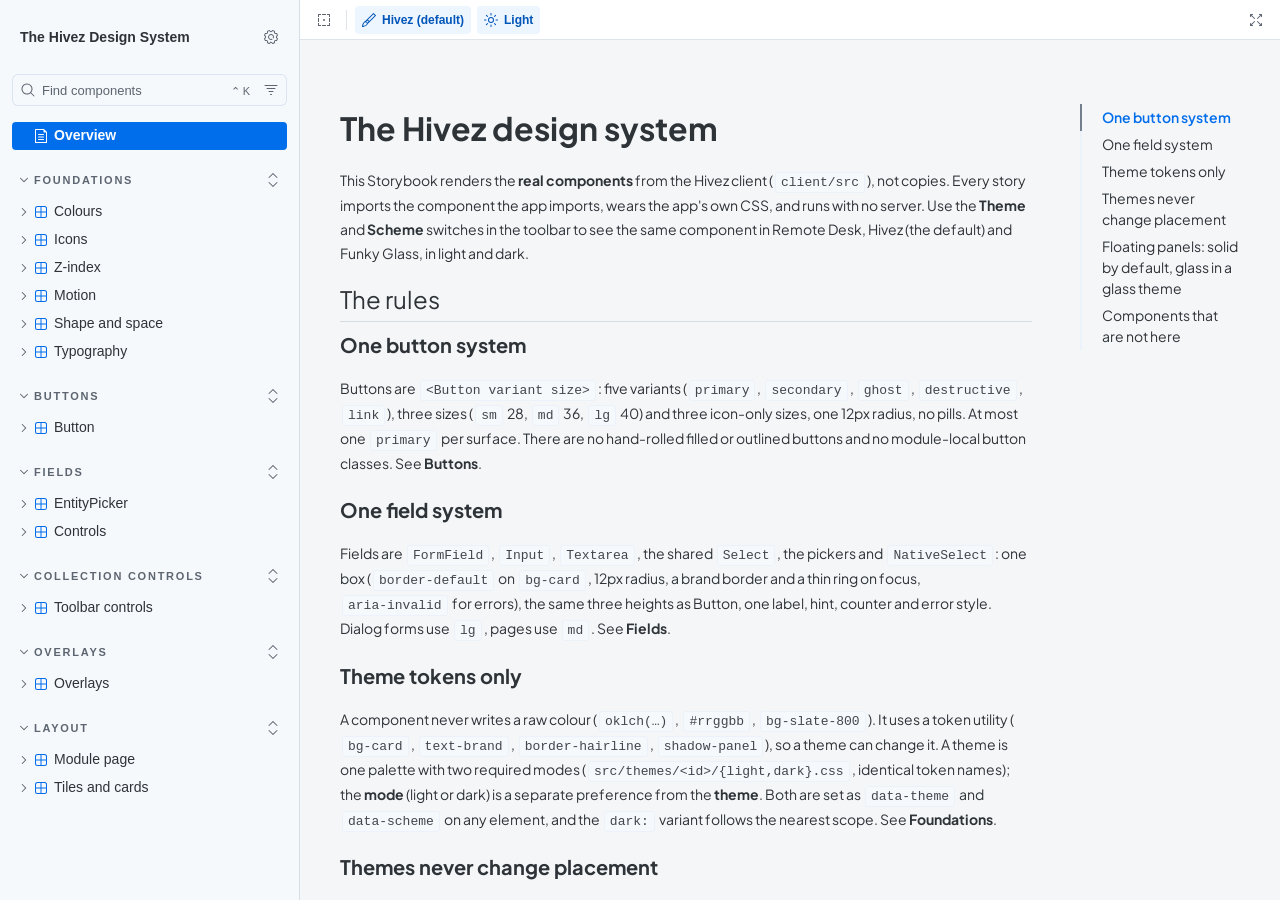
==== index.html @ bbdda679 "Publish design system Storybook" ====
<!DOCTYPE html>
<html lang="en">
  <head>
    <meta charset="utf-8" />

    <title>storybook - Storybook</title>
    <meta name="viewport" content="width=device-width, initial-scale=1" />

    
    <link rel="icon" type="image/svg+xml" href="./favicon.svg" />
    
    <style>
      @font-face {
        font-family: 'Nunito Sans';
        font-style: normal;
        font-weight: 400;
        font-display: swap;
        src: url('./sb-common-assets/nunito-sans-regular.woff2') format('woff2');
      }

      @font-face {
        font-family: 'Nunito Sans';
        font-style: italic;
        font-weight: 400;
        font-display: swap;
        src: url('./sb-common-assets/nunito-sans-italic.woff2') format('woff2');
      }

      @font-face {
        font-family: 'Nunito Sans';
        font-style: normal;
        font-weight: 700;
        font-display: swap;
        src: url('./sb-common-assets/nunito-sans-bold.woff2') format('woff2');
      }

      @font-face {
        font-family: 'Nunito Sans';
        font-style: italic;
        font-weight: 700;
        font-display: swap;
        src: url('./sb-common-assets/nunito-sans-bold-italic.woff2') format('woff2');
      }
    </style>

    <link href="./sb-manager/runtime.js" rel="modulepreload" />

    
    <link href="./sb-addons/storybook-core-server-presets-0/common-manager-bundle.js" rel="modulepreload" />
    
    <link href="./sb-addons/docs-1/manager-bundle.js" rel="modulepreload" />
    
    <link href="./sb-addons/pseudo-states-2/manager-bundle.js" rel="modulepreload" />
    
    <link href="./sb-addons/storybook-3/manager-bundle.js" rel="modulepreload" />
       

    <style>
      #storybook-root[hidden] {
        display: none !important;
      }
    </style>

    
  </head>
  <body>
    <div id="root"></div>

    
    <script>
      
        
          window['FEATURES'] = {
  "actions": true,
  "argTypeTargetsV7": true,
  "babelRemoveBugfixes": false,
  "backgrounds": true,
  "changeDetection": true,
  "componentsManifest": false,
  "controls": true,
  "disallowImplicitActionsInRenderV8": true,
  "highlight": true,
  "interactions": true,
  "legacyDecoratorFileOrder": false,
  "measure": true,
  "outline": true,
  "menuOnboardingChecklist": true,
  "sidebarOnboardingChecklist": true,
  "viewport": true
};
        
      
        
          window['REFS'] = {};
        
      
        
          window['LOGLEVEL'] = "info";
        
      
        
          window['DOCS_OPTIONS'] = {
  "defaultName": "Docs"
};
        
      
        
          window['CONFIG_TYPE'] = "PRODUCTION";
        
      
        
          window['DOCGEN_STORY_PREPARED'] = false;
        
      
        
      
        
      
        
          window['TAGS_OPTIONS'] = {};
        
      
        
          window['STORYBOOK_BUILDER'] = "vite";
        
      
        
          window['STORYBOOK_FRAMEWORK'] = "react-vite";
        
      
        
          window['STORYBOOK_RENDERER'] = "react";
        
      
        
      
    </script>
    

    <script type="module">
      import './sb-manager/globals-runtime.js';

      
        import './sb-addons/storybook-core-server-presets-0/common-manager-bundle.js';
      
        import './sb-addons/docs-1/manager-bundle.js';
      
        import './sb-addons/pseudo-states-2/manager-bundle.js';
      
        import './sb-addons/storybook-3/manager-bundle.js';
      

      import './sb-manager/runtime.js';
    </script>
  </body>
</html>
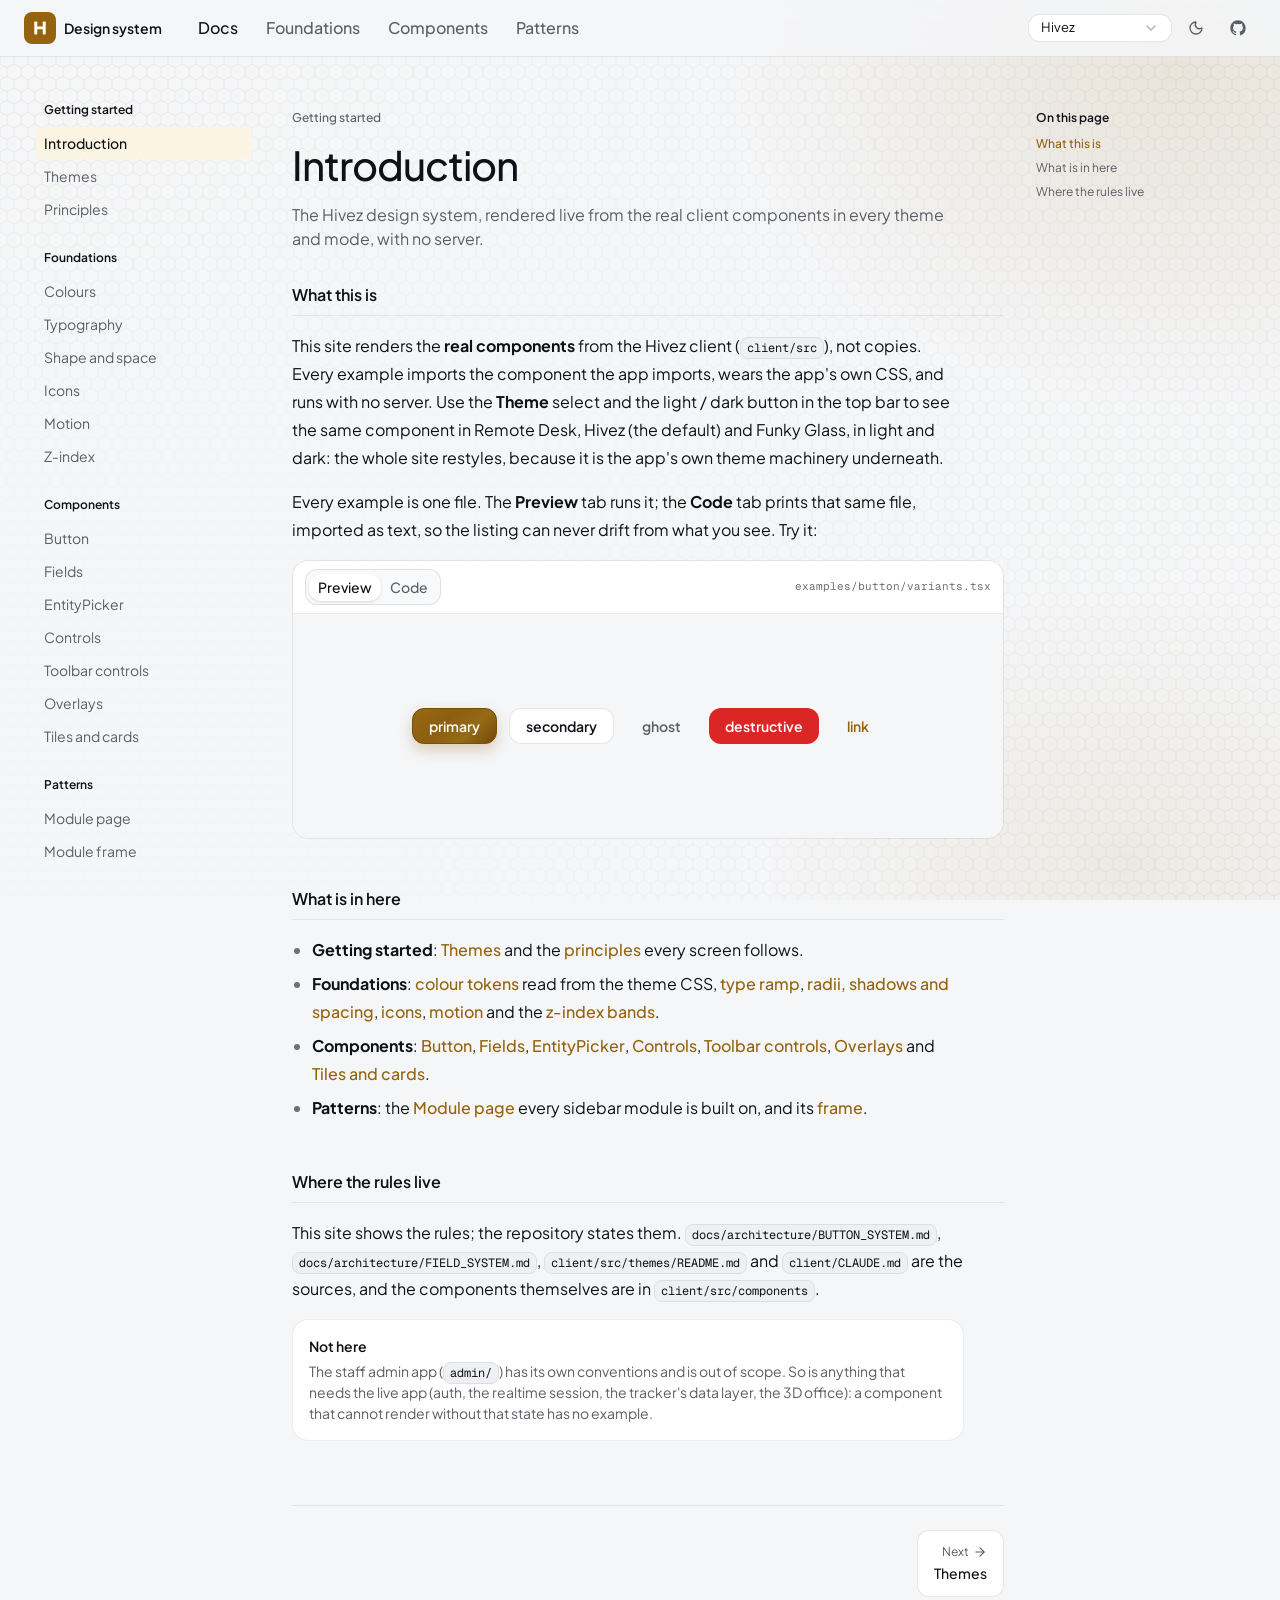
==== commit edb86e90: "Publish design-system docs site (replaces Storybook)" ====
--- a/index.html
+++ b/index.html
@@ -1,156 +1,30 @@
-<!DOCTYPE html>
+<!doctype html>
 <html lang="en">
   <head>
-    <meta charset="utf-8" />
-
-    <title>storybook - Storybook</title>
-    <meta name="viewport" content="width=device-width, initial-scale=1" />
-
-    
-    <link rel="icon" type="image/svg+xml" href="./favicon.svg" />
-    
-    <style>
-      @font-face {
-        font-family: 'Nunito Sans';
-        font-style: normal;
-        font-weight: 400;
-        font-display: swap;
-        src: url('./sb-common-assets/nunito-sans-regular.woff2') format('woff2');
-      }
-
-      @font-face {
-        font-family: 'Nunito Sans';
-        font-style: italic;
-        font-weight: 400;
-        font-display: swap;
-        src: url('./sb-common-assets/nunito-sans-italic.woff2') format('woff2');
-      }
-
-      @font-face {
-        font-family: 'Nunito Sans';
-        font-style: normal;
-        font-weight: 700;
-        font-display: swap;
-        src: url('./sb-common-assets/nunito-sans-bold.woff2') format('woff2');
-      }
-
-      @font-face {
-        font-family: 'Nunito Sans';
-        font-style: italic;
-        font-weight: 700;
-        font-display: swap;
-        src: url('./sb-common-assets/nunito-sans-bold-italic.woff2') format('woff2');
-      }
-    </style>
-
-    <link href="./sb-manager/runtime.js" rel="modulepreload" />
-
-    
-    <link href="./sb-addons/storybook-core-server-presets-0/common-manager-bundle.js" rel="modulepreload" />
-    
-    <link href="./sb-addons/docs-1/manager-bundle.js" rel="modulepreload" />
-    
-    <link href="./sb-addons/pseudo-states-2/manager-bundle.js" rel="modulepreload" />
-    
-    <link href="./sb-addons/storybook-3/manager-bundle.js" rel="modulepreload" />
-       
-
-    <style>
-      #storybook-root[hidden] {
-        display: none !important;
-      }
-    </style>
-
-    
+    <meta charset="UTF-8" />
+    <meta name="viewport" content="width=device-width, initial-scale=1.0" />
+    <title>The Hivez Design System</title>
+    <meta name="description" content="The Hivez design system: foundations, components and patterns, rendered live from the client's real components in every theme and mode." />
+    <!-- The interim Hivez "H" tile (client/public/favicon.svg), inlined so the site has no asset outside this folder. -->
+    <link
+      rel="icon"
+      type="image/svg+xml"
+      href="data:image/svg+xml,%3Csvg xmlns='http://www.w3.org/2000/svg' width='44' height='44' viewBox='0 0 44 44'%3E%3Crect width='44' height='44' rx='9.68' fill='%23F6B900'/%3E%3Cg fill='%231F1A0E'%3E%3Crect x='11.5' y='10' width='5.5' height='24' rx='1.25'/%3E%3Crect x='27' y='10' width='5.5' height='24' rx='1.25'/%3E%3Crect x='16' y='19.25' width='12' height='5'/%3E%3C/g%3E%3C/svg%3E"
+    />
+    <script type="module" crossorigin src="./assets/index-BnXkxsGC.js"></script>
+    <link rel="modulepreload" crossorigin href="./assets/chunk-QTnfLwEv.js">
+    <link rel="modulepreload" crossorigin href="./assets/react-sKtkuLrH.js">
+    <link rel="modulepreload" crossorigin href="./assets/dist-BgF7tE4B.js">
+    <link rel="modulepreload" crossorigin href="./assets/react-dom-DZWV4RQK.js">
+    <link rel="modulepreload" crossorigin href="./assets/jsx-runtime-DsKLSDJq.js">
+    <link rel="modulepreload" crossorigin href="./assets/dist-D03TnIeH.js">
+    <link rel="modulepreload" crossorigin href="./assets/dist-BNXVx934.js">
+    <link rel="modulepreload" crossorigin href="./assets/layers-C6cgBL1W.js">
+    <link rel="modulepreload" crossorigin href="./assets/utils-DnmOggk1.js">
+    <link rel="modulepreload" crossorigin href="./assets/createLucideIcon-CvHj5PR-.js">
+    <link rel="stylesheet" crossorigin href="./assets/index-BU4DMhTj.css">
   </head>
   <body>
     <div id="root"></div>
-
-    
-    <script>
-      
-        
-          window['FEATURES'] = {
-  "actions": true,
-  "argTypeTargetsV7": true,
-  "babelRemoveBugfixes": false,
-  "backgrounds": true,
-  "changeDetection": true,
-  "componentsManifest": false,
-  "controls": true,
-  "disallowImplicitActionsInRenderV8": true,
-  "highlight": true,
-  "interactions": true,
-  "legacyDecoratorFileOrder": false,
-  "measure": true,
-  "outline": true,
-  "menuOnboardingChecklist": true,
-  "sidebarOnboardingChecklist": true,
-  "viewport": true
-};
-        
-      
-        
-          window['REFS'] = {};
-        
-      
-        
-          window['LOGLEVEL'] = "info";
-        
-      
-        
-          window['DOCS_OPTIONS'] = {
-  "defaultName": "Docs"
-};
-        
-      
-        
-          window['CONFIG_TYPE'] = "PRODUCTION";
-        
-      
-        
-          window['DOCGEN_STORY_PREPARED'] = false;
-        
-      
-        
-      
-        
-      
-        
-          window['TAGS_OPTIONS'] = {};
-        
-      
-        
-          window['STORYBOOK_BUILDER'] = "vite";
-        
-      
-        
-          window['STORYBOOK_FRAMEWORK'] = "react-vite";
-        
-      
-        
-          window['STORYBOOK_RENDERER'] = "react";
-        
-      
-        
-      
-    </script>
-    
-
-    <script type="module">
-      import './sb-manager/globals-runtime.js';
-
-      
-        import './sb-addons/storybook-core-server-presets-0/common-manager-bundle.js';
-      
-        import './sb-addons/docs-1/manager-bundle.js';
-      
-        import './sb-addons/pseudo-states-2/manager-bundle.js';
-      
-        import './sb-addons/storybook-3/manager-bundle.js';
-      
-
-      import './sb-manager/runtime.js';
-    </script>
   </body>
 </html>
--- a/assets/index-BU4DMhTj.css
+++ b/assets/index-BU4DMhTj.css
@@ -0,0 +1 @@
+@font-face{font-family:Inter Variable;font-style:normal;font-display:swap;font-weight:100 900;src:url(./inter-cyrillic-ext-wght-normal-BOeWTOD4.woff2)format("woff2-variations");unicode-range:U+460-52F,U+1C80-1C8A,U+20B4,U+2DE0-2DFF,U+A640-A69F,U+FE2E-FE2F}@font-face{font-family:Inter Variable;font-style:normal;font-display:swap;font-weight:100 900;src:url(./inter-cyrillic-wght-normal-DqGufNeO.woff2)format("woff2-variations");unicode-range:U+301,U+400-45F,U+490-491,U+4B0-4B1,U+2116}@font-face{font-family:Inter Variable;font-style:normal;font-display:swap;font-weight:100 900;src:url(./inter-greek-ext-wght-normal-DlzME5K_.woff2)format("woff2-variations");unicode-range:U+1F??}@font-face{font-family:Inter Variable;font-style:normal;font-display:swap;font-weight:100 900;src:url(./inter-greek-wght-normal-CkhJZR-_.woff2)format("woff2-variations");unicode-range:U+370-377,U+37A-37F,U+384-38A,U+38C,U+38E-3A1,U+3A3-3FF}@font-face{font-family:Inter Variable;font-style:normal;font-display:swap;font-weight:100 900;src:url(./inter-vietnamese-wght-normal-CBcvBZtf.woff2)format("woff2-variations");unicode-range:U+102-103,U+110-111,U+128-129,U+168-169,U+1A0-1A1,U+1AF-1B0,U+300-301,U+303-304,U+308-309,U+323,U+329,U+1EA0-1EF9,U+20AB}@font-face{font-family:Inter Variable;font-style:normal;font-display:swap;font-weight:100 900;src:url(./inter-latin-ext-wght-normal-DO1Apj_S.woff2)format("woff2-variations");unicode-range:U+100-2BA,U+2BD-2C5,U+2C7-2CC,U+2CE-2D7,U+2DD-2FF,U+304,U+308,U+329,U+1D00-1DBF,U+1E00-1E9F,U+1EF2-1EFF,U+2020,U+20A0-20AB,U+20AD-20C0,U+2113,U+2C60-2C7F,U+A720-A7FF}@font-face{font-family:Inter Variable;font-style:normal;font-display:swap;font-weight:100 900;src:url(./inter-latin-wght-normal-Dx4kXJAl.woff2)format("woff2-variations");unicode-range:U+??,U+131,U+152-153,U+2BB-2BC,U+2C6,U+2DA,U+2DC,U+304,U+308,U+329,U+2000-206F,U+20AC,U+2122,U+2191,U+2193,U+2212,U+2215,U+FEFF,U+FFFD}@font-face{font-family:Plus Jakarta Sans Variable;font-style:normal;font-display:swap;font-weight:200 800;src:url([data-uri])format("woff2-variations");unicode-range:U+460-52F,U+1C80-1C8A,U+20B4,U+2DE0-2DFF,U+A640-A69F,U+FE2E-FE2F}@font-face{font-family:Plus Jakarta Sans Variable;font-style:normal;font-display:swap;font-weight:200 800;src:url(./plus-jakarta-sans-vietnamese-wght-normal-qRpaaN48.woff2)format("woff2-variations");unicode-range:U+102-103,U+110-111,U+128-129,U+168-169,U+1A0-1A1,U+1AF-1B0,U+300-301,U+303-304,U+308-309,U+323,U+329,U+1EA0-1EF9,U+20AB}@font-face{font-family:Plus Jakarta Sans Variable;font-style:normal;font-display:swap;font-weight:200 800;src:url(./plus-jakarta-sans-latin-ext-wght-normal-DmpS2jIq.woff2)format("woff2-variations");unicode-range:U+100-2BA,U+2BD-2C5,U+2C7-2CC,U+2CE-2D7,U+2DD-2FF,U+304,U+308,U+329,U+1D00-1DBF,U+1E00-1E9F,U+1EF2-1EFF,U+2020,U+20A0-20AB,U+20AD-20C0,U+2113,U+2C60-2C7F,U+A720-A7FF}@font-face{font-family:Plus Jakarta Sans Variable;font-style:normal;font-display:swap;font-weight:200 800;src:url(./plus-jakarta-sans-latin-wght-normal-eXO_dkmS.woff2)format("woff2-variations");unicode-range:U+??,U+131,U+152-153,U+2BB-2BC,U+2C6,U+2DA,U+2DC,U+304,U+308,U+329,U+2000-206F,U+20AC,U+2122,U+2191,U+2193,U+2212,U+2215,U+FEFF,U+FFFD}@font-face{font-family:Geist Mono Variable;font-style:normal;font-display:swap;font-weight:100 900;src:url(./geist-mono-cyrillic-ext-wght-normal-I4S5GZfc.woff2)format("woff2-variations");unicode-range:U+460-52F,U+1C80-1C8A,U+20B4,U+2DE0-2DFF,U+A640-A69F,U+FE2E-FE2F}@font-face{font-family:Geist Mono Variable;font-style:normal;font-display:swap;font-weight:100 900;src:url(./geist-mono-cyrillic-wght-normal-BmXc_FBt.woff2)format("woff2-variations");unicode-range:U+301,U+400-45F,U+490-491,U+4B0-4B1,U+2116}@font-face{font-family:Geist Mono Variable;font-style:normal;font-display:swap;font-weight:100 900;src:url(./geist-mono-symbols2-wght-normal-GZpp1pK2.woff2)format("woff2-variations");unicode-range:U+2000-2001,U+2004-2008,U+200A,U+23B8-23BD,U+2500-259F}@font-face{font-family:Geist Mono Variable;font-style:normal;font-display:swap;font-weight:100 900;src:url(./geist-mono-vietnamese-wght-normal-D8KDMBhC.woff2)format("woff2-variations");unicode-range:U+102-103,U+110-111,U+128-129,U+168-169,U+1A0-1A1,U+1AF-1B0,U+300-301,U+303-304,U+308-309,U+323,U+329,U+1EA0-1EF9,U+20AB}@font-face{font-family:Geist Mono Variable;font-style:normal;font-display:swap;font-weight:100 900;src:url(./geist-mono-latin-ext-wght-normal-DrnZ1wKl.woff2)format("woff2-variations");unicode-range:U+100-2BA,U+2BD-2C5,U+2C7-2CC,U+2CE-2D7,U+2DD-2FF,U+304,U+308,U+329,U+1D00-1DBF,U+1E00-1E9F,U+1EF2-1EFF,U+2020,U+20A0-20AB,U+20AD-20C0,U+2113,U+2C60-2C7F,U+A720-A7FF}@font-face{font-family:Geist Mono Variable;font-style:normal;font-display:swap;font-weight:100 900;src:url(./geist-mono-latin-wght-normal-B_7UjwxQ.woff2)format("woff2-variations");unicode-range:U+??,U+131,U+152-153,U+2BB-2BC,U+2C6,U+2DA,U+2DC,U+304,U+308,U+329,U+2000-206F,U+20AC,U+2122,U+2191,U+2193,U+2212,U+2215,U+FEFF,U+FFFD}@layer properties{@supports (((-webkit-hyphens:none)) and (not (margin-trim:inline))) or ((-moz-orient:inline) and (not (color:rgb(from red r g b)))){*,:before,:after,::backdrop{--tw-border-spacing-x:0;--tw-border-spacing-y:0;--tw-translate-x:0;--tw-translate-y:0;--tw-translate-z:0;--tw-scale-x:1;--tw-scale-y:1;--tw-scale-z:1;--tw-rotate-x:initial;--tw-rotate-y:initial;--tw-rotate-z:initial;--tw-skew-x:initial;--tw-skew-y:initial;--tw-pan-x:initial;--tw-pan-y:initial;--tw-pinch-zoom:initial;--tw-scroll-snap-strictness:proximity;--tw-space-y-reverse:0;--tw-space-x-reverse:0;--tw-divide-x-reverse:0;--tw-border-style:solid;--tw-divide-y-reverse:0;--tw-gradient-position:initial;--tw-gradient-from:#0000;--tw-gradient-via:#0000;--tw-gradient-to:#0000;--tw-gradient-stops:initial;--tw-gradient-via-stops:initial;--tw-gradient-from-position:0%;--tw-gradient-via-position:50%;--tw-gradient-to-position:100%;--tw-leading:initial;--tw-font-weight:initial;--tw-tracking:initial;--tw-ordinal:initial;--tw-slashed-zero:initial;--tw-numeric-figure:initial;--tw-numeric-spacing:initial;--tw-numeric-fraction:initial;--tw-blur:initial;--tw-brightness:initial;--tw-contrast:initial;--tw-grayscale:initial;--tw-hue-rotate:initial;--tw-invert:initial;--tw-opacity:initial;--tw-saturate:initial;--tw-sepia:initial;--tw-drop-shadow:initial;--tw-drop-shadow-color:initial;--tw-drop-shadow-alpha:100%;--tw-drop-shadow-size:initial;--tw-shadow:0 0 #0000;--tw-shadow-color:initial;--tw-shadow-alpha:100%;--tw-inset-shadow:0 0 #0000;--tw-inset-shadow-color:initial;--tw-inset-shadow-alpha:100%;--tw-ring-color:initial;--tw-ring-shadow:0 0 #0000;--tw-inset-ring-color:initial;--tw-inset-ring-shadow:0 0 #0000;--tw-ring-inset:initial;--tw-ring-offset-width:0px;--tw-ring-offset-color:#fff;--tw-ring-offset-shadow:0 0 #0000;--tw-outline-style:solid;--tw-backdrop-blur:initial;--tw-backdrop-brightness:initial;--tw-backdrop-contrast:initial;--tw-backdrop-grayscale:initial;--tw-backdrop-hue-rotate:initial;--tw-backdrop-invert:initial;--tw-backdrop-opacity:initial;--tw-backdrop-saturate:initial;--tw-backdrop-sepia:initial;--tw-duration:initial;--tw-ease:initial;--tw-content:"";--tw-animation-delay:0s;--tw-animation-direction:normal;--tw-animation-duration:initial;--tw-animation-fill-mode:none;--tw-animation-iteration-count:1;--tw-enter-blur:0;--tw-enter-opacity:1;--tw-enter-rotate:0;--tw-enter-scale:1;--tw-enter-translate-x:0;--tw-enter-translate-y:0;--tw-exit-blur:0;--tw-exit-opacity:1;--tw-exit-rotate:0;--tw-exit-scale:1;--tw-exit-translate-x:0;--tw-exit-translate-y:0;--meeting-sweep-angle:0deg}}}@layer theme{:root,:host{--font-sans:var(--font-theme);--font-mono:"Geist Mono Variable", ui-monospace, "SF Mono", "Cascadia Code", monospace;--color-red-200:oklch(88.5% .062 18.334);--color-red-300:oklch(80.8% .114 19.571);--color-red-400:oklch(70.4% .191 22.216);--color-red-500:oklch(63.7% .237 25.331);--color-red-600:oklch(57.7% .245 27.325);--color-orange-500:oklch(70.5% .213 47.604);--color-orange-600:oklch(64.6% .222 41.116);--color-amber-100:oklch(96.2% .059 95.617);--color-amber-200:oklch(92.4% .12 95.746);--color-amber-300:oklch(87.9% .169 91.605);--color-amber-400:oklch(82.8% .189 84.429);--color-amber-500:oklch(76.9% .188 70.08);--color-amber-600:oklch(66.6% .179 58.318);--color-amber-800:oklch(47.3% .137 46.201);--color-emerald-100:oklch(95% .052 163.051);--color-emerald-200:oklch(90.5% .093 164.15);--color-emerald-300:oklch(84.5% .143 164.978);--color-emerald-400:oklch(76.5% .177 163.223);--color-emerald-500:oklch(69.6% .17 162.48);--color-emerald-600:oklch(59.6% .145 163.225);--color-emerald-700:oklch(50.8% .118 165.612);--color-teal-500:oklch(70.4% .14 182.503);--color-cyan-300:oklch(86.5% .127 207.078);--color-cyan-400:oklch(78.9% .154 211.53);--color-sky-300:oklch(82.8% .111 230.318);--color-sky-400:oklch(74.6% .16 232.661);--color-sky-500:oklch(68.5% .169 237.323);--color-sky-600:oklch(58.8% .158 241.966);--color-blue-50:oklch(97% .014 254.604);--color-blue-100:oklch(93.2% .032 255.585);--color-blue-400:oklch(70.7% .165 254.624);--color-blue-700:oklch(48.8% .243 264.376);--color-indigo-50:oklch(96.2% .018 272.314);--color-indigo-100:oklch(93% .034 272.788);--color-indigo-400:oklch(67.3% .182 276.935);--color-indigo-500:oklch(58.5% .233 277.117);--color-indigo-600:oklch(51.1% .262 276.966);--color-indigo-700:oklch(45.7% .24 277.023);--color-violet-400:oklch(70.2% .183 293.541);--color-violet-500:oklch(60.6% .25 292.717);--color-violet-600:oklch(54.1% .281 293.009);--color-fuchsia-500:oklch(66.7% .295 322.15);--color-pink-400:oklch(71.8% .202 349.761);--color-pink-500:oklch(65.6% .241 354.308);--color-rose-50:oklch(96.9% .015 12.422);--color-rose-300:oklch(81% .117 11.638);--color-rose-400:oklch(71.2% .194 13.428);--color-rose-500:oklch(64.5% .246 16.439);--color-rose-600:oklch(58.6% .253 17.585);--color-rose-700:oklch(51.4% .222 16.935);--color-slate-50:oklch(98.4% .003 247.858);--color-slate-100:oklch(96.8% .007 247.896);--color-slate-200:oklch(92.9% .013 255.508);--color-slate-300:oklch(86.9% .022 252.894);--color-slate-400:oklch(70.4% .04 256.788);--color-slate-500:oklch(55.4% .046 257.417);--color-slate-600:oklch(44.6% .043 257.281);--color-slate-700:oklch(37.2% .044 257.287);--color-slate-800:oklch(27.9% .041 260.031);--color-slate-900:oklch(20.8% .042 265.755);--color-slate-950:oklch(12.9% .042 264.695);--color-zinc-400:oklch(70.5% .015 286.067);--color-zinc-500:oklch(55.2% .016 285.938);--color-neutral-100:oklch(97% 0 0);--color-neutral-300:oklch(87% 0 0);--color-neutral-400:oklch(70.8% 0 0);--color-neutral-500:oklch(55.6% 0 0);--color-neutral-900:oklch(20.5% 0 0);--color-stone-200:oklch(92.3% .003 48.717);--color-black:#000;--color-white:#fff;--spacing:.25rem;--container-xs:20rem;--container-sm:24rem;--container-md:28rem;--container-lg:32rem;--container-xl:36rem;--container-2xl:42rem;--container-3xl:48rem;--container-4xl:56rem;--container-5xl:64rem;--container-6xl:72rem;--container-7xl:80rem;--text-xs:.75rem;--text-xs--line-height:calc(1 / .75);--text-sm:.875rem;--text-sm--line-height:calc(1.25 / .875);--text-base:1rem;--text-base--line-height:calc(1.5 / 1);--text-lg:1.125rem;--text-lg--line-height:calc(1.75 / 1.125);--text-xl:1.25rem;--text-xl--line-height:calc(1.75 / 1.25);--text-2xl:1.5rem;--text-2xl--line-height:calc(2 / 1.5);--text-3xl:1.875rem;--text-3xl--line-height:calc(2.25 / 1.875);--text-4xl:2.25rem;--text-4xl--line-height:calc(2.5 / 2.25);--text-5xl:3rem;--text-5xl--line-height:1;--text-7xl:4.5rem;--text-7xl--line-height:1;--text-8xl:6rem;--text-8xl--line-height:1;--font-weight-normal:400;--font-weight-medium:500;--font-weight-semibold:600;--font-weight-bold:700;--font-weight-extrabold:800;--tracking-tight:-.025em;--tracking-normal:0em;--tracking-wide:.025em;--tracking-wider:.05em;--tracking-widest:.1em;--leading-tight:1.25;--leading-snug:1.375;--leading-normal:1.5;--leading-relaxed:1.625;--radius-xs:.125rem;--radius-2xl:1rem;--radius-3xl:1.5rem;--drop-shadow-xs:0 1px 1px #0000000d;--drop-shadow-sm:0 1px 2px #00000026;--drop-shadow-md:0 3px 3px #0000001f;--drop-shadow-lg:0 4px 4px #00000026;--drop-shadow-2xl:0 25px 25px #00000026;--ease-in:cubic-bezier(.4, 0, 1, 1);--ease-out:cubic-bezier(0, 0, .2, 1);--ease-in-out:cubic-bezier(.4, 0, .2, 1);--animate-spin:spin 1s linear infinite;--animate-ping:ping 1s cubic-bezier(0, 0, .2, 1) infinite;--animate-pulse:pulse 2s cubic-bezier(.4, 0, .6, 1) infinite;--animate-bounce:bounce 1s infinite;--blur-xs:4px;--blur-sm:8px;--blur-lg:16px;--blur-3xl:64px;--aspect-video:16 / 9;--default-transition-duration:.15s;--default-transition-timing-function:cubic-bezier(.4, 0, .2, 1);--default-font-family:var(--font-theme);--default-mono-font-family:"Geist Mono Variable", ui-monospace, "SF Mono", "Cascadia Code", monospace;--radius-nested:6px;--radius-chip:8px;--radius-control:12px;--radius-card:16px;--radius-panel:24px;--radius-panel-lg:32px;--color-card:var(--card);--color-brand:var(--brand);--color-brand-ghost:var(--brand-ghost);--color-strong:var(--border-strong);--color-warning:var(--warning);--color-warning-deep:var(--warning-deep);--ease-standard:var(--motion-ease-standard);--text-eyebrow:10px;--text-eyebrow--line-height:1.3;--text-eyebrow--letter-spacing:.06em;--text-eyebrow--font-weight:600;--text-meta:11px;--text-meta--line-height:1.4;--text-caption:12px;--text-caption--line-height:1.5;--text-body:14px;--text-body--line-height:1.5;--text-body-lg:16px;--text-body-lg--line-height:1.5;--text-h2:20px;--text-h2--line-height:1.5;--text-h2--letter-spacing:-.2px;--text-h2--font-weight:600;--text-h1:24px;--text-h1--line-height:28px;--text-h1--letter-spacing:-1px;--text-h1--font-weight:600;--text-display-2:40px;--text-display-2--line-height:1.3;--text-display-2--letter-spacing:-1px;--text-display-2--font-weight:500;--z-index-base:0;--z-index-canvas-overlay:10;--z-index-canvas-cursors:1000000;--z-index-panel:20;--z-index-game-hud:20;--z-index-dock:30;--z-index-game-overlay:30;--z-index-rail:40;--z-index-scrim:40;--z-index-map:45;--z-index-people-list:46;--z-index-side-dock:48;--z-index-overlay:50;--z-index-floating-panel-scrim:51;--z-index-floating-panel:52;--z-index-editor-popup:70;--z-index-call-window:80;--z-index-chrome:80;--z-index-file-preview-scrim:84;--z-index-file-preview:85;--z-index-call-banner:90;--z-index-announcement:97;--z-index-meeting-pill:100;--z-index-reaction-picker:100;--z-index-reaction-dialog-scrim:101;--z-index-reaction-dialog:102;--z-index-theater:110;--z-index-voice-reply:111;--z-index-drawer-scrim:114;--z-index-drawer:115;--z-index-drawer-popover:118;--z-index-bee-scrim:188;--z-index-bee:189;--z-index-ambient:195;--z-index-toast:200;--z-index-request:210;--z-index-interrupt-scrim:220;--z-index-interrupt:221;--z-index-tooltip:230;--z-index-drag:999}}@layer base{*,:after,:before,::backdrop{box-sizing:border-box;border:0 solid;margin:0;padding:0}::file-selector-button{box-sizing:border-box;border:0 solid;margin:0;padding:0}html,:host{-webkit-text-size-adjust:100%;tab-size:4;line-height:1.5;font-family:var(--default-font-family,ui-sans-serif, system-ui, sans-serif, "Apple Color Emoji", "Segoe UI Emoji", "Segoe UI Symbol", "Noto Color Emoji");font-feature-settings:var(--default-font-feature-settings,normal);font-variation-settings:var(--default-font-variation-settings,normal);-webkit-tap-highlight-color:transparent}hr{height:0;color:inherit;border-top-width:1px}abbr:where([title]){-webkit-text-decoration:underline dotted;text-decoration:underline dotted}h1,h2,h3,h4,h5,h6{font-size:inherit;font-weight:inherit}a{color:inherit;-webkit-text-decoration:inherit;-webkit-text-decoration:inherit;-webkit-text-decoration:inherit;-webkit-text-decoration:inherit;text-decoration:inherit}b,strong{font-weight:bolder}code,kbd,samp,pre{font-family:var(--default-mono-font-family,ui-monospace, SFMono-Regular, Menlo, Monaco, Consolas, "Liberation Mono", "Courier New", monospace);font-feature-settings:var(--default-mono-font-feature-settings,normal);font-variation-settings:var(--default-mono-font-variation-settings,normal);font-size:1em}small{font-size:80%}sub,sup{vertical-align:baseline;font-size:75%;line-height:0;position:relative}sub{bottom:-.25em}sup{top:-.5em}table{text-indent:0;border-color:inherit;border-collapse:collapse}:-moz-focusring{outline:auto}progress{vertical-align:baseline}summary{display:list-item}ol,ul,menu{list-style:none}img,svg,video,canvas,audio,iframe,embed,object{vertical-align:middle;display:block}img,video{max-width:100%;height:auto}button,input,select,optgroup,textarea{font:inherit;font-feature-settings:inherit;font-variation-settings:inherit;letter-spacing:inherit;color:inherit;opacity:1;background-color:#0000;border-radius:0}::file-selector-button{font:inherit;font-feature-settings:inherit;font-variation-settings:inherit;letter-spacing:inherit;color:inherit;opacity:1;background-color:#0000;border-radius:0}:where(select:is([multiple],[size])) optgroup{font-weight:bolder}:where(select:is([multiple],[size])) optgroup option{padding-inline-start:20px}::file-selector-button{margin-inline-end:4px}::placeholder{opacity:1}@supports (not ((-webkit-appearance:-apple-pay-button))) or (contain-intrinsic-size:1px){::placeholder{color:currentColor}@supports (color:color-mix(in lab, red, red)){::placeholder{color:color-mix(in oklab, currentcolor 50%, transparent)}}}textarea{resize:vertical}::-webkit-search-decoration{-webkit-appearance:none}::-webkit-date-and-time-value{min-height:1lh;text-align:inherit}::-webkit-datetime-edit{display:inline-flex}::-webkit-datetime-edit-fields-wrapper{padding:0}::-webkit-datetime-edit{padding-block:0}::-webkit-datetime-edit-year-field{padding-block:0}::-webkit-datetime-edit-month-field{padding-block:0}::-webkit-datetime-edit-day-field{padding-block:0}::-webkit-datetime-edit-hour-field{padding-block:0}::-webkit-datetime-edit-minute-field{padding-block:0}::-webkit-datetime-edit-second-field{padding-block:0}::-webkit-datetime-edit-millisecond-field{padding-block:0}::-webkit-datetime-edit-meridiem-field{padding-block:0}::-webkit-calendar-picker-indicator{line-height:1}:-moz-ui-invalid{box-shadow:none}button,input:where([type=button],[type=reset],[type=submit]){appearance:button}::file-selector-button{appearance:button}::-webkit-inner-spin-button{height:auto}::-webkit-outer-spin-button{height:auto}[hidden]:where(:not([hidden=until-found])){display:none!important}button:not(:disabled),[role=button]:not(:disabled){cursor:pointer}*{border-color:var(--border);outline-color:var(--ring)}@supports (color:color-mix(in lab, red, red)){*{outline-color:color-mix(in oklab, var(--ring) 50%, transparent)}}body{background-color:var(--background);color:var(--foreground);font-family:var(--font-sans);-webkit-font-smoothing:antialiased;-moz-osx-font-smoothing:grayscale;font-synthesis-weight:none;text-rendering:optimizelegibility}[data-theme]{font-family:var(--font-sans)}html,#root{overflow-x:clip}code,kbd,pre,.font-mono{font-feature-settings:"ss01", "zero"}}@layer components{.theme-backdrop{pointer-events:none;position:fixed;inset:0}.theme-backdrop>*{position:absolute;inset:0}.theme-backdrop__base{background-image:var(--theme-bg-image);background-position:50%;background-repeat:no-repeat;background-size:cover}.theme-backdrop__pattern{background-image:var(--theme-bg-pattern);-webkit-mask-image:var(--theme-bg-pattern-mask);-webkit-mask-image:var(--theme-bg-pattern-mask);-webkit-mask-image:var(--theme-bg-pattern-mask);mask-image:var(--theme-bg-pattern-mask);-webkit-mask-size:100% 100%;mask-size:100% 100%;-webkit-mask-repeat:no-repeat;mask-repeat:no-repeat;-webkit-mask-image:var(--theme-bg-pattern-mask);background-position:0 0;background-repeat:repeat;background-size:auto;-webkit-mask-size:100% 100%;-webkit-mask-repeat:no-repeat}.theme-backdrop__glow{background-image:var(--theme-bg-glow-2), var(--theme-bg-glow-1);background-repeat:no-repeat}.theme-backdrop__scrim{background:var(--theme-bg-scrim)}.theme-backdrop__hex,.theme-backdrop__sweep,.theme-backdrop__vignette{display:none}.theme-backdrop__hex{background-color:var(--theme-bg-hex-line);-webkit-mask-image:var(--hex-line-tile);-webkit-mask-image:var(--hex-line-tile);-webkit-mask-image:var(--hex-line-tile);mask-image:var(--hex-line-tile);-webkit-mask-size:var(--hex-tile-w) var(--hex-tile-h);-webkit-mask-size:var(--hex-tile-w) var(--hex-tile-h);-webkit-mask-size:var(--hex-tile-w) var(--hex-tile-h);mask-size:var(--hex-tile-w) var(--hex-tile-h);-webkit-mask-position:0 0;mask-position:0 0;-webkit-mask-repeat:repeat;mask-repeat:repeat;-webkit-mask-image:var(--hex-line-tile);-webkit-mask-size:var(--hex-tile-w) var(--hex-tile-h);-webkit-mask-position:0 0;-webkit-mask-repeat:repeat}.theme-backdrop__sweep{-webkit-mask-image:var(--hex-glow-tile);-webkit-mask-image:var(--hex-glow-tile);-webkit-mask-image:var(--hex-glow-tile);mask-image:var(--hex-glow-tile);-webkit-mask-size:var(--hex-tile-w) var(--hex-tile-h);-webkit-mask-size:var(--hex-tile-w) var(--hex-tile-h);-webkit-mask-size:var(--hex-tile-w) var(--hex-tile-h);mask-size:var(--hex-tile-w) var(--hex-tile-h);-webkit-mask-position:0 0;mask-position:0 0;-webkit-mask-repeat:repeat;mask-repeat:repeat;-webkit-mask-image:var(--hex-glow-tile);-webkit-mask-size:var(--hex-tile-w) var(--hex-tile-h);overflow:hidden;-webkit-mask-position:0 0;-webkit-mask-repeat:repeat}.theme-backdrop__band{width:var(--band-length,0px);height:var(--band-thickness,0px);background:linear-gradient(to bottom, transparent 0%, var(--theme-bg-hex-glow) 25%, var(--theme-bg-hex-glow) 50%, var(--theme-bg-hex-glow) 75%, transparent 100%);margin:auto;position:absolute;inset:0;transform:translateY(-200vmax)}@supports (color:color-mix(in lab, red, red)){.theme-backdrop__band{background:linear-gradient(to bottom, transparent 0%, color-mix(in oklch, var(--theme-bg-hex-glow) 35%, transparent) 25%, var(--theme-bg-hex-glow) 50%, color-mix(in oklch, var(--theme-bg-hex-glow) 35%, transparent) 75%, transparent 100%)}}.theme-backdrop__vignette{background:var(--theme-bg-vignette)}@container not style(--theme-bg-hex-glow:transparent){.theme-backdrop__hex,.theme-backdrop__sweep,.theme-backdrop__vignette{display:block}}:is(.theme-backdrop__hex,.theme-backdrop__sweep,.theme-backdrop__vignette):is(:root[data-no-style-queries][data-theme=funkyglass] *,:root[data-no-style-queries] [data-theme=funkyglass] *):not(:root [data-theme]:not([data-theme=funkyglass]) *){display:block}@media (forced-colors:active){.theme-backdrop__hex,.theme-backdrop__sweep,.theme-backdrop__vignette{visibility:hidden}}.sweep-edge,.sweep-face{pointer-events:none;opacity:0;display:none;position:absolute}.sweep-edge{border-radius:inherit;box-shadow:inset 0 0 0 1.5px var(--theme-bg-hex-glow), inset 0 0 12px var(--theme-bg-hex-glow), 0 0 14px 1px var(--theme-bg-hex-glow);inset:-1px}@supports (color:color-mix(in lab, red, red)){.sweep-edge{box-shadow:inset 0 0 0 1.5px var(--theme-bg-hex-glow), inset 0 0 12px color-mix(in oklch, var(--theme-bg-hex-glow) 45%, transparent), 0 0 14px 1px color-mix(in oklch, var(--theme-bg-hex-glow) 50%, transparent)}}.sweep-face{background:var(--theme-bg-hex-glow);-webkit-mask-image:var(--avatar-glow-mask), var(--avatar-frame-mask);-webkit-mask-image:var(--avatar-glow-mask), var(--avatar-frame-mask);-webkit-mask-image:var(--avatar-glow-mask), var(--avatar-frame-mask);mask-image:var(--avatar-glow-mask), var(--avatar-frame-mask);inset:-25%;-webkit-mask-position:50%;mask-position:50%;-webkit-mask-size:100% 100%,calc(66.6667% + 12px) calc(66.6667% + 12px);mask-size:100% 100%,calc(66.6667% + 12px) calc(66.6667% + 12px);-webkit-mask-repeat:no-repeat;mask-repeat:no-repeat}@media (prefers-reduced-motion:no-preference) and (forced-colors:none){@container not style(--theme-bg-hex-glow:transparent){.sweep-edge:where([data-theme-backdrop]~*,[data-theme-backdrop]~* *):where(:root:not([data-reduced-motion=true]) *){display:block}@container not style(--avatar-shape:none){.sweep-face:where([data-theme-backdrop]~*,[data-theme-backdrop]~* *):where(:root:not([data-reduced-motion=true]) *){display:block}}}:is(.sweep-edge,.sweep-face):is(:root[data-no-style-queries][data-theme=funkyglass] *,:root[data-no-style-queries] [data-theme=funkyglass] *):not(:root [data-theme]:not([data-theme=funkyglass]) *):where([data-theme-backdrop]~*,[data-theme-backdrop]~* *):where(:root:not([data-reduced-motion=true]) *){display:block}}.avatar-shape{border-radius:var(--avatar-radius)}.avatar-shape-control{border-radius:var(--radius-control)}.avatar-fill{border-radius:inherit;-webkit-mask-image:var(--avatar-mask);-webkit-mask-image:var(--avatar-mask);-webkit-mask-image:var(--avatar-mask);mask-image:var(--avatar-mask);-webkit-mask-size:100% 100%;mask-size:100% 100%;-webkit-mask-repeat:no-repeat;mask-repeat:no-repeat}.avatar-frame{border-radius:var(--avatar-radius);--avatar-frame-ring-resolved:var(--avatar-frame-ring,var(--tw-ring-color,transparent))}.avatar-mask{border-radius:var(--avatar-radius)}.avatar-stack-gap{box-shadow:0 0 0 max(0px, calc(2px - var(--avatar-ring-width))) var(--card)}@container not style(--avatar-shape:none){.avatar-frame{position:relative}}}@layer utilities{.\@container\/board{container:board/inline-size}.\@container\/boards{container:boards/inline-size}.\@container\/body{container:body/inline-size}.\@container\/card{container:card/inline-size}.\@container\/card-header{container:card-header/inline-size}.\@container\/details{container:details/inline-size}.\@container\/home{container:home/inline-size}.\@container\/list{container:list/inline-size}.\@container\/ov{container:ov/inline-size}.\@container\/pdocs{container:pdocs/inline-size}.\@container\/project{container:project/inline-size}.\@container\/projects{container:projects/inline-size}.\@container\/rpt{container:rpt/inline-size}.\@container\/spaces{container:spaces/inline-size}.\@container\/tile{container:tile/inline-size}.\@container,.\[container-type\:inline-size\]{container-type:inline-size}.meeting-sweep{position:relative}.meeting-sweep:before{content:"";background:conic-gradient(from var(--meeting-sweep-angle), transparent 0deg, transparent 270deg, var(--brand) 300deg, var(--brand) 320deg, var(--meeting-sweep-core) 340deg, var(--brand) 355deg, transparent 360deg);border-radius:calc(1.5rem + 1.5px);padding:2.5px;position:absolute;inset:-2.5px}@supports (color:color-mix(in lab, red, red)){.meeting-sweep:before{background:conic-gradient(from var(--meeting-sweep-angle), transparent 0deg, transparent 270deg, color-mix(in oklch, var(--brand) 35%, transparent) 300deg, var(--brand) 320deg, var(--meeting-sweep-core) 340deg, var(--brand) 355deg, transparent 360deg)}}.meeting-sweep:before{-webkit-mask-composite:xor;pointer-events:none;-webkit-mask-composite:xor;-webkit-mask-source-type:auto,auto;-webkit-mask-composite:xor;-webkit-mask-source-type:auto,auto;animation:3.5s linear infinite meeting-sweep;-webkit-mask-image:linear-gradient(#fff 0 0),linear-gradient(#fff 0 0);mask-image:linear-gradient(#fff 0 0),linear-gradient(#fff 0 0);-webkit-mask-position:0 0,0 0;mask-position:0 0,0 0;-webkit-mask-size:auto,auto;mask-size:auto,auto;-webkit-mask-repeat:repeat,repeat;mask-repeat:repeat,repeat;-webkit-mask-clip:content-box,border-box;mask-clip:content-box,border-box;-webkit-mask-origin:content-box,border-box;mask-origin:content-box,border-box;-webkit-mask-composite:xor;mask-composite:exclude;-webkit-mask-source-type:auto,auto;mask-mode:match-source,match-source}.epic-border{position:relative}.epic-border:after{content:"";border-radius:inherit;background:linear-gradient(135deg, var(--epic-1), var(--epic-2) 45%, var(--epic-3) 80%, var(--epic-4));-webkit-mask-composite:xor;pointer-events:none;-webkit-mask-composite:xor;-webkit-mask-source-type:auto,auto;-webkit-mask-composite:xor;-webkit-mask-source-type:auto,auto;padding:2px;position:absolute;inset:0;-webkit-mask-image:linear-gradient(#fff 0 0),linear-gradient(#fff 0 0);mask-image:linear-gradient(#fff 0 0),linear-gradient(#fff 0 0);-webkit-mask-position:0 0,0 0;mask-position:0 0,0 0;-webkit-mask-size:auto,auto;mask-size:auto,auto;-webkit-mask-repeat:repeat,repeat;mask-repeat:repeat,repeat;-webkit-mask-clip:content-box,border-box;mask-clip:content-box,border-box;-webkit-mask-origin:content-box,border-box;mask-origin:content-box,border-box;-webkit-mask-composite:xor;mask-composite:exclude;-webkit-mask-source-type:auto,auto;mask-mode:match-source,match-source}.pointer-events-auto{pointer-events:auto}.pointer-events-none{pointer-events:none}.collapse{visibility:collapse}.invisible{visibility:hidden}.visible{visibility:visible}.sr-only{clip-path:inset(50%);white-space:nowrap;border-width:0;width:1px;height:1px;margin:-1px;padding:0;position:absolute;overflow:hidden}.\!sticky{position:sticky!important}.absolute{position:absolute}.fixed{position:fixed}.relative{position:relative}.static{position:static}.sticky{position:sticky}.-inset-2{inset:calc(var(--spacing) * -2)}.-inset-3{inset:calc(var(--spacing) * -3)}.inset-0{inset:calc(var(--spacing) * 0)}.inset-0\.5{inset:calc(var(--spacing) * .5)}.inset-1{inset:calc(var(--spacing) * 1)}.inset-1\.5{inset:calc(var(--spacing) * 1.5)}.inset-2{inset:calc(var(--spacing) * 2)}.inset-\[2\.5px\]{inset:2.5px}.inset-\[7px\]{inset:7px}.inset-px{inset:1px}.inset-x-0{inset-inline:calc(var(--spacing) * 0)}.inset-x-1\.5{inset-inline:calc(var(--spacing) * 1.5)}.inset-x-2{inset-inline:calc(var(--spacing) * 2)}.inset-x-3{inset-inline:calc(var(--spacing) * 3)}.-inset-y-1{inset-block:calc(var(--spacing) * -1)}.inset-y-0{inset-block:calc(var(--spacing) * 0)}.inset-y-0\.5{inset-block:calc(var(--spacing) * .5)}.inset-y-0\.75{inset-block:calc(var(--spacing) * .75)}.inset-y-1{inset-block:calc(var(--spacing) * 1)}.inset-y-1\.5{inset-block:calc(var(--spacing) * 1.5)}.inset-y-3{inset-block:calc(var(--spacing) * 3)}.inset-s-1\/2{inset-inline-start:50%}.page-plate-underlay{top:calc(var(--app-bar-h) + var(--app-impersonation-h,0px) + var(--app-announcement-h,0px) + var(--page-inset));right:var(--page-inset);bottom:var(--page-inset);left:var(--page-inset);border:1px solid var(--page-plate-edge);border-radius:var(--page-plate-radius)}@media not all and (width>=48rem){.page-plate-underlay{top:calc(var(--app-bar-h) + var(--app-impersonation-h,0px) + var(--app-announcement-h,0px));border-width:0;border-radius:0;bottom:0;left:0;right:0}}@container not style(--page-plate:transparent){.page-plate-underlay[class]:where([data-theme-backdrop]~*,[data-theme-backdrop]~* *){background-color:var(--page-plate);background-image:var(--glass-sheen);-webkit-backdrop-filter:var(--glass-filter-thick);backdrop-filter:var(--glass-filter-thick);box-shadow:inset 0 1px 0 var(--glass-highlight), inset 0 0 0 1px var(--glass-rim), var(--elevation-panel)}@media not all and (width>=48rem){.page-plate-underlay[class]:where([data-theme-backdrop]~*,[data-theme-backdrop]~* *){box-shadow:inset 0 1px 0 var(--glass-highlight)}}@media (prefers-reduced-transparency:reduce),(prefers-contrast:more),(forced-colors:active){.page-plate-underlay[class]:where([data-theme-backdrop]~*,[data-theme-backdrop]~* *){-webkit-backdrop-filter:none;backdrop-filter:none;background-image:none;background-color:var(--page-plate-solid)}@media (forced-colors:active){.page-plate-underlay[class]:where([data-theme-backdrop]~*,[data-theme-backdrop]~* *){background-color:canvas;border-color:canvastext}}}}.page-plate-underlay[class]:where(:is(:root[data-no-style-queries][data-theme=funkyglass] *,:root[data-no-style-queries] [data-theme=funkyglass] *):not(:root [data-theme]:not([data-theme=funkyglass]) *)):where([data-theme-backdrop]~*,[data-theme-backdrop]~* *){background-color:var(--page-plate);background-image:var(--glass-sheen);-webkit-backdrop-filter:var(--glass-filter-thick);backdrop-filter:var(--glass-filter-thick);box-shadow:inset 0 1px 0 var(--glass-highlight), inset 0 0 0 1px var(--glass-rim), var(--elevation-panel)}@media not all and (width>=48rem){.page-plate-underlay[class]:where(:is(:root[data-no-style-queries][data-theme=funkyglass] *,:root[data-no-style-queries] [data-theme=funkyglass] *):not(:root [data-theme]:not([data-theme=funkyglass]) *)):where([data-theme-backdrop]~*,[data-theme-backdrop]~* *){box-shadow:inset 0 1px 0 var(--glass-highlight)}}@media (prefers-reduced-transparency:reduce),(prefers-contrast:more),(forced-colors:active){.page-plate-underlay[class]:where(:is(:root[data-no-style-queries][data-theme=funkyglass] *,:root[data-no-style-queries] [data-theme=funkyglass] *):not(:root [data-theme]:not([data-theme=funkyglass]) *)):where([data-theme-backdrop]~*,[data-theme-backdrop]~* *){-webkit-backdrop-filter:none;backdrop-filter:none;background-image:none;background-color:var(--page-plate-solid)}@media (forced-colors:active){.page-plate-underlay[class]:where(:is(:root[data-no-style-queries][data-theme=funkyglass] *,:root[data-no-style-queries] [data-theme=funkyglass] *):not(:root [data-theme]:not([data-theme=funkyglass]) *)):where([data-theme-backdrop]~*,[data-theme-backdrop]~* *){background-color:canvas;border-color:canvastext}}}.-top-0\.5{top:calc(var(--spacing) * -.5)}.-top-1{top:calc(var(--spacing) * -1)}.-top-1\.5{top:calc(var(--spacing) * -1.5)}.-top-2{top:calc(var(--spacing) * -2)}.-top-5{top:calc(var(--spacing) * -5)}.-top-6{top:calc(var(--spacing) * -6)}.-top-7{top:calc(var(--spacing) * -7)}.-top-8{top:calc(var(--spacing) * -8)}.-top-40{top:calc(var(--spacing) * -40)}.-top-\[22px\]{top:-22px}.-top-px{top:-1px}.top-\(--app-bar-h\){top:var(--app-bar-h)}.top-\(--app-top-inset\){top:var(--app-top-inset)}.top-\(--app-top-inset\,0px\){top:var(--app-top-inset,0px)}.top-0{top:calc(var(--spacing) * 0)}.top-0\.5{top:calc(var(--spacing) * .5)}.top-1{top:calc(var(--spacing) * 1)}.top-1\.5{top:calc(var(--spacing) * 1.5)}.top-1\.25{top:calc(var(--spacing) * 1.25)}.top-1\/2{top:50%}.top-1\/3{top:33.3333%}.top-1\/4{top:25%}.top-2{top:calc(var(--spacing) * 2)}.top-2\.5{top:calc(var(--spacing) * 2.5)}.top-2\.75{top:calc(var(--spacing) * 2.75)}.top-3{top:calc(var(--spacing) * 3)}.top-3\.5{top:calc(var(--spacing) * 3.5)}.top-4{top:calc(var(--spacing) * 4)}.top-5{top:calc(var(--spacing) * 5)}.top-6{top:calc(var(--spacing) * 6)}.top-7{top:calc(var(--spacing) * 7)}.top-8{top:calc(var(--spacing) * 8)}.top-9{top:calc(var(--spacing) * 9)}.top-10{top:calc(var(--spacing) * 10)}.top-11{top:calc(var(--spacing) * 11)}.top-11\.5{top:calc(var(--spacing) * 11.5)}.top-12{top:calc(var(--spacing) * 12)}.top-12\.5{top:calc(var(--spacing) * 12.5)}.top-13{top:calc(var(--spacing) * 13)}.top-14{top:calc(var(--spacing) * 14)}.top-15{top:calc(var(--spacing) * 15)}.top-16{top:calc(var(--spacing) * 16)}.top-16\.5{top:calc(var(--spacing) * 16.5)}.top-17\.5{top:calc(var(--spacing) * 17.5)}.top-18{top:calc(var(--spacing) * 18)}.top-19{top:calc(var(--spacing) * 19)}.top-20{top:calc(var(--spacing) * 20)}.top-21{top:calc(var(--spacing) * 21)}.top-21\.5{top:calc(var(--spacing) * 21.5)}.top-22{top:calc(var(--spacing) * 22)}.top-22\.5{top:calc(var(--spacing) * 22.5)}.top-23{top:calc(var(--spacing) * 23)}.top-23\.5{top:calc(var(--spacing) * 23.5)}.top-24{top:calc(var(--spacing) * 24)}.top-25{top:calc(var(--spacing) * 25)}.top-25\.5{top:calc(var(--spacing) * 25.5)}.top-26{top:calc(var(--spacing) * 26)}.top-27{top:calc(var(--spacing) * 27)}.top-30{top:calc(var(--spacing) * 30)}.top-32{top:calc(var(--spacing) * 32)}.top-\[14vh\]{top:14vh}.top-\[calc\(\(var\(--app-bar-h\)-2\.75rem\)\/2\)\]{top:calc((var(--app-bar-h) - 2.75rem) / 2)}.top-\[calc\(var\(--app-bar-h\)\/2\)\]{top:calc(var(--app-bar-h) / 2)}.top-\[calc\(var\(--app-chrome-top\,var\(--app-top-inset\,0px\)\)\+\(100dvh-var\(--app-chrome-top\,var\(--app-top-inset\,0px\)\)-var\(--app-bottom-inset\,0px\)\)\/2\)\]{top:calc(var(--app-chrome-top,var(--app-top-inset,0px)) + (100dvh - var(--app-chrome-top,var(--app-top-inset,0px)) - var(--app-bottom-inset,0px)) / 2)}.top-\[calc\(var\(--app-top-inset\)\+0\.75rem\)\]{top:calc(var(--app-top-inset) + .75rem)}.top-\[calc\(var\(--app-top-inset\)\+3\.75rem\)\]{top:calc(var(--app-top-inset) + 3.75rem)}.top-\[calc\(var\(--app-top-inset\)\+4\.25rem\)\]{top:calc(var(--app-top-inset) + 4.25rem)}.top-\[calc\(var\(--app-top-inset\)\+7\.75rem\)\]{top:calc(var(--app-top-inset) + 7.75rem)}.top-\[calc\(var\(--app-top-inset\)\+8px\)\]{top:calc(var(--app-top-inset) + 8px)}.top-\[calc\(var\(--app-top-inset\)\+8px\+3\.25rem\)\]{top:calc(var(--app-top-inset) + 8px + 3.25rem)}.top-\[calc\(var\(--app-top-inset\,0px\)\+0\.5rem\)\]{top:calc(var(--app-top-inset,0px) + .5rem)}.top-\[calc\(var\(--app-top-inset\,0px\)\+0\.75rem\)\]{top:calc(var(--app-top-inset,0px) + .75rem)}.top-\[calc\(var\(--app-top-inset\,0px\)\+3\.25rem\)\]{top:calc(var(--app-top-inset,0px) + 3.25rem)}.top-\[calc\(…\)\]{top:calc(…)}.top-\[max\(0px\,calc\(var\(--app-top-inset\,0px\)-var\(--app-announcement-h\,0px\)\)\)\]{top:max(0px, calc(var(--app-top-inset,0px) - var(--app-announcement-h,0px)))}.top-\[var\(--app-top-inset\,0px\)\]{top:var(--app-top-inset,0px)}.top-auto{top:auto}.top-full{top:100%}.-right-0\.5{right:calc(var(--spacing) * -.5)}.-right-1{right:calc(var(--spacing) * -1)}.-right-1\.5{right:calc(var(--spacing) * -1.5)}.-right-2{right:calc(var(--spacing) * -2)}.-right-3{right:calc(var(--spacing) * -3)}.-right-10{right:calc(var(--spacing) * -10)}.-right-40{right:calc(var(--spacing) * -40)}.-right-px{right:-1px}.right-\(--right-dock-inset\,0px\){right:var(--right-dock-inset,0px)}.right-\(--right-dock-scrim-inset\,0px\){right:var(--right-dock-scrim-inset,0px)}.right-0{right:calc(var(--spacing) * 0)}.right-0\.5{right:calc(var(--spacing) * .5)}.right-0\.75{right:calc(var(--spacing) * .75)}.right-1{right:calc(var(--spacing) * 1)}.right-1\.5{right:calc(var(--spacing) * 1.5)}.right-2{right:calc(var(--spacing) * 2)}.right-2\.5{right:calc(var(--spacing) * 2.5)}.right-3{right:calc(var(--spacing) * 3)}.right-3\.5{right:calc(var(--spacing) * 3.5)}.right-4{right:calc(var(--spacing) * 4)}.right-4\.5{right:calc(var(--spacing) * 4.5)}.right-6{right:calc(var(--spacing) * 6)}.right-8{right:calc(var(--spacing) * 8)}.right-9{right:calc(var(--spacing) * 9)}.right-10{right:calc(var(--spacing) * 10)}.right-56{right:calc(var(--spacing) * 56)}.right-78{right:calc(var(--spacing) * 78)}.right-\[4\.25rem\]{right:4.25rem}.right-\[calc\(var\(--right-dock-inset\,0px\)\+0\.5rem\)\]{right:calc(var(--right-dock-inset,0px) + .5rem)}.right-\[calc\(var\(--right-dock-inset\,0px\)\+0\.375rem\)\]{right:calc(var(--right-dock-inset,0px) + .375rem)}.right-\[calc\(var\(--right-dock-inset\,0px\)\+1rem\)\]{right:calc(var(--right-dock-inset,0px) + 1rem)}.right-auto{right:auto}.-bottom-0\.5{bottom:calc(var(--spacing) * -.5)}.-bottom-1{bottom:calc(var(--spacing) * -1)}.-bottom-1\.5{bottom:calc(var(--spacing) * -1.5)}.-bottom-1\.25{bottom:calc(var(--spacing) * -1.25)}.-bottom-2{bottom:calc(var(--spacing) * -2)}.-bottom-3{bottom:calc(var(--spacing) * -3)}.-bottom-6{bottom:calc(var(--spacing) * -6)}.-bottom-px{bottom:-1px}.bottom-\(--app-bottom-inset\){bottom:var(--app-bottom-inset)}.bottom-0{bottom:calc(var(--spacing) * 0)}.bottom-0\.5{bottom:calc(var(--spacing) * .5)}.bottom-1{bottom:calc(var(--spacing) * 1)}.bottom-1\.5{bottom:calc(var(--spacing) * 1.5)}.bottom-2{bottom:calc(var(--spacing) * 2)}.bottom-2\.5{bottom:calc(var(--spacing) * 2.5)}.bottom-2\.75{bottom:calc(var(--spacing) * 2.75)}.bottom-3{bottom:calc(var(--spacing) * 3)}.bottom-3\.5{bottom:calc(var(--spacing) * 3.5)}.bottom-4{bottom:calc(var(--spacing) * 4)}.bottom-5{bottom:calc(var(--spacing) * 5)}.bottom-5\.5{bottom:calc(var(--spacing) * 5.5)}.bottom-6{bottom:calc(var(--spacing) * 6)}.bottom-6\.5{bottom:calc(var(--spacing) * 6.5)}.bottom-7{bottom:calc(var(--spacing) * 7)}.bottom-8{bottom:calc(var(--spacing) * 8)}.bottom-9{bottom:calc(var(--spacing) * 9)}.bottom-10{bottom:calc(var(--spacing) * 10)}.bottom-11{bottom:calc(var(--spacing) * 11)}.bottom-13{bottom:calc(var(--spacing) * 13)}.bottom-14{bottom:calc(var(--spacing) * 14)}.bottom-16{bottom:calc(var(--spacing) * 16)}.bottom-24{bottom:calc(var(--spacing) * 24)}.bottom-26{bottom:calc(var(--spacing) * 26)}.bottom-36{bottom:calc(var(--spacing) * 36)}.bottom-\[calc\(var\(--app-bottom-inset\)\+0\.5rem\)\]{bottom:calc(var(--app-bottom-inset) + .5rem)}.bottom-\[calc\(var\(--app-bottom-inset\)\+0\.375rem\)\]{bottom:calc(var(--app-bottom-inset) + .375rem)}.bottom-\[calc\(var\(--app-bottom-inset\)\+1rem\)\]{bottom:calc(var(--app-bottom-inset) + 1rem)}.bottom-\[calc\(var\(--app-bottom-inset\,0px\)\+1rem\)\]{bottom:calc(var(--app-bottom-inset,0px) + 1rem)}.bottom-\[var\(--app-bottom-inset\,0px\)\]{bottom:var(--app-bottom-inset,0px)}.bottom-auto{bottom:auto}.bottom-full{bottom:100%}.-left-0\.5{left:calc(var(--spacing) * -.5)}.-left-1{left:calc(var(--spacing) * -1)}.-left-1\.5{left:calc(var(--spacing) * -1.5)}.-left-2{left:calc(var(--spacing) * -2)}.-left-5{left:calc(var(--spacing) * -5)}.-left-6{left:calc(var(--spacing) * -6)}.-left-8{left:calc(var(--spacing) * -8)}.-left-16{left:calc(var(--spacing) * -16)}.-left-\[22px\]{left:-22px}.-left-\[10000px\]{left:-10000px}.left-\(--app-left-inset\,0px\){left:var(--app-left-inset,0px)}.left-\(--content-center\,50vw\){left:var(--content-center,50vw)}.left-\(--content-left\,0px\){left:var(--content-left,0px)}.left-0{left:calc(var(--spacing) * 0)}.left-0\.5{left:calc(var(--spacing) * .5)}.left-0\.75{left:calc(var(--spacing) * .75)}.left-1{left:calc(var(--spacing) * 1)}.left-1\.5{left:calc(var(--spacing) * 1.5)}.left-1\/2{left:50%}.left-1\/4{left:25%}.left-2{left:calc(var(--spacing) * 2)}.left-2\.5{left:calc(var(--spacing) * 2.5)}.left-3{left:calc(var(--spacing) * 3)}.left-3\.5{left:calc(var(--spacing) * 3.5)}.left-4{left:calc(var(--spacing) * 4)}.left-5{left:calc(var(--spacing) * 5)}.left-6{left:calc(var(--spacing) * 6)}.left-7{left:calc(var(--spacing) * 7)}.left-8{left:calc(var(--spacing) * 8)}.left-9\.5{left:calc(var(--spacing) * 9.5)}.left-10\.5{left:calc(var(--spacing) * 10.5)}.left-12{left:calc(var(--spacing) * 12)}.left-12\.5{left:calc(var(--spacing) * 12.5)}.left-13\.5{left:calc(var(--spacing) * 13.5)}.left-14{left:calc(var(--spacing) * 14)}.left-16{left:calc(var(--spacing) * 16)}.left-42{left:calc(var(--spacing) * 42)}.left-48{left:calc(var(--spacing) * 48)}.left-auto{left:auto}.isolate{isolation:isolate}.-z-10{z-index:calc(10 * -1)}.z-0{z-index:0}.z-10{z-index:10}.z-20{z-index:20}.z-50{z-index:50}.z-9999,.z-\[9999\]{z-index:9999}.z-\[…\]{z-index:…}.z-ambient{z-index:var(--z-index-ambient)}.z-announcement{z-index:var(--z-index-announcement)}.z-auto{z-index:auto}.z-base{z-index:var(--z-index-base)}.z-bee{z-index:var(--z-index-bee)}.z-bee-scrim{z-index:var(--z-index-bee-scrim)}.z-call-banner{z-index:var(--z-index-call-banner)}.z-call-window{z-index:var(--z-index-call-window)}.z-canvas-cursors{z-index:var(--z-index-canvas-cursors)}.z-canvas-overlay{z-index:var(--z-index-canvas-overlay)}.z-chrome{z-index:var(--z-index-chrome)}.z-dock{z-index:var(--z-index-dock)}.z-drag{z-index:var(--z-index-drag)}.z-drawer{z-index:var(--z-index-drawer)}.z-drawer-popover{z-index:var(--z-index-drawer-popover)}.z-drawer-scrim{z-index:var(--z-index-drawer-scrim)}.z-editor-popup{z-index:var(--z-index-editor-popup)}.z-file-preview{z-index:var(--z-index-file-preview)}.z-file-preview-scrim{z-index:var(--z-index-file-preview-scrim)}.z-floating-panel{z-index:var(--z-index-floating-panel)}.z-floating-panel-scrim{z-index:var(--z-index-floating-panel-scrim)}.z-game-hud{z-index:var(--z-index-game-hud)}.z-game-overlay{z-index:var(--z-index-game-overlay)}.z-interrupt{z-index:var(--z-index-interrupt)}.z-interrupt-scrim{z-index:var(--z-index-interrupt-scrim)}.z-map{z-index:var(--z-index-map)}.z-meeting-pill{z-index:var(--z-index-meeting-pill)}.z-overlay{z-index:var(--z-index-overlay)}.z-panel{z-index:var(--z-index-panel)}.z-people-list{z-index:var(--z-index-people-list)}.z-rail{z-index:var(--z-index-rail)}.z-reaction-dialog{z-index:var(--z-index-reaction-dialog)}.z-reaction-dialog-scrim{z-index:var(--z-index-reaction-dialog-scrim)}.z-reaction-picker{z-index:var(--z-index-reaction-picker)}.z-request{z-index:var(--z-index-request)}.z-scrim{z-index:var(--z-index-scrim)}.z-side-dock{z-index:var(--z-index-side-dock)}.z-theater{z-index:var(--z-index-theater)}.z-toast{z-index:var(--z-index-toast)}.z-tooltip{z-index:var(--z-index-tooltip)}.z-voice-reply{z-index:var(--z-index-voice-reply)}.order-0{order:0}.order-1{order:1}.order-2{order:2}.order-3{order:3}.order-4{order:4}.order-5{order:5}.order-6{order:6}.order-7{order:7}.order-\[var\(--o\)\]{order:var(--o)}.order-first{order:-9999}.col-span-2{grid-column:span 2/span 2}.col-span-8{grid-column:span 8/span 8}.col-span-10{grid-column:span 10/span 10}.col-span-full{grid-column:1/-1}.col-start-1{grid-column-start:1}.col-start-2{grid-column-start:2}.col-start-3{grid-column-start:3}.col-end-3{grid-column-end:3}.row-1{grid-row:1}.row-span-2{grid-row:span 2/span 2}.row-span-3{grid-row:span 3/span 3}.row-start-1{grid-row-start:1}.row-start-2{grid-row-start:2}.float-left{float:left}.float-right{float:right}.clear-both{clear:both}.container{width:100%}@media (width>=40rem){.container{max-width:40rem}}@media (width>=48rem){.container{max-width:48rem}}@media (width>=64rem){.container{max-width:64rem}}@media (width>=80rem){.container{max-width:80rem}}@media (width>=96rem){.container{max-width:96rem}}.page-inset{margin:var(--page-inset)}@media not all and (width>=48rem){.page-inset{margin:0}}.-m-0\.5{margin:calc(var(--spacing) * -.5)}.-m-1{margin:calc(var(--spacing) * -1)}.m-0{margin:calc(var(--spacing) * 0)}.m-0\.5{margin:calc(var(--spacing) * .5)}.m-1{margin:calc(var(--spacing) * 1)}.m-3{margin:calc(var(--spacing) * 3)}.m-4{margin:calc(var(--spacing) * 4)}.m-5{margin:calc(var(--spacing) * 5)}.m-auto{margin:auto}.-mx-1{margin-inline:calc(var(--spacing) * -1)}.-mx-1\.5{margin-inline:calc(var(--spacing) * -1.5)}.-mx-2{margin-inline:calc(var(--spacing) * -2)}.-mx-3{margin-inline:calc(var(--spacing) * -3)}.-mx-4{margin-inline:calc(var(--spacing) * -4)}.-mx-6{margin-inline:calc(var(--spacing) * -6)}.mx-0{margin-inline:calc(var(--spacing) * 0)}.mx-0\.5{margin-inline:calc(var(--spacing) * .5)}.mx-1{margin-inline:calc(var(--spacing) * 1)}.mx-1\.5{margin-inline:calc(var(--spacing) * 1.5)}.mx-2{margin-inline:calc(var(--spacing) * 2)}.mx-2\.5{margin-inline:calc(var(--spacing) * 2.5)}.mx-3{margin-inline:calc(var(--spacing) * 3)}.mx-4{margin-inline:calc(var(--spacing) * 4)}.mx-5{margin-inline:calc(var(--spacing) * 5)}.mx-auto{margin-inline:auto}.mx-px{margin-inline:1px}.-my-0\.5{margin-block:calc(var(--spacing) * -.5)}.-my-1{margin-block:calc(var(--spacing) * -1)}.-my-1\.5{margin-block:calc(var(--spacing) * -1.5)}.-my-3{margin-block:calc(var(--spacing) * -3)}.my-0\.5{margin-block:calc(var(--spacing) * .5)}.my-1{margin-block:calc(var(--spacing) * 1)}.my-1\.5{margin-block:calc(var(--spacing) * 1.5)}.my-2{margin-block:calc(var(--spacing) * 2)}.my-3{margin-block:calc(var(--spacing) * 3)}.my-6{margin-block:calc(var(--spacing) * 6)}.my-auto{margin-block:auto}.-mt-0\.5{margin-top:calc(var(--spacing) * -.5)}.-mt-1{margin-top:calc(var(--spacing) * -1)}.-mt-1\.5{margin-top:calc(var(--spacing) * -1.5)}.-mt-1\.75{margin-top:calc(var(--spacing) * -1.75)}.-mt-2{margin-top:calc(var(--spacing) * -2)}.-mt-2\.5{margin-top:calc(var(--spacing) * -2.5)}.-mt-3{margin-top:calc(var(--spacing) * -3)}.-mt-4{margin-top:calc(var(--spacing) * -4)}.-mt-6{margin-top:calc(var(--spacing) * -6)}.mt-0\.5{margin-top:calc(var(--spacing) * .5)}.mt-0\.75{margin-top:calc(var(--spacing) * .75)}.mt-1{margin-top:calc(var(--spacing) * 1)}.mt-1\.5{margin-top:calc(var(--spacing) * 1.5)}.mt-1\.25{margin-top:calc(var(--spacing) * 1.25)}.mt-2{margin-top:calc(var(--spacing) * 2)}.mt-2\.5{margin-top:calc(var(--spacing) * 2.5)}.mt-3{margin-top:calc(var(--spacing) * 3)}.mt-4{margin-top:calc(var(--spacing) * 4)}.mt-5{margin-top:calc(var(--spacing) * 5)}.mt-6{margin-top:calc(var(--spacing) * 6)}.mt-8{margin-top:calc(var(--spacing) * 8)}.mt-9{margin-top:calc(var(--spacing) * 9)}.mt-16{margin-top:calc(var(--spacing) * 16)}.mt-auto{margin-top:auto}.mt-px{margin-top:1px}.-mr-0\.5{margin-right:calc(var(--spacing) * -.5)}.-mr-1{margin-right:calc(var(--spacing) * -1)}.-mr-1\.5{margin-right:calc(var(--spacing) * -1.5)}.mr-0\.5{margin-right:calc(var(--spacing) * .5)}.mr-1{margin-right:calc(var(--spacing) * 1)}.mr-1\.5{margin-right:calc(var(--spacing) * 1.5)}.mr-2{margin-right:calc(var(--spacing) * 2)}.mr-4{margin-right:calc(var(--spacing) * 4)}.mr-6{margin-right:calc(var(--spacing) * 6)}.mr-8{margin-right:calc(var(--spacing) * 8)}.mr-auto{margin-right:auto}.-mb-2{margin-bottom:calc(var(--spacing) * -2)}.-mb-4{margin-bottom:calc(var(--spacing) * -4)}.-mb-px{margin-bottom:-1px}.mb-0{margin-bottom:calc(var(--spacing) * 0)}.mb-0\.5{margin-bottom:calc(var(--spacing) * .5)}.mb-1{margin-bottom:calc(var(--spacing) * 1)}.mb-1\.5{margin-bottom:calc(var(--spacing) * 1.5)}.mb-2{margin-bottom:calc(var(--spacing) * 2)}.mb-2\.5{margin-bottom:calc(var(--spacing) * 2.5)}.mb-3{margin-bottom:calc(var(--spacing) * 3)}.mb-4{margin-bottom:calc(var(--spacing) * 4)}.mb-4\.5{margin-bottom:calc(var(--spacing) * 4.5)}.mb-5{margin-bottom:calc(var(--spacing) * 5)}.mb-6{margin-bottom:calc(var(--spacing) * 6)}.mb-8{margin-bottom:calc(var(--spacing) * 8)}.mb-10{margin-bottom:calc(var(--spacing) * 10)}.mb-auto{margin-bottom:auto}.-ml-0\.5{margin-left:calc(var(--spacing) * -.5)}.-ml-1{margin-left:calc(var(--spacing) * -1)}.-ml-1\.5{margin-left:calc(var(--spacing) * -1.5)}.-ml-2{margin-left:calc(var(--spacing) * -2)}.-ml-3{margin-left:calc(var(--spacing) * -3)}.-ml-\[13px\]{margin-left:-13px}.-ml-px{margin-left:-1px}.ml-0{margin-left:calc(var(--spacing) * 0)}.ml-0\.5{margin-left:calc(var(--spacing) * .5)}.ml-1{margin-left:calc(var(--spacing) * 1)}.ml-1\.5{margin-left:calc(var(--spacing) * 1.5)}.ml-2{margin-left:calc(var(--spacing) * 2)}.ml-3{margin-left:calc(var(--spacing) * 3)}.ml-3\.5{margin-left:calc(var(--spacing) * 3.5)}.ml-4{margin-left:calc(var(--spacing) * 4)}.ml-5{margin-left:calc(var(--spacing) * 5)}.ml-6{margin-left:calc(var(--spacing) * 6)}.ml-8{margin-left:calc(var(--spacing) * 8)}.ml-14{margin-left:calc(var(--spacing) * 14)}.ml-17{margin-left:calc(var(--spacing) * 17)}.ml-18{margin-left:calc(var(--spacing) * 18)}.ml-42{margin-left:calc(var(--spacing) * 42)}.ml-\[0\.9rem\]{margin-left:.9rem}.ml-auto{margin-left:auto}.box-border{box-sizing:border-box}.line-clamp-1{-webkit-line-clamp:1;-webkit-box-orient:vertical;display:-webkit-box;overflow:hidden}.line-clamp-2{-webkit-line-clamp:2;-webkit-box-orient:vertical;display:-webkit-box;overflow:hidden}.line-clamp-3{-webkit-line-clamp:3;-webkit-box-orient:vertical;display:-webkit-box;overflow:hidden}.line-clamp-4{-webkit-line-clamp:4;-webkit-box-orient:vertical;display:-webkit-box;overflow:hidden}.line-clamp-6{-webkit-line-clamp:6;-webkit-box-orient:vertical;display:-webkit-box;overflow:hidden}.line-clamp-8{-webkit-line-clamp:8;-webkit-box-orient:vertical;display:-webkit-box;overflow:hidden}.\!hidden{display:none!important}.block{display:block}.contents{display:contents}.flex{display:flex}.grid{display:grid}.hidden{display:none}.inline{display:inline}.inline-block{display:inline-block}.inline-flex{display:inline-flex}.list-item{display:list-item}.table{display:table}.table-cell{display:table-cell}.table-column{display:table-column}.\[field-sizing\:content\],.field-sizing-content{field-sizing:content}.field-sizing-fixed{field-sizing:fixed}.aspect-3\/4{aspect-ratio:3/4}.aspect-4\/3{aspect-ratio:4/3}.aspect-9\/16{aspect-ratio:9/16}.aspect-16\/10{aspect-ratio:16/10}.aspect-\[3\/4\]{aspect-ratio:3/4}.aspect-\[4\/3\]{aspect-ratio:4/3}.aspect-\[5\/4\]{aspect-ratio:5/4}.aspect-\[16\/7\]{aspect-ratio:16/7}.aspect-\[16\/9\]{aspect-ratio:16/9}.aspect-auto\!{aspect-ratio:auto!important}.aspect-square{aspect-ratio:1}.aspect-video{aspect-ratio:var(--aspect-video)}.scroll-on-hover{scrollbar-width:thin;scrollbar-color:transparent transparent}.scroll-on-hover:hover{scrollbar-color:oklch(65% .02 265/.5) transparent}.scroll-on-hover::-webkit-scrollbar{width:10px;height:10px}.scroll-on-hover::-webkit-scrollbar-track{background:0 0}.scroll-on-hover::-webkit-scrollbar-thumb{background-color:#0000;background-clip:padding-box;border:2px solid #0000;border-radius:9999px}.scroll-on-hover:hover::-webkit-scrollbar-thumb{background-color:oklch(65% .02 265/.45)}.scroll-visible{scrollbar-width:thin;scrollbar-color:var(--muted-foreground) transparent}@supports (color:color-mix(in lab, red, red)){.scroll-visible{scrollbar-color:color-mix(in oklab, var(--muted-foreground) 45%, transparent) transparent}}.scroll-visible::-webkit-scrollbar{width:10px;height:10px}.scroll-visible::-webkit-scrollbar-track{background:0 0}.scroll-visible::-webkit-scrollbar-thumb{background-color:var(--muted-foreground)}@supports (color:color-mix(in lab, red, red)){.scroll-visible::-webkit-scrollbar-thumb{background-color:color-mix(in oklab, var(--muted-foreground) 45%, transparent)}}.scroll-visible::-webkit-scrollbar-thumb{background-clip:padding-box;border:2px solid #0000;border-radius:9999px}.size-0{width:calc(var(--spacing) * 0);height:calc(var(--spacing) * 0)}.size-0\.5{width:calc(var(--spacing) * .5);height:calc(var(--spacing) * .5)}.size-1{width:calc(var(--spacing) * 1);height:calc(var(--spacing) * 1)}.size-1\.5{width:calc(var(--spacing) * 1.5);height:calc(var(--spacing) * 1.5)}.size-1\.25{width:calc(var(--spacing) * 1.25);height:calc(var(--spacing) * 1.25)}.size-1\.75{width:calc(var(--spacing) * 1.75);height:calc(var(--spacing) * 1.75)}.size-2{width:calc(var(--spacing) * 2);height:calc(var(--spacing) * 2)}.size-2\.5{width:calc(var(--spacing) * 2.5);height:calc(var(--spacing) * 2.5)}.size-2\.75{width:calc(var(--spacing) * 2.75);height:calc(var(--spacing) * 2.75)}.size-3{width:calc(var(--spacing) * 3);height:calc(var(--spacing) * 3)}.size-3\.5{width:calc(var(--spacing) * 3.5);height:calc(var(--spacing) * 3.5)}.size-3\.25{width:calc(var(--spacing) * 3.25);height:calc(var(--spacing) * 3.25)}.size-3\.75{width:calc(var(--spacing) * 3.75);height:calc(var(--spacing) * 3.75)}.size-4{width:calc(var(--spacing) * 4);height:calc(var(--spacing) * 4)}.size-4\.5{width:calc(var(--spacing) * 4.5);height:calc(var(--spacing) * 4.5)}.size-4\.25{width:calc(var(--spacing) * 4.25);height:calc(var(--spacing) * 4.25)}.size-4\.75{width:calc(var(--spacing) * 4.75);height:calc(var(--spacing) * 4.75)}.size-5{width:calc(var(--spacing) * 5);height:calc(var(--spacing) * 5)}.size-5\.5{width:calc(var(--spacing) * 5.5);height:calc(var(--spacing) * 5.5)}.size-6{width:calc(var(--spacing) * 6);height:calc(var(--spacing) * 6)}.size-6\.5{width:calc(var(--spacing) * 6.5);height:calc(var(--spacing) * 6.5)}.size-6\.75{width:calc(var(--spacing) * 6.75);height:calc(var(--spacing) * 6.75)}.size-7{width:calc(var(--spacing) * 7);height:calc(var(--spacing) * 7)}.size-7\.5{width:calc(var(--spacing) * 7.5);height:calc(var(--spacing) * 7.5)}.size-8{width:calc(var(--spacing) * 8);height:calc(var(--spacing) * 8)}.size-8\.5{width:calc(var(--spacing) * 8.5);height:calc(var(--spacing) * 8.5)}.size-9{width:calc(var(--spacing) * 9);height:calc(var(--spacing) * 9)}.size-9\.5{width:calc(var(--spacing) * 9.5);height:calc(var(--spacing) * 9.5)}.size-10{width:calc(var(--spacing) * 10);height:calc(var(--spacing) * 10)}.size-11{width:calc(var(--spacing) * 11);height:calc(var(--spacing) * 11)}.size-12{width:calc(var(--spacing) * 12);height:calc(var(--spacing) * 12)}.size-13{width:calc(var(--spacing) * 13);height:calc(var(--spacing) * 13)}.size-14{width:calc(var(--spacing) * 14);height:calc(var(--spacing) * 14)}.size-16{width:calc(var(--spacing) * 16);height:calc(var(--spacing) * 16)}.size-20{width:calc(var(--spacing) * 20);height:calc(var(--spacing) * 20)}.size-23{width:calc(var(--spacing) * 23);height:calc(var(--spacing) * 23)}.size-24{width:calc(var(--spacing) * 24);height:calc(var(--spacing) * 24)}.size-28{width:calc(var(--spacing) * 28);height:calc(var(--spacing) * 28)}.size-32{width:calc(var(--spacing) * 32);height:calc(var(--spacing) * 32)}.size-36{width:calc(var(--spacing) * 36);height:calc(var(--spacing) * 36)}.size-64{width:calc(var(--spacing) * 64);height:calc(var(--spacing) * 64)}.size-72{width:calc(var(--spacing) * 72);height:calc(var(--spacing) * 72)}.size-80{width:calc(var(--spacing) * 80);height:calc(var(--spacing) * 80)}.size-136{width:calc(var(--spacing) * 136);height:calc(var(--spacing) * 136)}.size-\[1em\]{width:1em;height:1em}.size-\[3\.2px\]{width:3.2px;height:3.2px}.size-\[18px\]{width:18px;height:18px}.size-\[22px\]{width:22px;height:22px}.size-\[26px\]{width:26px;height:26px}.size-full{width:100%;height:100%}.size-px{width:1px;height:1px}.h-\(--app-bar-h\){height:var(--app-bar-h)}.h-\(--radix-select-trigger-height\){height:var(--radix-select-trigger-height)}.h-0{height:calc(var(--spacing) * 0)}.h-0\.5{height:calc(var(--spacing) * .5)}.h-0\.75{height:calc(var(--spacing) * .75)}.h-1{height:calc(var(--spacing) * 1)}.h-1\.5{height:calc(var(--spacing) * 1.5)}.h-1\.25{height:calc(var(--spacing) * 1.25)}.h-1\/2{height:50%}.h-2{height:calc(var(--spacing) * 2)}.h-2\.5{height:calc(var(--spacing) * 2.5)}.h-3{height:calc(var(--spacing) * 3)}.h-3\.5{height:calc(var(--spacing) * 3.5)}.h-3\.25{height:calc(var(--spacing) * 3.25)}.h-3\.75{height:calc(var(--spacing) * 3.75)}.h-3\/4{height:75%}.h-3\/5{height:60%}.h-4{height:calc(var(--spacing) * 4)}.h-4\.5{height:calc(var(--spacing) * 4.5)}.h-4\.75{height:calc(var(--spacing) * 4.75)}.h-5{height:calc(var(--spacing) * 5)}.h-5\.5{height:calc(var(--spacing) * 5.5)}.h-5\.25{height:calc(var(--spacing) * 5.25)}.h-6{height:calc(var(--spacing) * 6)}.h-6\.5{height:calc(var(--spacing) * 6.5)}.h-6\.75{height:calc(var(--spacing) * 6.75)}.h-7{height:calc(var(--spacing) * 7)}.h-7\!{height:calc(var(--spacing) * 7)!important}.h-7\.5{height:calc(var(--spacing) * 7.5)}.h-8{height:calc(var(--spacing) * 8)}.h-8\!{height:calc(var(--spacing) * 8)!important}.h-8\.5{height:calc(var(--spacing) * 8.5)}.h-8\.25{height:calc(var(--spacing) * 8.25)}.h-9{height:calc(var(--spacing) * 9)}.h-9\.5{height:calc(var(--spacing) * 9.5)}.h-9\.25{height:calc(var(--spacing) * 9.25)}.h-9\.75{height:calc(var(--spacing) * 9.75)}.h-10{height:calc(var(--spacing) * 10)}.h-10\.5{height:calc(var(--spacing) * 10.5)}.h-10\.25{height:calc(var(--spacing) * 10.25)}.h-11{height:calc(var(--spacing) * 11)}.h-11\.5{height:calc(var(--spacing) * 11.5)}.h-12{height:calc(var(--spacing) * 12)}.h-12\.5{height:calc(var(--spacing) * 12.5)}.h-12\.75{height:calc(var(--spacing) * 12.75)}.h-13{height:calc(var(--spacing) * 13)}.h-13\.5{height:calc(var(--spacing) * 13.5)}.h-14{height:calc(var(--spacing) * 14)}.h-15{height:calc(var(--spacing) * 15)}.h-15\.5{height:calc(var(--spacing) * 15.5)}.h-15\.25{height:calc(var(--spacing) * 15.25)}.h-16{height:calc(var(--spacing) * 16)}.h-17{height:calc(var(--spacing) * 17)}.h-18{height:calc(var(--spacing) * 18)}.h-19{height:calc(var(--spacing) * 19)}.h-19\.5{height:calc(var(--spacing) * 19.5)}.h-20{height:calc(var(--spacing) * 20)}.h-21{height:calc(var(--spacing) * 21)}.h-22{height:calc(var(--spacing) * 22)}.h-22\.25{height:calc(var(--spacing) * 22.25)}.h-24{height:calc(var(--spacing) * 24)}.h-24\.75{height:calc(var(--spacing) * 24.75)}.h-25{height:calc(var(--spacing) * 25)}.h-27{height:calc(var(--spacing) * 27)}.h-27\.5{height:calc(var(--spacing) * 27.5)}.h-28{height:calc(var(--spacing) * 28)}.h-30{height:calc(var(--spacing) * 30)}.h-31{height:calc(var(--spacing) * 31)}.h-32{height:calc(var(--spacing) * 32)}.h-33{height:calc(var(--spacing) * 33)}.h-35{height:calc(var(--spacing) * 35)}.h-36{height:calc(var(--spacing) * 36)}.h-39{height:calc(var(--spacing) * 39)}.h-40{height:calc(var(--spacing) * 40)}.h-42{height:calc(var(--spacing) * 42)}.h-44{height:calc(var(--spacing) * 44)}.h-45{height:calc(var(--spacing) * 45)}.h-48{height:calc(var(--spacing) * 48)}.h-49{height:calc(var(--spacing) * 49)}.h-50{height:calc(var(--spacing) * 50)}.h-52{height:calc(var(--spacing) * 52)}.h-56{height:calc(var(--spacing) * 56)}.h-60{height:calc(var(--spacing) * 60)}.h-64{height:calc(var(--spacing) * 64)}.h-68\.5{height:calc(var(--spacing) * 68.5)}.h-69\.25{height:calc(var(--spacing) * 69.25)}.h-72{height:calc(var(--spacing) * 72)}.h-77\.5{height:calc(var(--spacing) * 77.5)}.h-96{height:calc(var(--spacing) * 96)}.h-120{height:calc(var(--spacing) * 120)}.h-200{height:calc(var(--spacing) * 200)}.h-\[\.\.\.\]{height:...}.h-\[1\.15rem\]{height:1.15rem}.h-\[2px\]{height:2px}.h-\[3px\]{height:3px}.h-\[7px\]{height:7px}.h-\[26px\]{height:26px}.h-\[40vh\]{height:40vh}.h-\[92dvh\]{height:92dvh}.h-\[112px\]{height:112px}.h-\[132px\]{height:132px}.h-\[140px\]{height:140px}.h-\[170px\]{height:170px}.h-\[300px\]{height:300px}.h-\[320px\]{height:320px}.h-\[420px\]{height:420px}.h-\[640px\]{height:640px}.h-\[calc\(88vh-3\.5rem\)\]{height:calc(88vh - 3.5rem)}.h-\[calc\(100\%-1px\)\]{height:calc(100% - 1px)}.h-\[calc\(100dvh-3\.5rem\)\]{height:calc(100dvh - 3.5rem)}.h-\[calc\(100dvh-3rem\)\]{height:calc(100dvh - 3rem)}.h-\[calc\(100dvh-var\(--app-top-inset\,0px\)-var\(--app-bottom-inset\,0px\)\)\]{height:calc(100dvh - var(--app-top-inset,0px) - var(--app-bottom-inset,0px))}.h-\[calc\(100dvh_-_var\(--app-top-inset\,0px\)\)\]{height:calc(100dvh - var(--app-top-inset,0px))}.h-\[calc\(var\(--app-bar-h\)_\+_var\(--app-announcement-h\,0px\)\)\]{height:calc(var(--app-bar-h) + var(--app-announcement-h,0px))}.h-\[calc\(var\(--app-bar-h\)_\+_var\(--app-impersonation-h\,0px\)_\+_var\(--app-announcement-h\,0px\)\)\]{height:calc(var(--app-bar-h) + var(--app-impersonation-h,0px) + var(--app-announcement-h,0px))}.h-\[max\(320px\,calc\(\(100dvh-var\(--app-bar-h\)-16px\)\*0\.75\)\)\]{height:max(320px, calc((100dvh - var(--app-bar-h) - 16px) * .75))}.h-\[min\(42rem\,85vh\)\]{height:min(42rem,85vh)}.h-\[min\(44rem\,88vh\)\]{height:min(44rem,88vh)}.h-\[min\(45vh\,420px\)\]{height:min(45vh,420px)}.h-\[min\(62vh\,580px\)\]{height:min(62vh,580px)}.h-\[min\(70dvh\,28rem\,var\(--radix-popover-content-available-height\)\)\]{height:min(70dvh, 28rem, var(--radix-popover-content-available-height))}.h-\[min\(70dvh\,560px\)\]{height:min(70dvh,560px)}.h-\[min\(82dvh\,820px\)\]{height:min(82dvh,820px)}.h-\[min\(84dvh\,760px\)\]{height:min(84dvh,760px)}.h-\[min\(86dvh\,682px\)\]{height:min(86dvh,682px)}.h-\[min\(86dvh\,760px\)\]{height:min(86dvh,760px)}.h-\[min\(90dvh\,760px\)\]{height:min(90dvh,760px)}.h-\[min\(92dvh\,720px\)\]{height:min(92dvh,720px)}.h-\[min\(92dvh\,860px\)\]{height:min(92dvh,860px)}.h-\[min\(92dvh\,880px\)\]{height:min(92dvh,880px)}.h-\[min\(92dvh\,940px\)\]{height:min(92dvh,940px)}.h-\[min\(92vh\,46rem\)\]{height:min(92vh,46rem)}.h-\[min\(520px\,65dvh\)\]{height:min(520px,65dvh)}.h-\[min\(…dvh\,…\)\]{height:min(…dvh, …)}.h-\[…\]{height:…}.h-auto{height:auto}.h-dvh{height:100dvh}.h-fit{height:fit-content}.h-full{height:100%}.h-max{height:max-content}.h-px{height:1px}.h-screen{height:100vh}.max-h-\(--radix-context-menu-content-available-height\){max-height:var(--radix-context-menu-content-available-height)}.max-h-\(--radix-dropdown-menu-content-available-height\){max-height:var(--radix-dropdown-menu-content-available-height)}.max-h-\(--radix-menubar-content-available-height\){max-height:var(--radix-menubar-content-available-height)}.max-h-\(--radix-popover-content-available-height\){max-height:var(--radix-popover-content-available-height)}.max-h-16{max-height:calc(var(--spacing) * 16)}.max-h-24{max-height:calc(var(--spacing) * 24)}.max-h-28{max-height:calc(var(--spacing) * 28)}.max-h-30{max-height:calc(var(--spacing) * 30)}.max-h-36{max-height:calc(var(--spacing) * 36)}.max-h-40{max-height:calc(var(--spacing) * 40)}.max-h-42\.25{max-height:calc(var(--spacing) * 42.25)}.max-h-44{max-height:calc(var(--spacing) * 44)}.max-h-48{max-height:calc(var(--spacing) * 48)}.max-h-52{max-height:calc(var(--spacing) * 52)}.max-h-56{max-height:calc(var(--spacing) * 56)}.max-h-59{max-height:calc(var(--spacing) * 59)}.max-h-60{max-height:calc(var(--spacing) * 60)}.max-h-64{max-height:calc(var(--spacing) * 64)}.max-h-72{max-height:calc(var(--spacing) * 72)}.max-h-80{max-height:calc(var(--spacing) * 80)}.max-h-86{max-height:calc(var(--spacing) * 86)}.max-h-90{max-height:calc(var(--spacing) * 90)}.max-h-96{max-height:calc(var(--spacing) * 96)}.max-h-120{max-height:calc(var(--spacing) * 120)}.max-h-140{max-height:calc(var(--spacing) * 140)}.max-h-\[\.\.\.35rem\.\.\.\]{max-height:...35rem...}.max-h-\[24rem\]{max-height:24rem}.max-h-\[32rem\]{max-height:32rem}.max-h-\[42dvh\]{max-height:42dvh}.max-h-\[46rem\]{max-height:46rem}.max-h-\[50vh\]{max-height:50vh}.max-h-\[58vh\]{max-height:58vh}.max-h-\[60dvh\]{max-height:60dvh}.max-h-\[60vh\]{max-height:60vh}.max-h-\[70dvh\]{max-height:70dvh}.max-h-\[70vh\]{max-height:70vh}.max-h-\[78vh\]{max-height:78vh}.max-h-\[80dvh\]{max-height:80dvh}.max-h-\[80vh\]{max-height:80vh}.max-h-\[85dvh\]{max-height:85dvh}.max-h-\[85vh\]{max-height:85vh}.max-h-\[88vh\]{max-height:88vh}.max-h-\[90dvh\]{max-height:90dvh}.max-h-\[90vh\]{max-height:90vh}.max-h-\[92dvh\]{max-height:92dvh}.max-h-\[92vh\]{max-height:92vh}.max-h-\[360px\]{max-height:360px}.max-h-\[calc\(100\%-1\.5rem\)\]{max-height:calc(100% - 1.5rem)}.max-h-\[calc\(100\%-11rem\)\]{max-height:calc(100% - 11rem)}.max-h-\[calc\(100dvh-1\.5rem\)\]{max-height:calc(100dvh - 1.5rem)}.max-h-\[calc\(100dvh-2rem\)\]{max-height:calc(100dvh - 2rem)}.max-h-\[calc\(100dvh-2rem-var\(--app-bottom-inset\)\)\]{max-height:calc(100dvh - 2rem - var(--app-bottom-inset))}.max-h-\[calc\(100dvh-4\.5rem\)\]{max-height:calc(100dvh - 4.5rem)}.max-h-\[calc\(100dvh-12rem\)\]{max-height:calc(100dvh - 12rem)}.max-h-\[calc\(100dvh-var\(--app-bar-h\)-16px\)\]{max-height:calc(100dvh - var(--app-bar-h) - 16px)}.max-h-\[calc\(100dvh-var\(--app-top-inset\)-9\.25rem\)\]{max-height:calc(100dvh - var(--app-top-inset) - 9.25rem)}.max-h-\[calc\(100dvh-var\(--app-top-inset\)-12\.75rem\)\]{max-height:calc(100dvh - var(--app-top-inset) - 12.75rem)}.max-h-\[min\(24rem\,50dvh\)\]{max-height:min(24rem,50dvh)}.max-h-\[min\(24rem\,var\(--radix-select-content-available-height\)\)\]{max-height:min(24rem, var(--radix-select-content-available-height))}.max-h-\[min\(40rem\,calc\(100dvh-6rem\)\)\]{max-height:min(40rem,100dvh - 6rem)}.max-h-\[min\(52vh\,26rem\)\]{max-height:min(52vh,26rem)}.max-h-\[min\(60vh\,24rem\)\]{max-height:min(60vh,24rem)}.max-h-\[min\(70dvh\,720px\)\]{max-height:min(70dvh,720px)}.max-h-\[min\(75vh\,640px\)\]{max-height:min(75vh,640px)}.max-h-\[min\(86dvh\,760px\)\]{max-height:min(86dvh,760px)}.max-h-\[min\(90dvh\,52rem\)\]{max-height:min(90dvh,52rem)}.max-h-\[min\(420px\,var\(--radix-popover-content-available-height\)\)\]{max-height:min(420px, var(--radix-popover-content-available-height))}.max-h-\[min\(720px\,…\)\]{max-height:min(720px, …)}.max-h-full{max-height:100%}.max-h-none{max-height:none}.min-h-0{min-height:calc(var(--spacing) * 0)}.min-h-4{min-height:calc(var(--spacing) * 4)}.min-h-5{min-height:calc(var(--spacing) * 5)}.min-h-6{min-height:calc(var(--spacing) * 6)}.min-h-7{min-height:calc(var(--spacing) * 7)}.min-h-7\.5{min-height:calc(var(--spacing) * 7.5)}.min-h-8{min-height:calc(var(--spacing) * 8)}.min-h-9{min-height:calc(var(--spacing) * 9)}.min-h-10{min-height:calc(var(--spacing) * 10)}.min-h-11{min-height:calc(var(--spacing) * 11)}.min-h-11\.5{min-height:calc(var(--spacing) * 11.5)}.min-h-12{min-height:calc(var(--spacing) * 12)}.min-h-13{min-height:calc(var(--spacing) * 13)}.min-h-13\.5{min-height:calc(var(--spacing) * 13.5)}.min-h-14{min-height:calc(var(--spacing) * 14)}.min-h-15{min-height:calc(var(--spacing) * 15)}.min-h-16{min-height:calc(var(--spacing) * 16)}.min-h-17{min-height:calc(var(--spacing) * 17)}.min-h-18{min-height:calc(var(--spacing) * 18)}.min-h-20{min-height:calc(var(--spacing) * 20)}.min-h-21{min-height:calc(var(--spacing) * 21)}.min-h-24{min-height:calc(var(--spacing) * 24)}.min-h-28{min-height:calc(var(--spacing) * 28)}.min-h-32{min-height:calc(var(--spacing) * 32)}.min-h-35{min-height:calc(var(--spacing) * 35)}.min-h-40{min-height:calc(var(--spacing) * 40)}.min-h-42{min-height:calc(var(--spacing) * 42)}.min-h-48{min-height:calc(var(--spacing) * 48)}.min-h-56{min-height:calc(var(--spacing) * 56)}.min-h-64{min-height:calc(var(--spacing) * 64)}.min-h-65{min-height:calc(var(--spacing) * 65)}.min-h-264{min-height:calc(var(--spacing) * 264)}.min-h-\[34rem\]{min-height:34rem}.min-h-\[42px\]{min-height:42px}.min-h-\[45vh\]{min-height:45vh}.min-h-\[50dvh\]{min-height:50dvh}.min-h-\[50px\]{min-height:50px}.min-h-\[57px\]{min-height:57px}.min-h-\[60vh\]{min-height:60vh}.min-h-\[76px\]{min-height:76px}.min-h-dvh{min-height:100dvh}.min-h-full{min-height:100%}.w-\(--content-width\,100vw\){width:var(--content-width,100vw)}.w-\(--radix-popover-trigger-width\){width:var(--radix-popover-trigger-width)}.w-0{width:calc(var(--spacing) * 0)}.w-0\.5{width:calc(var(--spacing) * .5)}.w-0\.75{width:calc(var(--spacing) * .75)}.w-1{width:calc(var(--spacing) * 1)}.w-1\.5{width:calc(var(--spacing) * 1.5)}.w-1\.25{width:calc(var(--spacing) * 1.25)}.w-1\/2{width:50%}.w-1\/3{width:33.3333%}.w-1\/4{width:25%}.w-1\/5{width:20%}.w-1\/6{width:16.6667%}.w-2{width:calc(var(--spacing) * 2)}.w-2\.5{width:calc(var(--spacing) * 2.5)}.w-2\/3{width:66.6667%}.w-2\/5{width:40%}.w-3{width:calc(var(--spacing) * 3)}.w-3\.5{width:calc(var(--spacing) * 3.5)}.w-3\/4{width:75%}.w-3\/5{width:60%}.w-4{width:calc(var(--spacing) * 4)}.w-4\.5{width:calc(var(--spacing) * 4.5)}.w-4\/5{width:80%}.w-5{width:calc(var(--spacing) * 5)}.w-5\.5{width:calc(var(--spacing) * 5.5)}.w-5\/6{width:83.3333%}.w-6{width:calc(var(--spacing) * 6)}.w-6\.5{width:calc(var(--spacing) * 6.5)}.w-7{width:calc(var(--spacing) * 7)}.w-7\.5{width:calc(var(--spacing) * 7.5)}.w-8{width:calc(var(--spacing) * 8)}.w-9{width:calc(var(--spacing) * 9)}.w-10{width:calc(var(--spacing) * 10)}.w-11{width:calc(var(--spacing) * 11)}.w-11\/12{width:91.6667%}.w-12{width:calc(var(--spacing) * 12)}.w-13{width:calc(var(--spacing) * 13)}.w-14{width:calc(var(--spacing) * 14)}.w-15{width:calc(var(--spacing) * 15)}.w-15\.5{width:calc(var(--spacing) * 15.5)}.w-16{width:calc(var(--spacing) * 16)}.w-16\.5{width:calc(var(--spacing) * 16.5)}.w-16\.75{width:calc(var(--spacing) * 16.75)}.w-17\.5{width:calc(var(--spacing) * 17.5)}.w-18{width:calc(var(--spacing) * 18)}.w-19{width:calc(var(--spacing) * 19)}.w-20{width:calc(var(--spacing) * 20)}.w-21\.5{width:calc(var(--spacing) * 21.5)}.w-22{width:calc(var(--spacing) * 22)}.w-22\.5{width:calc(var(--spacing) * 22.5)}.w-23{width:calc(var(--spacing) * 23)}.w-24{width:calc(var(--spacing) * 24)}.w-26{width:calc(var(--spacing) * 26)}.w-28{width:calc(var(--spacing) * 28)}.w-29{width:calc(var(--spacing) * 29)}.w-30{width:calc(var(--spacing) * 30)}.w-32{width:calc(var(--spacing) * 32)}.w-32\.5{width:calc(var(--spacing) * 32.5)}.w-33{width:calc(var(--spacing) * 33)}.w-35{width:calc(var(--spacing) * 35)}.w-36{width:calc(var(--spacing) * 36)}.w-37\.5{width:calc(var(--spacing) * 37.5)}.w-38{width:calc(var(--spacing) * 38)}.w-39{width:calc(var(--spacing) * 39)}.w-40{width:calc(var(--spacing) * 40)}.w-42\.5{width:calc(var(--spacing) * 42.5)}.w-44{width:calc(var(--spacing) * 44)}.w-48{width:calc(var(--spacing) * 48)}.w-49{width:calc(var(--spacing) * 49)}.w-49\.5{width:calc(var(--spacing) * 49.5)}.w-50{width:calc(var(--spacing) * 50)}.w-52{width:calc(var(--spacing) * 52)}.w-52\.5{width:calc(var(--spacing) * 52.5)}.w-53{width:calc(var(--spacing) * 53)}.w-55{width:calc(var(--spacing) * 55)}.w-56{width:calc(var(--spacing) * 56)}.w-57\.5{width:calc(var(--spacing) * 57.5)}.w-60{width:calc(var(--spacing) * 60)}.w-62{width:calc(var(--spacing) * 62)}.w-64{width:calc(var(--spacing) * 64)}.w-65{width:calc(var(--spacing) * 65)}.w-65\.5{width:calc(var(--spacing) * 65.5)}.w-66{width:calc(var(--spacing) * 66)}.w-68{width:calc(var(--spacing) * 68)}.w-70{width:calc(var(--spacing) * 70)}.w-72{width:calc(var(--spacing) * 72)}.w-75{width:calc(var(--spacing) * 75)}.w-76{width:calc(var(--spacing) * 76)}.w-76\.75{width:calc(var(--spacing) * 76.75)}.w-77{width:calc(var(--spacing) * 77)}.w-80{width:calc(var(--spacing) * 80)}.w-85{width:calc(var(--spacing) * 85)}.w-88{width:calc(var(--spacing) * 88)}.w-90{width:calc(var(--spacing) * 90)}.w-96{width:calc(var(--spacing) * 96)}.w-100{width:calc(var(--spacing) * 100)}.w-104{width:calc(var(--spacing) * 104)}.w-105{width:calc(var(--spacing) * 105)}.w-110{width:calc(var(--spacing) * 110)}.w-140{width:calc(var(--spacing) * 140)}.w-180{width:calc(var(--spacing) * 180)}.w-\[3\.25rem\]{width:3.25rem}.w-\[4\.5rem\]{width:4.5rem}.w-\[8\.5rem\]{width:8.5rem}.w-\[16rem\]{width:16rem}.w-\[22rem\]{width:22rem}.w-\[26rem\]{width:26rem}.w-\[28\%\]{width:28%}.w-\[29\%\]{width:29%}.w-\[30\%\]{width:30%}.w-\[36rem\]{width:36rem}.w-\[42\%\]{width:42%}.w-\[55\%\]{width:55%}.w-\[56px\]{width:56px}.w-\[70\%\]{width:70%}.w-\[72px\]{width:72px}.w-\[80px\]{width:80px}.w-\[85vw\]{width:85vw}.w-\[86px\]{width:86px}.w-\[92\%\]{width:92%}.w-\[96vw\]{width:96vw}.w-\[108px\]{width:108px}.w-\[110px\]{width:110px}.w-\[120px\]{width:120px}.w-\[130px\]{width:130px}.w-\[200px\]{width:200px}.w-\[220px\]{width:220px}.w-\[235px\]{width:235px}.w-\[340px\]{width:340px}.w-\[380px\]{width:380px}.w-\[512px\]{width:512px}.w-\[calc\(100vw-2rem\)\]{width:calc(100vw - 2rem)}.w-\[calc\(100vw-3rem\)\]{width:calc(100vw - 3rem)}.w-\[min\(20rem\,calc\(100vw-1rem\)\)\]{width:min(20rem,100vw - 1rem)}.w-\[min\(26rem\,92vw\)\]{width:min(26rem,92vw)}.w-\[min\(26rem\,calc\(100\%-2rem\)\)\]{width:min(26rem,100% - 2rem)}.w-\[min\(26rem\,calc\(100vw-1rem\)\)\]{width:min(26rem,100vw - 1rem)}.w-\[min\(28rem\,calc\(100vw-2rem\)\)\]{width:min(28rem,100vw - 2rem)}.w-\[min\(34rem\,calc\(100vw-2rem\)\)\]{width:min(34rem,100vw - 2rem)}.w-\[min\(36rem\,calc\(100vw-2rem\)\)\]{width:min(36rem,100vw - 2rem)}.w-\[min\(60rem\,94vw\)\]{width:min(60rem,94vw)}.w-\[min\(60vw\,40vh\)\]{width:min(60vw,40vh)}.w-\[min\(92vw\,22rem\)\]{width:min(92vw,22rem)}.w-\[min\(92vw\,28rem\)\]{width:min(92vw,28rem)}.w-\[min\(92vw\,62vh\,520px\)\]{width:min(92vw,62vh,520px)}.w-\[min\(92vw\,400px\)\]{width:min(92vw,400px)}.w-\[min\(92vw\,600px\)\]{width:min(92vw,600px)}.w-\[min\(96vw\,26rem\)\]{width:min(96vw,26rem)}.w-\[min\(96vw\,28rem\)\]{width:min(96vw,28rem)}.w-\[min\(96vw\,40rem\)\]{width:min(96vw,40rem)}.w-\[min\(96vw\,60rem\)\]{width:min(96vw,60rem)}.w-\[min\(96vw\,72rem\)\]{width:min(96vw,72rem)}.w-\[min\(96vw\,73\.75rem\)\]{width:min(96vw,73.75rem)}.w-\[min\(96vw\,640px\)\]{width:min(96vw,640px)}.w-\[min\(96vw\,800px\)\]{width:min(96vw,800px)}.w-\[min\(96vw\,820px\)\]{width:min(96vw,820px)}.w-\[min\(96vw\,880px\)\]{width:min(96vw,880px)}.w-\[min\(96vw\,960px\)\]{width:min(96vw,960px)}.w-\[min\(96vw\,980px\)\]{width:min(96vw,980px)}.w-\[min\(96vw\,993px\)\]{width:min(96vw,993px)}.w-\[min\(96vw\,1120px\)\]{width:min(96vw,1120px)}.w-\[min\(96vw\,1160px\)\]{width:min(96vw,1160px)}.w-\[min\(96vw\,1240px\)\]{width:min(96vw,1240px)}.w-\[min\(96vw\,1353px\)\]{width:min(96vw,1353px)}.w-\[min\(96vw\,1400px\)\]{width:min(96vw,1400px)}.w-\[min\(96vw\,1440px\)\]{width:min(96vw,1440px)}.w-\[min\(96vw\,1440px\,calc\(100vw-2\*var\(--app-left-inset\,0px\)-1rem\)\)\]{width:min(96vw, 1440px, calc(100vw - 2 * var(--app-left-inset,0px) - 1rem))}.w-\[min\(96vw\,…\)\]{width:min(96vw, …)}.w-\[min\(520px\,calc\(100vw-2rem\)\)\]{width:min(520px,100vw - 2rem)}.w-\[min\(560px\,calc\(100vw-2rem\)\)\]{width:min(560px,100vw - 2rem)}.w-\[min\(615px\,calc\(100vw-2rem\)\)\]{width:min(615px,100vw - 2rem)}.w-\[min\(640px\,calc\(var\(--content-width\,100vw\)-2rem\)\)\]{width:min(640px, calc(var(--content-width,100vw) - 2rem))}.w-\[min\(var\(--wiz-w\)\,calc\(var\(--content-width\,100vw\)-2rem\)\)\]{width:min(var(--wiz-w), calc(var(--content-width,100vw) - 2rem))}.w-\[…\]{width:…}.w-auto{width:auto}.w-dvw{width:100dvw}.w-fit{width:fit-content}.w-full{width:100%}.w-lg{width:var(--container-lg)}.w-max{width:max-content}.w-md{width:var(--container-md)}.w-px{width:1px}.w-screen{width:100vw}.max-w-\(--radix-popover-content-available-width\){max-width:var(--radix-popover-content-available-width)}.max-w-0{max-width:calc(var(--spacing) * 0)}.max-w-2xl{max-width:var(--container-2xl)}.max-w-3xl{max-width:var(--container-3xl)}.max-w-4xl{max-width:var(--container-4xl)}.max-w-5xl{max-width:var(--container-5xl)}.max-w-6xl{max-width:var(--container-6xl)}.max-w-7xl{max-width:var(--container-7xl)}.max-w-24{max-width:calc(var(--spacing) * 24)}.max-w-28{max-width:calc(var(--spacing) * 28)}.max-w-32{max-width:calc(var(--spacing) * 32)}.max-w-36{max-width:calc(var(--spacing) * 36)}.max-w-40{max-width:calc(var(--spacing) * 40)}.max-w-44{max-width:calc(var(--spacing) * 44)}.max-w-48{max-width:calc(var(--spacing) * 48)}.max-w-49\.5{max-width:calc(var(--spacing) * 49.5)}.max-w-52{max-width:calc(var(--spacing) * 52)}.max-w-56{max-width:calc(var(--spacing) * 56)}.max-w-60{max-width:calc(var(--spacing) * 60)}.max-w-64{max-width:calc(var(--spacing) * 64)}.max-w-65\.5{max-width:calc(var(--spacing) * 65.5)}.max-w-72{max-width:calc(var(--spacing) * 72)}.max-w-80{max-width:calc(var(--spacing) * 80)}.max-w-92{max-width:calc(var(--spacing) * 92)}.max-w-96{max-width:calc(var(--spacing) * 96)}.max-w-100{max-width:calc(var(--spacing) * 100)}.max-w-104{max-width:calc(var(--spacing) * 104)}.max-w-116\.5{max-width:calc(var(--spacing) * 116.5)}.max-w-140{max-width:calc(var(--spacing) * 140)}.max-w-155{max-width:calc(var(--spacing) * 155)}.max-w-160{max-width:calc(var(--spacing) * 160)}.max-w-163{max-width:calc(var(--spacing) * 163)}.max-w-190{max-width:calc(var(--spacing) * 190)}.max-w-212\.5{max-width:calc(var(--spacing) * 212.5)}.max-w-225{max-width:calc(var(--spacing) * 225)}.max-w-295{max-width:calc(var(--spacing) * 295)}.max-w-400{max-width:calc(var(--spacing) * 400)}.max-w-450{max-width:calc(var(--spacing) * 450)}.max-w-\[\%\]{max-width:%}.max-w-\[16rem\]{max-width:16rem}.max-w-\[22rem\]{max-width:22rem}.max-w-\[40\%\]{max-width:40%}.max-w-\[40vw\]{max-width:40vw}.max-w-\[45vw\]{max-width:45vw}.max-w-\[60\%\]{max-width:60%}.max-w-\[60ch\]{max-width:60ch}.max-w-\[70\%\]{max-width:70%}.max-w-\[70ch\]{max-width:70ch}.max-w-\[72rem\]{max-width:72rem}.max-w-\[75\%\]{max-width:75%}.max-w-\[80\%\]{max-width:80%}.max-w-\[82\%\]{max-width:82%}.max-w-\[85\%\]{max-width:85%}.max-w-\[85vw\]{max-width:85vw}.max-w-\[88rem\]{max-width:88rem}.max-w-\[90\%\]{max-width:90%}.max-w-\[90vw\]{max-width:90vw}.max-w-\[92\%\]{max-width:92%}.max-w-\[92vw\]{max-width:92vw}.max-w-\[320px\]{max-width:320px}.max-w-\[420px\]{max-width:420px}.max-w-\[652px\]{max-width:652px}.max-w-\[700px\]{max-width:700px}.max-w-\[711px\]{max-width:711px}.max-w-\[760px\]{max-width:760px}.max-w-\[1080px\]{max-width:1080px}.max-w-\[1200px\]{max-width:1200px}.max-w-\[N\]{max-width:N}.max-w-\[calc\(50\%-187px\)\]{max-width:calc(50% - 187px)}.max-w-\[calc\(100\%-2rem\)\]{max-width:calc(100% - 2rem)}.max-w-\[calc\(100\%-4\.25rem\)\]{max-width:calc(100% - 4.25rem)}.max-w-\[calc\(100\%-5\.25rem\)\]{max-width:calc(100% - 5.25rem)}.max-w-\[calc\(100\%-8px\)\]{max-width:calc(100% - 8px)}.max-w-\[calc\(100vw-1\.5rem\)\]{max-width:calc(100vw - 1.5rem)}.max-w-\[calc\(100vw-1rem\)\]{max-width:calc(100vw - 1rem)}.max-w-\[calc\(100vw-2rem\)\]{max-width:calc(100vw - 2rem)}.max-w-\[calc\(100vw-16px\)\]{max-width:calc(100vw - 16px)}.max-w-\[calc\(100vw-32px\)\]{max-width:calc(100vw - 32px)}.max-w-\[calc\(var\(--content-width\,100vw\)-2rem\)\]{max-width:calc(var(--content-width,100vw) - 2rem)}.max-w-\[min\(16rem\,calc\(100vw-2rem\)\)\]{max-width:min(16rem,100vw - 2rem)}.max-w-\[min\(20rem\,calc\(100vw-2rem\)\)\]{max-width:min(20rem,100vw - 2rem)}.max-w-\[min\(24rem\,calc\(100vw-2rem\)\)\]{max-width:min(24rem,100vw - 2rem)}.max-w-\[min\(32rem\,calc\(var\(--content-width\,100vw\)-2rem\)\)\]{max-width:min(32rem, calc(var(--content-width,100vw) - 2rem))}.max-w-\[min\(36rem\,calc\(100vw-2rem\)\)\]{max-width:min(36rem,100vw - 2rem)}.max-w-\[min\(48rem\,calc\(var\(--content-width\,100vw\)-var\(--dialog-gutter\,2rem\)\)\)\]{max-width:min(48rem, calc(var(--content-width,100vw) - var(--dialog-gutter,2rem)))}.max-w-\[min\(72rem\,calc\(var\(--content-width\,100vw\)-var\(--dialog-gutter\,2rem\)\)\)\]{max-width:min(72rem, calc(var(--content-width,100vw) - var(--dialog-gutter,2rem)))}.max-w-\[min\(72vmin\,420px\)\]{max-width:min(72vmin,420px)}.max-w-\[…\]{max-width:…}.max-w-full{max-width:100%}.max-w-lg{max-width:var(--container-lg)}.max-w-md{max-width:var(--container-md)}.max-w-none{max-width:none}.max-w-prose{max-width:65ch}.max-w-sm{max-width:var(--container-sm)}.max-w-xl{max-width:var(--container-xl)}.max-w-xs{max-width:var(--container-xs)}.min-w-\(--radix-dropdown-menu-trigger-width\){min-width:var(--radix-dropdown-menu-trigger-width)}.min-w-\(--radix-select-trigger-width\){min-width:var(--radix-select-trigger-width)}.min-w-0{min-width:calc(var(--spacing) * 0)}.min-w-1{min-width:calc(var(--spacing) * 1)}.min-w-2{min-width:calc(var(--spacing) * 2)}.min-w-2xl{min-width:var(--container-2xl)}.min-w-4{min-width:calc(var(--spacing) * 4)}.min-w-4\.5{min-width:calc(var(--spacing) * 4.5)}.min-w-5{min-width:calc(var(--spacing) * 5)}.min-w-6{min-width:calc(var(--spacing) * 6)}.min-w-8{min-width:calc(var(--spacing) * 8)}.min-w-8\.5{min-width:calc(var(--spacing) * 8.5)}.min-w-9{min-width:calc(var(--spacing) * 9)}.min-w-10{min-width:calc(var(--spacing) * 10)}.min-w-11{min-width:calc(var(--spacing) * 11)}.min-w-12{min-width:calc(var(--spacing) * 12)}.min-w-14{min-width:calc(var(--spacing) * 14)}.min-w-16{min-width:calc(var(--spacing) * 16)}.min-w-20{min-width:calc(var(--spacing) * 20)}.min-w-21{min-width:calc(var(--spacing) * 21)}.min-w-24{min-width:calc(var(--spacing) * 24)}.min-w-26{min-width:calc(var(--spacing) * 26)}.min-w-28{min-width:calc(var(--spacing) * 28)}.min-w-32{min-width:calc(var(--spacing) * 32)}.min-w-36{min-width:calc(var(--spacing) * 36)}.min-w-40{min-width:calc(var(--spacing) * 40)}.min-w-44{min-width:calc(var(--spacing) * 44)}.min-w-48{min-width:calc(var(--spacing) * 48)}.min-w-52{min-width:calc(var(--spacing) * 52)}.min-w-56{min-width:calc(var(--spacing) * 56)}.min-w-60{min-width:calc(var(--spacing) * 60)}.min-w-64{min-width:calc(var(--spacing) * 64)}.min-w-80{min-width:calc(var(--spacing) * 80)}.min-w-120{min-width:calc(var(--spacing) * 120)}.min-w-136{min-width:calc(var(--spacing) * 136)}.min-w-160{min-width:calc(var(--spacing) * 160)}.min-w-216{min-width:calc(var(--spacing) * 216)}.min-w-225{min-width:calc(var(--spacing) * 225)}.min-w-230{min-width:calc(var(--spacing) * 230)}.min-w-272{min-width:calc(var(--spacing) * 272)}.min-w-\[4ch\]{min-width:4ch}.min-w-\[13\.75rem\]{min-width:13.75rem}.min-w-\[26px\]{min-width:26px}.min-w-\[26rem\]{min-width:26rem}.min-w-\[34rem\]{min-width:34rem}.min-w-\[260px\]{min-width:260px}.min-w-full{min-width:100%}.min-w-max{min-width:max-content}.min-w-px{min-width:1px}.flex-1{flex:1}.flex-2{flex:2}.flex-\[1_1_10rem\]{flex:10rem}.flex-auto{flex:auto}.flex-initial{flex:0 auto}.flex-none{flex:none}.flex-shrink,.shrink{flex-shrink:1}.shrink-0{flex-shrink:0}.shrink-3{flex-shrink:3}.grow{flex-grow:1}.grow-0{flex-grow:0}.basis-0{flex-basis:calc(var(--spacing) * 0)}.basis-32{flex-basis:calc(var(--spacing) * 32)}.basis-48{flex-basis:calc(var(--spacing) * 48)}.basis-56{flex-basis:calc(var(--spacing) * 56)}.basis-60{flex-basis:calc(var(--spacing) * 60)}.basis-full{flex-basis:100%}.table-fixed{table-layout:fixed}.border-collapse{border-collapse:collapse}.border-separate{border-collapse:separate}.border-spacing-0{--tw-border-spacing-x:calc(var(--spacing) * 0);--tw-border-spacing-y:calc(var(--spacing) * 0);border-spacing:var(--tw-border-spacing-x) var(--tw-border-spacing-y)}.border-spacing-0\.5{--tw-border-spacing-x:calc(var(--spacing) * .5);--tw-border-spacing-y:calc(var(--spacing) * .5);border-spacing:var(--tw-border-spacing-x) var(--tw-border-spacing-y)}.origin-\(--radix-context-menu-content-transform-origin\){transform-origin:var(--radix-context-menu-content-transform-origin)}.origin-\(--radix-dropdown-menu-content-transform-origin\){transform-origin:var(--radix-dropdown-menu-content-transform-origin)}.origin-\(--radix-hover-card-content-transform-origin\){transform-origin:var(--radix-hover-card-content-transform-origin)}.origin-\(--radix-menubar-content-transform-origin\){transform-origin:var(--radix-menubar-content-transform-origin)}.origin-\(--radix-popover-content-transform-origin\){transform-origin:var(--radix-popover-content-transform-origin)}.origin-\(--radix-select-content-transform-origin\){transform-origin:var(--radix-select-content-transform-origin)}.origin-\(--radix-tooltip-content-transform-origin\){transform-origin:var(--radix-tooltip-content-transform-origin)}.origin-bottom{transform-origin:bottom}.origin-left{transform-origin:0}.origin-top-left{transform-origin:0 0}.-translate-x-1{--tw-translate-x:calc(var(--spacing) * -1);translate:var(--tw-translate-x) var(--tw-translate-y)}.-translate-x-1\/2{--tw-translate-x:calc(calc(1 / 2 * 100%) * -1);translate:var(--tw-translate-x) var(--tw-translate-y)}.-translate-x-full{--tw-translate-x:-100%;translate:var(--tw-translate-x) var(--tw-translate-y)}.translate-x-0{--tw-translate-x:calc(var(--spacing) * 0);translate:var(--tw-translate-x) var(--tw-translate-y)}.translate-x-1{--tw-translate-x:calc(var(--spacing) * 1);translate:var(--tw-translate-x) var(--tw-translate-y)}.translate-x-2{--tw-translate-x:calc(var(--spacing) * 2);translate:var(--tw-translate-x) var(--tw-translate-y)}.translate-x-4{--tw-translate-x:calc(var(--spacing) * 4);translate:var(--tw-translate-x) var(--tw-translate-y)}.translate-x-6{--tw-translate-x:calc(var(--spacing) * 6);translate:var(--tw-translate-x) var(--tw-translate-y)}.translate-x-\[4\%\]{--tw-translate-x:4%;translate:var(--tw-translate-x) var(--tw-translate-y)}.translate-x-px{--tw-translate-x:1px;translate:var(--tw-translate-x) var(--tw-translate-y)}.-translate-y-0\.5{--tw-translate-y:calc(var(--spacing) * -.5);translate:var(--tw-translate-x) var(--tw-translate-y)}.-translate-y-1{--tw-translate-y:calc(var(--spacing) * -1);translate:var(--tw-translate-x) var(--tw-translate-y)}.-translate-y-1\/2{--tw-translate-y:calc(calc(1 / 2 * 100%) * -1);translate:var(--tw-translate-x) var(--tw-translate-y)}.-translate-y-3{--tw-translate-y:calc(var(--spacing) * -3);translate:var(--tw-translate-x) var(--tw-translate-y)}.-translate-y-3\/4{--tw-translate-y:calc(calc(3 / 4 * 100%) * -1);translate:var(--tw-translate-x) var(--tw-translate-y)}.-translate-y-full{--tw-translate-y:-100%;translate:var(--tw-translate-x) var(--tw-translate-y)}.translate-y-0{--tw-translate-y:calc(var(--spacing) * 0);translate:var(--tw-translate-x) var(--tw-translate-y)}.translate-y-1{--tw-translate-y:calc(var(--spacing) * 1);translate:var(--tw-translate-x) var(--tw-translate-y)}.translate-y-2{--tw-translate-y:calc(var(--spacing) * 2);translate:var(--tw-translate-x) var(--tw-translate-y)}.translate-y-3{--tw-translate-y:calc(var(--spacing) * 3);translate:var(--tw-translate-x) var(--tw-translate-y)}.translate-y-3\/4{--tw-translate-y:calc(3 / 4 * 100%);translate:var(--tw-translate-x) var(--tw-translate-y)}.translate-y-px{--tw-translate-y:1px;translate:var(--tw-translate-x) var(--tw-translate-y)}.translate-none{translate:none}.scale-0{--tw-scale-x:0%;--tw-scale-y:0%;--tw-scale-z:0%;scale:var(--tw-scale-x) var(--tw-scale-y)}.scale-50{--tw-scale-x:50%;--tw-scale-y:50%;--tw-scale-z:50%;scale:var(--tw-scale-x) var(--tw-scale-y)}.scale-90{--tw-scale-x:90%;--tw-scale-y:90%;--tw-scale-z:90%;scale:var(--tw-scale-x) var(--tw-scale-y)}.scale-100{--tw-scale-x:100%;--tw-scale-y:100%;--tw-scale-z:100%;scale:var(--tw-scale-x) var(--tw-scale-y)}.scale-110{--tw-scale-x:110%;--tw-scale-y:110%;--tw-scale-z:110%;scale:var(--tw-scale-x) var(--tw-scale-y)}.-scale-x-100{--tw-scale-x:calc(100% * -1);scale:var(--tw-scale-x) var(--tw-scale-y)}.scale-x-0{--tw-scale-x:0%;scale:var(--tw-scale-x) var(--tw-scale-y)}.scale-y-95{--tw-scale-y:95%;scale:var(--tw-scale-x) var(--tw-scale-y)}.scale-\[1\.01\]{scale:1.01}.scale-\[1\.02\]{scale:1.02}.scale-\[1\.03\]{scale:1.03}.-rotate-3{rotate:-3deg}.-rotate-90{rotate:-90deg}.rotate-0{rotate:0deg}.rotate-1{rotate:1deg}.rotate-2{rotate:2deg}.rotate-3{rotate:3deg}.rotate-45{rotate:45deg}.rotate-90{rotate:90deg}.rotate-180{rotate:180deg}.rotate-\[-0\.9deg\]{rotate:-.9deg}.rotate-\[-1\.8deg\]{rotate:-1.8deg}.rotate-\[0\.6deg\]{rotate:.6deg}.rotate-\[1\.4deg\]{rotate:1.4deg}.transform{transform:var(--tw-rotate-x,) var(--tw-rotate-y,) var(--tw-rotate-z,) var(--tw-skew-x,) var(--tw-skew-y,)}.transform-none{transform:none}.animate-bounce{animation:var(--animate-bounce)}.animate-in{animation:enter var(--tw-animation-duration,var(--tw-duration,.15s))var(--tw-ease,ease)var(--tw-animation-delay,0s)var(--tw-animation-iteration-count,1)var(--tw-animation-direction,normal)var(--tw-animation-fill-mode,none)}.animate-ping{animation:var(--animate-ping)}.animate-pulse{animation:var(--animate-pulse)}.animate-spin{animation:var(--animate-spin)}.cursor-\(--cursor-crosshair\){cursor:var(--cursor-crosshair)}.cursor-\(--cursor-text\){cursor:var(--cursor-text)}.cursor-cell{cursor:cell}.cursor-col-resize{cursor:col-resize}.cursor-crosshair{cursor:crosshair}.cursor-default{cursor:default}.cursor-ew-resize{cursor:ew-resize}.cursor-grab{cursor:grab}.cursor-grabbing{cursor:grabbing}.cursor-help{cursor:help}.cursor-move{cursor:move}.cursor-nesw-resize{cursor:nesw-resize}.cursor-none{cursor:none}.cursor-not-allowed{cursor:not-allowed}.cursor-ns-resize{cursor:ns-resize}.cursor-nwse-resize{cursor:nwse-resize}.cursor-pointer{cursor:pointer}.cursor-text{cursor:text}.cursor-wait{cursor:wait}.cursor-zoom-in{cursor:zoom-in}.touch-pan-x{--tw-pan-x:pan-x;touch-action:var(--tw-pan-x,) var(--tw-pan-y,) var(--tw-pinch-zoom,)}.touch-manipulation{touch-action:manipulation}.touch-none{touch-action:none}.resize{resize:both}.resize-none{resize:none}.resize-y{resize:vertical}.snap-x{scroll-snap-type:x var(--tw-scroll-snap-strictness)}.snap-y{scroll-snap-type:y var(--tw-scroll-snap-strictness)}.snap-mandatory{--tw-scroll-snap-strictness:mandatory}.snap-start{scroll-snap-align:start}.scroll-my-1{scroll-margin-block:calc(var(--spacing) * 1)}.scroll-mt-1{scroll-margin-top:calc(var(--spacing) * 1)}.scroll-mt-4{scroll-margin-top:calc(var(--spacing) * 4)}.scroll-mt-6{scroll-margin-top:calc(var(--spacing) * 6)}.scroll-mt-16{scroll-margin-top:calc(var(--spacing) * 16)}.scroll-mt-20{scroll-margin-top:calc(var(--spacing) * 20)}.scroll-px-1{scroll-padding-inline:calc(var(--spacing) * 1)}.scroll-px-2{scroll-padding-inline:calc(var(--spacing) * 2)}.\[scrollbar-width\:none\]{scrollbar-width:none}.\[scrollbar-width\:thin\]{scrollbar-width:thin}.scrollbar-none{scrollbar-width:none}.scrollbar-thin{scrollbar-width:thin}.\[scrollbar-gutter\:stable\],.scrollbar-gutter-stable{scrollbar-gutter:stable}.list-decimal{list-style-type:decimal}.list-disc{list-style-type:disc}.list-none{list-style-type:none}.\[appearance\:textfield\]{appearance:textfield}.appearance-none{appearance:none}.grid-flow-col{grid-auto-flow:column}.grid-flow-dense{grid-auto-flow:dense}.auto-rows-\[minmax\(9\.5rem\,auto\)\]{grid-auto-rows:minmax(9.5rem,auto)}.auto-rows-fr{grid-auto-rows:minmax(0,1fr)}.auto-rows-min{grid-auto-rows:min-content}.\[grid-template-columns\:var\(--ledger-cols\)\]{grid-template-columns:var(--ledger-cols)}.grid-cols-1{grid-template-columns:repeat(1,minmax(0,1fr))}.grid-cols-2{grid-template-columns:repeat(2,minmax(0,1fr))}.grid-cols-3{grid-template-columns:repeat(3,minmax(0,1fr))}.grid-cols-4{grid-template-columns:repeat(4,minmax(0,1fr))}.grid-cols-5{grid-template-columns:repeat(5,minmax(0,1fr))}.grid-cols-6{grid-template-columns:repeat(6,minmax(0,1fr))}.grid-cols-7{grid-template-columns:repeat(7,minmax(0,1fr))}.grid-cols-8{grid-template-columns:repeat(8,minmax(0,1fr))}.grid-cols-10{grid-template-columns:repeat(10,minmax(0,1fr))}.grid-cols-\[1\.5rem_5\.5rem_minmax\(6rem\,1fr\)_4\.75rem_6rem_1\.75rem\]{grid-template-columns:1.5rem 5.5rem minmax(6rem,1fr) 4.75rem 6rem 1.75rem}.grid-cols-\[1\.5rem_5\.5rem_minmax\(6rem\,1fr\)_4\.75rem_6rem_1\.75rem_1\.75rem\]{grid-template-columns:1.5rem 5.5rem minmax(6rem,1fr) 4.75rem 6rem 1.75rem 1.75rem}.grid-cols-\[3\.5rem_minmax\(0\,1fr\)\]{grid-template-columns:3.5rem minmax(0,1fr)}.grid-cols-\[3rem_minmax\(0\,1fr\)\]{grid-template-columns:3rem minmax(0,1fr)}.grid-cols-\[3rem_repeat\(3\,minmax\(0\,1fr\)\)\]{grid-template-columns:3rem repeat(3,minmax(0,1fr))}.grid-cols-\[4\.5rem_minmax\(0\,1fr\)\]{grid-template-columns:4.5rem minmax(0,1fr)}.grid-cols-\[8rem_1fr\]{grid-template-columns:8rem 1fr}.grid-cols-\[10rem_1fr\]{grid-template-columns:10rem 1fr}.grid-cols-\[10rem_minmax\(0\,1fr\)\]{grid-template-columns:10rem minmax(0,1fr)}.grid-cols-\[11rem_1fr\]{grid-template-columns:11rem 1fr}.grid-cols-\[13rem_1fr\]{grid-template-columns:13rem 1fr}.grid-cols-\[14rem_4rem_1fr\]{grid-template-columns:14rem 4rem 1fr}.grid-cols-\[20px_minmax\(0\,1fr\)_18px\]{grid-template-columns:20px minmax(0,1fr) 18px}.grid-cols-\[28px_minmax\(0\,1fr\)\]{grid-template-columns:28px minmax(0,1fr)}.grid-cols-\[78px_1fr\]{grid-template-columns:78px 1fr}.grid-cols-\[auto_1fr\]{grid-template-columns:auto 1fr}.grid-cols-\[auto_minmax\(0\,1fr\)\]{grid-template-columns:auto minmax(0,1fr)}.grid-cols-\[minmax\(0\,1\.3fr\)_minmax\(0\,0\.9fr\)_minmax\(0\,1\.3fr\)_8\.5rem_5rem\]{grid-template-columns:minmax(0,1.3fr) minmax(0,.9fr) minmax(0,1.3fr) 8.5rem 5rem}.grid-cols-\[minmax\(0\,1\.3fr\)_minmax\(0\,1fr\)\]{grid-template-columns:minmax(0,1.3fr) minmax(0,1fr)}.grid-cols-\[minmax\(0\,1\.6fr\)_5\.5rem_7rem_minmax\(0\,1fr\)_minmax\(0\,1\.2fr\)_9\.5rem\]{grid-template-columns:minmax(0,1.6fr) 5.5rem 7rem minmax(0,1fr) minmax(0,1.2fr) 9.5rem}.grid-cols-\[minmax\(0\,1fr\)\]{grid-template-columns:minmax(0,1fr)}.grid-cols-\[minmax\(0\,1fr\)_8\.75rem\]{grid-template-columns:minmax(0,1fr) 8.75rem}.grid-cols-\[minmax\(0\,1fr\)_9rem_4rem\]{grid-template-columns:minmax(0,1fr) 9rem 4rem}.grid-cols-\[minmax\(0\,1fr\)_28px\]{grid-template-columns:minmax(0,1fr) 28px}.grid-cols-\[minmax\(0\,1fr\)_320px\]{grid-template-columns:minmax(0,1fr) 320px}.grid-cols-\[minmax\(0\,2\.2fr\)_150px_64px_64px_110px_minmax\(180px\,3fr\)_36px\]{grid-template-columns:minmax(0,2.2fr) 150px 64px 64px 110px minmax(180px,3fr) 36px}.grid-cols-\[minmax\(0\,9rem\)_1fr_auto\]{grid-template-columns:minmax(0,9rem) 1fr auto}.grid-cols-\[minmax\(0\,420px\)_minmax\(0\,1fr\)\]{grid-template-columns:minmax(0,420px) minmax(0,1fr)}.grid-cols-\[repeat\(4\,max-content\)\]{grid-template-columns:repeat(4,max-content)}.grid-cols-\[repeat\(auto-fill\,minmax\(4\.5rem\,1fr\)\)\]{grid-template-columns:repeat(auto-fill,minmax(4.5rem,1fr))}.grid-cols-\[repeat\(auto-fill\,minmax\(7\.5rem\,1fr\)\)\]{grid-template-columns:repeat(auto-fill,minmax(7.5rem,1fr))}.grid-cols-\[repeat\(auto-fill\,minmax\(8\.5rem\,1fr\)\)\]{grid-template-columns:repeat(auto-fill,minmax(8.5rem,1fr))}.grid-cols-\[repeat\(auto-fill\,minmax\(8\.75rem\,1fr\)\)\]{grid-template-columns:repeat(auto-fill,minmax(8.75rem,1fr))}.grid-cols-\[repeat\(auto-fill\,minmax\(11rem\,1fr\)\)\]{grid-template-columns:repeat(auto-fill,minmax(11rem,1fr))}.grid-cols-\[repeat\(auto-fill\,minmax\(12rem\,1fr\)\)\]{grid-template-columns:repeat(auto-fill,minmax(12rem,1fr))}.grid-cols-\[repeat\(auto-fill\,minmax\(14rem\,1fr\)\)\]{grid-template-columns:repeat(auto-fill,minmax(14rem,1fr))}.grid-cols-\[repeat\(auto-fill\,minmax\(15rem\,1fr\)\)\]{grid-template-columns:repeat(auto-fill,minmax(15rem,1fr))}.grid-cols-\[repeat\(auto-fill\,minmax\(17rem\,1fr\)\)\]{grid-template-columns:repeat(auto-fill,minmax(17rem,1fr))}.grid-cols-\[repeat\(auto-fill\,minmax\(200px\,1fr\)\)\]{grid-template-columns:repeat(auto-fill,minmax(200px,1fr))}.grid-cols-\[repeat\(auto-fill\,minmax\(240px\,1fr\)\)\]{grid-template-columns:repeat(auto-fill,minmax(240px,1fr))}.grid-cols-\[repeat\(auto-fill\,minmax\(300px\,1fr\)\)\]{grid-template-columns:repeat(auto-fill,minmax(300px,1fr))}.grid-cols-\[repeat\(auto-fill\,minmax\(min\(224px\,100\%\)\,224px\)\)\]{grid-template-columns:repeat(auto-fill,minmax(min(224px,100%),224px))}.grid-cols-\[repeat\(auto-fill\,minmax\(min\(242px\,100\%\)\,1fr\)\)\]{grid-template-columns:repeat(auto-fill,minmax(min(242px,100%),1fr))}.grid-cols-\[repeat\(auto-fill\,minmax\(min\(280px\,100\%\)\,1fr\)\)\]{grid-template-columns:repeat(auto-fill,minmax(min(280px,100%),1fr))}.grid-cols-\[repeat\(auto-fit\,minmax\(15rem\,1fr\)\)\]{grid-template-columns:repeat(auto-fit,minmax(15rem,1fr))}.grid-cols-\[repeat\(auto-fit\,minmax\(19rem\,1fr\)\)\]{grid-template-columns:repeat(auto-fit,minmax(19rem,1fr))}.grid-rows-1{grid-template-rows:repeat(1,minmax(0,1fr))}.grid-rows-2{grid-template-rows:repeat(2,minmax(0,1fr))}.grid-rows-3{grid-template-rows:repeat(3,minmax(0,1fr))}.grid-rows-\[0fr\]{grid-template-rows:0fr}.grid-rows-\[1fr\]{grid-template-rows:1fr}.grid-rows-\[auto_auto\]{grid-template-rows:auto auto}.grid-rows-\[auto_minmax\(0\,1fr\)\]{grid-template-rows:auto minmax(0,1fr)}.grid-rows-\[minmax\(0\,1fr\)\]{grid-template-rows:minmax(0,1fr)}.grid-rows-\[minmax\(0\,1fr\)_auto\]{grid-template-rows:minmax(0,1fr) auto}.flex-col{flex-direction:column}.flex-col-reverse{flex-direction:column-reverse}.flex-row{flex-direction:row}.flex-row-reverse{flex-direction:row-reverse}.flex-nowrap{flex-wrap:nowrap}.flex-wrap{flex-wrap:wrap}.place-items-center{place-items:center}.place-items-end{place-items:end}.content-center{align-content:center}.content-start{align-content:flex-start}.items-baseline{align-items:baseline}.items-center{align-items:center}.items-end{align-items:flex-end}.items-start{align-items:flex-start}.items-stretch{align-items:stretch}.justify-around{justify-content:space-around}.justify-between{justify-content:space-between}.justify-center{justify-content:center}.justify-center-safe{justify-content:safe center}.justify-end{justify-content:flex-end}.justify-evenly{justify-content:space-evenly}.justify-start{justify-content:flex-start}.justify-items-center{justify-items:center}.gap-0{gap:calc(var(--spacing) * 0)}.gap-0\.5{gap:calc(var(--spacing) * .5)}.gap-0\.75{gap:calc(var(--spacing) * .75)}.gap-1{gap:calc(var(--spacing) * 1)}.gap-1\.5{gap:calc(var(--spacing) * 1.5)}.gap-1\.25{gap:calc(var(--spacing) * 1.25)}.gap-1\.75{gap:calc(var(--spacing) * 1.75)}.gap-2{gap:calc(var(--spacing) * 2)}.gap-2\.5{gap:calc(var(--spacing) * 2.5)}.gap-2\.25{gap:calc(var(--spacing) * 2.25)}.gap-2\.75{gap:calc(var(--spacing) * 2.75)}.gap-3{gap:calc(var(--spacing) * 3)}.gap-3\.5{gap:calc(var(--spacing) * 3.5)}.gap-4{gap:calc(var(--spacing) * 4)}.gap-4\.5{gap:calc(var(--spacing) * 4.5)}.gap-5{gap:calc(var(--spacing) * 5)}.gap-5\.5{gap:calc(var(--spacing) * 5.5)}.gap-6{gap:calc(var(--spacing) * 6)}.gap-7{gap:calc(var(--spacing) * 7)}.gap-7\.5{gap:calc(var(--spacing) * 7.5)}.gap-8{gap:calc(var(--spacing) * 8)}.gap-12{gap:calc(var(--spacing) * 12)}.gap-24{gap:calc(var(--spacing) * 24)}.gap-\[12px\]{gap:12px}.gap-\[var\(--grid-gap\)\]{gap:var(--grid-gap)}.gap-px{gap:1px}:where(.space-y-0\.5>:not(:last-child)){--tw-space-y-reverse:0;margin-block-start:calc(calc(var(--spacing) * .5) * var(--tw-space-y-reverse));margin-block-end:calc(calc(var(--spacing) * .5) * calc(1 - var(--tw-space-y-reverse)))}:where(.space-y-1>:not(:last-child)){--tw-space-y-reverse:0;margin-block-start:calc(calc(var(--spacing) * 1) * var(--tw-space-y-reverse));margin-block-end:calc(calc(var(--spacing) * 1) * calc(1 - var(--tw-space-y-reverse)))}:where(.space-y-1\.5>:not(:last-child)){--tw-space-y-reverse:0;margin-block-start:calc(calc(var(--spacing) * 1.5) * var(--tw-space-y-reverse));margin-block-end:calc(calc(var(--spacing) * 1.5) * calc(1 - var(--tw-space-y-reverse)))}:where(.space-y-2>:not(:last-child)){--tw-space-y-reverse:0;margin-block-start:calc(calc(var(--spacing) * 2) * var(--tw-space-y-reverse));margin-block-end:calc(calc(var(--spacing) * 2) * calc(1 - var(--tw-space-y-reverse)))}:where(.space-y-2\.5>:not(:last-child)){--tw-space-y-reverse:0;margin-block-start:calc(calc(var(--spacing) * 2.5) * var(--tw-space-y-reverse));margin-block-end:calc(calc(var(--spacing) * 2.5) * calc(1 - var(--tw-space-y-reverse)))}:where(.space-y-3>:not(:last-child)){--tw-space-y-reverse:0;margin-block-start:calc(calc(var(--spacing) * 3) * var(--tw-space-y-reverse));margin-block-end:calc(calc(var(--spacing) * 3) * calc(1 - var(--tw-space-y-reverse)))}:where(.space-y-3\.5>:not(:last-child)){--tw-space-y-reverse:0;margin-block-start:calc(calc(var(--spacing) * 3.5) * var(--tw-space-y-reverse));margin-block-end:calc(calc(var(--spacing) * 3.5) * calc(1 - var(--tw-space-y-reverse)))}:where(.space-y-4>:not(:last-child)){--tw-space-y-reverse:0;margin-block-start:calc(calc(var(--spacing) * 4) * var(--tw-space-y-reverse));margin-block-end:calc(calc(var(--spacing) * 4) * calc(1 - var(--tw-space-y-reverse)))}:where(.space-y-5>:not(:last-child)){--tw-space-y-reverse:0;margin-block-start:calc(calc(var(--spacing) * 5) * var(--tw-space-y-reverse));margin-block-end:calc(calc(var(--spacing) * 5) * calc(1 - var(--tw-space-y-reverse)))}:where(.space-y-6>:not(:last-child)){--tw-space-y-reverse:0;margin-block-start:calc(calc(var(--spacing) * 6) * var(--tw-space-y-reverse));margin-block-end:calc(calc(var(--spacing) * 6) * calc(1 - var(--tw-space-y-reverse)))}:where(.space-y-px>:not(:last-child)){--tw-space-y-reverse:0;margin-block-start:calc(1px * var(--tw-space-y-reverse));margin-block-end:calc(1px * calc(1 - var(--tw-space-y-reverse)))}.gap-x-1{column-gap:calc(var(--spacing) * 1)}.gap-x-1\.5{column-gap:calc(var(--spacing) * 1.5)}.gap-x-2{column-gap:calc(var(--spacing) * 2)}.gap-x-2\.5{column-gap:calc(var(--spacing) * 2.5)}.gap-x-3{column-gap:calc(var(--spacing) * 3)}.gap-x-3\.5{column-gap:calc(var(--spacing) * 3.5)}.gap-x-4{column-gap:calc(var(--spacing) * 4)}.gap-x-5{column-gap:calc(var(--spacing) * 5)}.gap-x-6{column-gap:calc(var(--spacing) * 6)}.gap-x-8{column-gap:calc(var(--spacing) * 8)}:where(.-space-x-1>:not(:last-child)){--tw-space-x-reverse:0;margin-inline-start:calc(calc(var(--spacing) * -1) * var(--tw-space-x-reverse));margin-inline-end:calc(calc(var(--spacing) * -1) * calc(1 - var(--tw-space-x-reverse)))}:where(.-space-x-1\.5>:not(:last-child)){--tw-space-x-reverse:0;margin-inline-start:calc(calc(var(--spacing) * -1.5) * var(--tw-space-x-reverse));margin-inline-end:calc(calc(var(--spacing) * -1.5) * calc(1 - var(--tw-space-x-reverse)))}:where(.-space-x-2>:not(:last-child)){--tw-space-x-reverse:0;margin-inline-start:calc(calc(var(--spacing) * -2) * var(--tw-space-x-reverse));margin-inline-end:calc(calc(var(--spacing) * -2) * calc(1 - var(--tw-space-x-reverse)))}:where(.space-x-2>:not(:last-child)){--tw-space-x-reverse:0;margin-inline-start:calc(calc(var(--spacing) * 2) * var(--tw-space-x-reverse));margin-inline-end:calc(calc(var(--spacing) * 2) * calc(1 - var(--tw-space-x-reverse)))}.gap-y-0\.5{row-gap:calc(var(--spacing) * .5)}.gap-y-1{row-gap:calc(var(--spacing) * 1)}.gap-y-1\.5{row-gap:calc(var(--spacing) * 1.5)}.gap-y-2{row-gap:calc(var(--spacing) * 2)}.gap-y-2\.5{row-gap:calc(var(--spacing) * 2.5)}.gap-y-3{row-gap:calc(var(--spacing) * 3)}.gap-y-4{row-gap:calc(var(--spacing) * 4)}.gap-y-5{row-gap:calc(var(--spacing) * 5)}:where(.divide-x>:not(:last-child)){--tw-divide-x-reverse:0;border-inline-style:var(--tw-border-style);border-inline-start-width:calc(1px * var(--tw-divide-x-reverse));border-inline-end-width:calc(1px * calc(1 - var(--tw-divide-x-reverse)))}:where(.divide-y>:not(:last-child)){--tw-divide-y-reverse:0;border-bottom-style:var(--tw-border-style);border-top-style:var(--tw-border-style);border-top-width:calc(1px * var(--tw-divide-y-reverse));border-bottom-width:calc(1px * calc(1 - var(--tw-divide-y-reverse)))}:where(.divide-\[var\(--border-hairline\)\]>:not(:last-child)){border-color:var(--border-hairline)}:where(.divide-border>:not(:last-child)){border-color:var(--border)}:where(.divide-default>:not(:last-child)){border-color:var(--border-default)}:where(.divide-destructive\/15>:not(:last-child)){border-color:var(--destructive)}@supports (color:color-mix(in lab, red, red)){:where(.divide-destructive\/15>:not(:last-child)){border-color:color-mix(in oklab, var(--destructive) 15%, transparent)}}:where(.divide-glass>:not(:last-child)){border-color:var(--border-glass)}:where(.divide-hairline>:not(:last-child)){border-color:var(--border-hairline)}.self-center{align-self:center}.self-end{align-self:flex-end}.self-start{align-self:flex-start}.self-stretch{align-self:stretch}.justify-self-end{justify-self:flex-end}.truncate{text-overflow:ellipsis;white-space:nowrap;overflow:hidden}.overflow-auto{overflow:auto}.overflow-clip{overflow:clip}.overflow-hidden{overflow:hidden}.overflow-visible{overflow:visible}.overflow-x-auto{overflow-x:auto}.overflow-x-clip{overflow-x:clip}.overflow-x-hidden{overflow-x:hidden}.overflow-y-auto{overflow-y:auto}.overflow-y-clip{overflow-y:clip}.overflow-y-hidden{overflow-y:hidden}.overflow-y-scroll{overflow-y:scroll}.overscroll-contain{overscroll-behavior:contain}.overscroll-x-contain{overscroll-behavior-x:contain}.overscroll-y-contain{overscroll-behavior-y:contain}@container not style(--page-plate:transparent){.page-plate[class]:where([data-theme-backdrop]~*,[data-theme-backdrop]~* *){--background:var(--page-plate-solid);--tint-base:var(--page-plate-solid);--card:var(--plate-tile);--surface-raised:var(--plate-tile);--drive-surface-card:var(--plate-tile);--muted:var(--plate-well);--secondary:var(--plate-well);--surface-sunken:var(--plate-well);--table-head:var(--plate-well);--accent:var(--plate-hover);--segmented-track:var(--plate-track);border-radius:var(--page-plate-radius)}@media (width>=48rem){.page-plate[class]:where([data-theme-backdrop]~*,[data-theme-backdrop]~* *){--plate-corner:calc(var(--page-plate-radius) - 1px)}}@media not all and (width>=48rem){.page-plate[class]:where([data-theme-backdrop]~*,[data-theme-backdrop]~* *){border-radius:0}}.page-plate[class]:where([data-theme-backdrop]~*,[data-theme-backdrop]~* *) [class*=backdrop-blur]:not([class*=sticky],[class*=absolute],[class*=fixed],.glass-bar,.glass-float){-webkit-backdrop-filter:none;backdrop-filter:none}.page-plate[class]:where([data-theme-backdrop]~*,[data-theme-backdrop]~* *) :is([class*=sticky],[class*=fixed],[class*=absolute][class*=shadow-]):not(.glass-bar,.glass-float){--card:var(--popover);--surface-raised:var(--popover);--drive-surface-card:var(--popover);--muted:var(--tint-base,var(--popover))}@supports (color:color-mix(in lab, red, red)){.page-plate[class]:where([data-theme-backdrop]~*,[data-theme-backdrop]~* *) :is([class*=sticky],[class*=fixed],[class*=absolute][class*=shadow-]):not(.glass-bar,.glass-float){--muted:color-mix(in oklab, var(--tint-base,var(--popover)), var(--foreground) 6%)}}.page-plate[class]:where([data-theme-backdrop]~*,[data-theme-backdrop]~* *) :is([class*=sticky],[class*=fixed],[class*=absolute][class*=shadow-]):not(.glass-bar,.glass-float){--secondary:var(--tint-base,var(--popover))}@supports (color:color-mix(in lab, red, red)){.page-plate[class]:where([data-theme-backdrop]~*,[data-theme-backdrop]~* *) :is([class*=sticky],[class*=fixed],[class*=absolute][class*=shadow-]):not(.glass-bar,.glass-float){--secondary:color-mix(in oklab, var(--tint-base,var(--popover)), var(--foreground) 6%)}}.page-plate[class]:where([data-theme-backdrop]~*,[data-theme-backdrop]~* *) :is([class*=sticky],[class*=fixed],[class*=absolute][class*=shadow-]):not(.glass-bar,.glass-float){--surface-sunken:var(--tint-base,var(--popover))}@supports (color:color-mix(in lab, red, red)){.page-plate[class]:where([data-theme-backdrop]~*,[data-theme-backdrop]~* *) :is([class*=sticky],[class*=fixed],[class*=absolute][class*=shadow-]):not(.glass-bar,.glass-float){--surface-sunken:color-mix(in oklab, var(--tint-base,var(--popover)), var(--foreground) 6%)}}.page-plate[class]:where([data-theme-backdrop]~*,[data-theme-backdrop]~* *) :is([class*=sticky],[class*=fixed],[class*=absolute][class*=shadow-]):not(.glass-bar,.glass-float){--table-head:var(--tint-base,var(--popover))}@supports (color:color-mix(in lab, red, red)){.page-plate[class]:where([data-theme-backdrop]~*,[data-theme-backdrop]~* *) :is([class*=sticky],[class*=fixed],[class*=absolute][class*=shadow-]):not(.glass-bar,.glass-float){--table-head:color-mix(in oklab, var(--tint-base,var(--popover)), var(--foreground) 8%)}}.page-plate[class]:where([data-theme-backdrop]~*,[data-theme-backdrop]~* *) :is([class*=sticky],[class*=fixed],[class*=absolute][class*=shadow-]):not(.glass-bar,.glass-float){--accent:var(--tint-base,var(--popover))}@supports (color:color-mix(in lab, red, red)){.page-plate[class]:where([data-theme-backdrop]~*,[data-theme-backdrop]~* *) :is([class*=sticky],[class*=fixed],[class*=absolute][class*=shadow-]):not(.glass-bar,.glass-float){--accent:color-mix(in oklab, var(--tint-base,var(--popover)), var(--foreground) 10%)}}.page-plate[class]:where([data-theme-backdrop]~*,[data-theme-backdrop]~* *) :is([class*=sticky],[class*=fixed],[class*=absolute][class*=shadow-]):not(.glass-bar,.glass-float){--segmented-track:var(--tint-base,var(--popover))}@supports (color:color-mix(in lab, red, red)){.page-plate[class]:where([data-theme-backdrop]~*,[data-theme-backdrop]~* *) :is([class*=sticky],[class*=fixed],[class*=absolute][class*=shadow-]):not(.glass-bar,.glass-float){--segmented-track:color-mix(in oklab, var(--tint-base,var(--popover)), var(--foreground) 10%)}}@media (prefers-reduced-transparency:reduce),(prefers-contrast:more),(forced-colors:active){.page-plate[class]:where([data-theme-backdrop]~*,[data-theme-backdrop]~* *){--card:var(--popover);--surface-raised:var(--popover);--drive-surface-card:var(--popover);--muted:var(--tint-base,var(--popover))}@supports (color:color-mix(in lab, red, red)){.page-plate[class]:where([data-theme-backdrop]~*,[data-theme-backdrop]~* *){--muted:color-mix(in oklab, var(--tint-base,var(--popover)), var(--foreground) 6%)}}.page-plate[class]:where([data-theme-backdrop]~*,[data-theme-backdrop]~* *){--secondary:var(--tint-base,var(--popover))}@supports (color:color-mix(in lab, red, red)){.page-plate[class]:where([data-theme-backdrop]~*,[data-theme-backdrop]~* *){--secondary:color-mix(in oklab, var(--tint-base,var(--popover)), var(--foreground) 6%)}}.page-plate[class]:where([data-theme-backdrop]~*,[data-theme-backdrop]~* *){--surface-sunken:var(--tint-base,var(--popover))}@supports (color:color-mix(in lab, red, red)){.page-plate[class]:where([data-theme-backdrop]~*,[data-theme-backdrop]~* *){--surface-sunken:color-mix(in oklab, var(--tint-base,var(--popover)), var(--foreground) 6%)}}.page-plate[class]:where([data-theme-backdrop]~*,[data-theme-backdrop]~* *){--table-head:var(--tint-base,var(--popover))}@supports (color:color-mix(in lab, red, red)){.page-plate[class]:where([data-theme-backdrop]~*,[data-theme-backdrop]~* *){--table-head:color-mix(in oklab, var(--tint-base,var(--popover)), var(--foreground) 8%)}}.page-plate[class]:where([data-theme-backdrop]~*,[data-theme-backdrop]~* *){--accent:var(--tint-base,var(--popover))}@supports (color:color-mix(in lab, red, red)){.page-plate[class]:where([data-theme-backdrop]~*,[data-theme-backdrop]~* *){--accent:color-mix(in oklab, var(--tint-base,var(--popover)), var(--foreground) 10%)}}.page-plate[class]:where([data-theme-backdrop]~*,[data-theme-backdrop]~* *){--segmented-track:var(--tint-base,var(--popover))}@supports (color:color-mix(in lab, red, red)){.page-plate[class]:where([data-theme-backdrop]~*,[data-theme-backdrop]~* *){--segmented-track:color-mix(in oklab, var(--tint-base,var(--popover)), var(--foreground) 10%)}}}}.page-plate[class]:where(:is(:root[data-no-style-queries][data-theme=funkyglass] *,:root[data-no-style-queries] [data-theme=funkyglass] *):not(:root [data-theme]:not([data-theme=funkyglass]) *)):where([data-theme-backdrop]~*,[data-theme-backdrop]~* *){--background:var(--page-plate-solid);--tint-base:var(--page-plate-solid);--card:var(--plate-tile);--surface-raised:var(--plate-tile);--drive-surface-card:var(--plate-tile);--muted:var(--plate-well);--secondary:var(--plate-well);--surface-sunken:var(--plate-well);--table-head:var(--plate-well);--accent:var(--plate-hover);--segmented-track:var(--plate-track);border-radius:var(--page-plate-radius)}@media (width>=48rem){.page-plate[class]:where(:is(:root[data-no-style-queries][data-theme=funkyglass] *,:root[data-no-style-queries] [data-theme=funkyglass] *):not(:root [data-theme]:not([data-theme=funkyglass]) *)):where([data-theme-backdrop]~*,[data-theme-backdrop]~* *){--plate-corner:calc(var(--page-plate-radius) - 1px)}}@media not all and (width>=48rem){.page-plate[class]:where(:is(:root[data-no-style-queries][data-theme=funkyglass] *,:root[data-no-style-queries] [data-theme=funkyglass] *):not(:root [data-theme]:not([data-theme=funkyglass]) *)):where([data-theme-backdrop]~*,[data-theme-backdrop]~* *){border-radius:0}}.page-plate[class]:where(:is(:root[data-no-style-queries][data-theme=funkyglass] *,:root[data-no-style-queries] [data-theme=funkyglass] *):not(:root [data-theme]:not([data-theme=funkyglass]) *)):where([data-theme-backdrop]~*,[data-theme-backdrop]~* *) [class*=backdrop-blur]:not([class*=sticky],[class*=absolute],[class*=fixed],.glass-bar,.glass-float){-webkit-backdrop-filter:none;backdrop-filter:none}.page-plate[class]:where(:is(:root[data-no-style-queries][data-theme=funkyglass] *,:root[data-no-style-queries] [data-theme=funkyglass] *):not(:root [data-theme]:not([data-theme=funkyglass]) *)):where([data-theme-backdrop]~*,[data-theme-backdrop]~* *) :is([class*=sticky],[class*=fixed],[class*=absolute][class*=shadow-]):not(.glass-bar,.glass-float){--card:var(--popover);--surface-raised:var(--popover);--drive-surface-card:var(--popover);--muted:var(--tint-base,var(--popover))}@supports (color:color-mix(in lab, red, red)){.page-plate[class]:where(:is(:root[data-no-style-queries][data-theme=funkyglass] *,:root[data-no-style-queries] [data-theme=funkyglass] *):not(:root [data-theme]:not([data-theme=funkyglass]) *)):where([data-theme-backdrop]~*,[data-theme-backdrop]~* *) :is([class*=sticky],[class*=fixed],[class*=absolute][class*=shadow-]):not(.glass-bar,.glass-float){--muted:color-mix(in oklab, var(--tint-base,var(--popover)), var(--foreground) 6%)}}.page-plate[class]:where(:is(:root[data-no-style-queries][data-theme=funkyglass] *,:root[data-no-style-queries] [data-theme=funkyglass] *):not(:root [data-theme]:not([data-theme=funkyglass]) *)):where([data-theme-backdrop]~*,[data-theme-backdrop]~* *) :is([class*=sticky],[class*=fixed],[class*=absolute][class*=shadow-]):not(.glass-bar,.glass-float){--secondary:var(--tint-base,var(--popover))}@supports (color:color-mix(in lab, red, red)){.page-plate[class]:where(:is(:root[data-no-style-queries][data-theme=funkyglass] *,:root[data-no-style-queries] [data-theme=funkyglass] *):not(:root [data-theme]:not([data-theme=funkyglass]) *)):where([data-theme-backdrop]~*,[data-theme-backdrop]~* *) :is([class*=sticky],[class*=fixed],[class*=absolute][class*=shadow-]):not(.glass-bar,.glass-float){--secondary:color-mix(in oklab, var(--tint-base,var(--popover)), var(--foreground) 6%)}}.page-plate[class]:where(:is(:root[data-no-style-queries][data-theme=funkyglass] *,:root[data-no-style-queries] [data-theme=funkyglass] *):not(:root [data-theme]:not([data-theme=funkyglass]) *)):where([data-theme-backdrop]~*,[data-theme-backdrop]~* *) :is([class*=sticky],[class*=fixed],[class*=absolute][class*=shadow-]):not(.glass-bar,.glass-float){--surface-sunken:var(--tint-base,var(--popover))}@supports (color:color-mix(in lab, red, red)){.page-plate[class]:where(:is(:root[data-no-style-queries][data-theme=funkyglass] *,:root[data-no-style-queries] [data-theme=funkyglass] *):not(:root [data-theme]:not([data-theme=funkyglass]) *)):where([data-theme-backdrop]~*,[data-theme-backdrop]~* *) :is([class*=sticky],[class*=fixed],[class*=absolute][class*=shadow-]):not(.glass-bar,.glass-float){--surface-sunken:color-mix(in oklab, var(--tint-base,var(--popover)), var(--foreground) 6%)}}.page-plate[class]:where(:is(:root[data-no-style-queries][data-theme=funkyglass] *,:root[data-no-style-queries] [data-theme=funkyglass] *):not(:root [data-theme]:not([data-theme=funkyglass]) *)):where([data-theme-backdrop]~*,[data-theme-backdrop]~* *) :is([class*=sticky],[class*=fixed],[class*=absolute][class*=shadow-]):not(.glass-bar,.glass-float){--table-head:var(--tint-base,var(--popover))}@supports (color:color-mix(in lab, red, red)){.page-plate[class]:where(:is(:root[data-no-style-queries][data-theme=funkyglass] *,:root[data-no-style-queries] [data-theme=funkyglass] *):not(:root [data-theme]:not([data-theme=funkyglass]) *)):where([data-theme-backdrop]~*,[data-theme-backdrop]~* *) :is([class*=sticky],[class*=fixed],[class*=absolute][class*=shadow-]):not(.glass-bar,.glass-float){--table-head:color-mix(in oklab, var(--tint-base,var(--popover)), var(--foreground) 8%)}}.page-plate[class]:where(:is(:root[data-no-style-queries][data-theme=funkyglass] *,:root[data-no-style-queries] [data-theme=funkyglass] *):not(:root [data-theme]:not([data-theme=funkyglass]) *)):where([data-theme-backdrop]~*,[data-theme-backdrop]~* *) :is([class*=sticky],[class*=fixed],[class*=absolute][class*=shadow-]):not(.glass-bar,.glass-float){--accent:var(--tint-base,var(--popover))}@supports (color:color-mix(in lab, red, red)){.page-plate[class]:where(:is(:root[data-no-style-queries][data-theme=funkyglass] *,:root[data-no-style-queries] [data-theme=funkyglass] *):not(:root [data-theme]:not([data-theme=funkyglass]) *)):where([data-theme-backdrop]~*,[data-theme-backdrop]~* *) :is([class*=sticky],[class*=fixed],[class*=absolute][class*=shadow-]):not(.glass-bar,.glass-float){--accent:color-mix(in oklab, var(--tint-base,var(--popover)), var(--foreground) 10%)}}.page-plate[class]:where(:is(:root[data-no-style-queries][data-theme=funkyglass] *,:root[data-no-style-queries] [data-theme=funkyglass] *):not(:root [data-theme]:not([data-theme=funkyglass]) *)):where([data-theme-backdrop]~*,[data-theme-backdrop]~* *) :is([class*=sticky],[class*=fixed],[class*=absolute][class*=shadow-]):not(.glass-bar,.glass-float){--segmented-track:var(--tint-base,var(--popover))}@supports (color:color-mix(in lab, red, red)){.page-plate[class]:where(:is(:root[data-no-style-queries][data-theme=funkyglass] *,:root[data-no-style-queries] [data-theme=funkyglass] *):not(:root [data-theme]:not([data-theme=funkyglass]) *)):where([data-theme-backdrop]~*,[data-theme-backdrop]~* *) :is([class*=sticky],[class*=fixed],[class*=absolute][class*=shadow-]):not(.glass-bar,.glass-float){--segmented-track:color-mix(in oklab, var(--tint-base,var(--popover)), var(--foreground) 10%)}}@media (prefers-reduced-transparency:reduce),(prefers-contrast:more),(forced-colors:active){.page-plate[class]:where(:is(:root[data-no-style-queries][data-theme=funkyglass] *,:root[data-no-style-queries] [data-theme=funkyglass] *):not(:root [data-theme]:not([data-theme=funkyglass]) *)):where([data-theme-backdrop]~*,[data-theme-backdrop]~* *){--card:var(--popover);--surface-raised:var(--popover);--drive-surface-card:var(--popover);--muted:var(--tint-base,var(--popover))}@supports (color:color-mix(in lab, red, red)){.page-plate[class]:where(:is(:root[data-no-style-queries][data-theme=funkyglass] *,:root[data-no-style-queries] [data-theme=funkyglass] *):not(:root [data-theme]:not([data-theme=funkyglass]) *)):where([data-theme-backdrop]~*,[data-theme-backdrop]~* *){--muted:color-mix(in oklab, var(--tint-base,var(--popover)), var(--foreground) 6%)}}.page-plate[class]:where(:is(:root[data-no-style-queries][data-theme=funkyglass] *,:root[data-no-style-queries] [data-theme=funkyglass] *):not(:root [data-theme]:not([data-theme=funkyglass]) *)):where([data-theme-backdrop]~*,[data-theme-backdrop]~* *){--secondary:var(--tint-base,var(--popover))}@supports (color:color-mix(in lab, red, red)){.page-plate[class]:where(:is(:root[data-no-style-queries][data-theme=funkyglass] *,:root[data-no-style-queries] [data-theme=funkyglass] *):not(:root [data-theme]:not([data-theme=funkyglass]) *)):where([data-theme-backdrop]~*,[data-theme-backdrop]~* *){--secondary:color-mix(in oklab, var(--tint-base,var(--popover)), var(--foreground) 6%)}}.page-plate[class]:where(:is(:root[data-no-style-queries][data-theme=funkyglass] *,:root[data-no-style-queries] [data-theme=funkyglass] *):not(:root [data-theme]:not([data-theme=funkyglass]) *)):where([data-theme-backdrop]~*,[data-theme-backdrop]~* *){--surface-sunken:var(--tint-base,var(--popover))}@supports (color:color-mix(in lab, red, red)){.page-plate[class]:where(:is(:root[data-no-style-queries][data-theme=funkyglass] *,:root[data-no-style-queries] [data-theme=funkyglass] *):not(:root [data-theme]:not([data-theme=funkyglass]) *)):where([data-theme-backdrop]~*,[data-theme-backdrop]~* *){--surface-sunken:color-mix(in oklab, var(--tint-base,var(--popover)), var(--foreground) 6%)}}.page-plate[class]:where(:is(:root[data-no-style-queries][data-theme=funkyglass] *,:root[data-no-style-queries] [data-theme=funkyglass] *):not(:root [data-theme]:not([data-theme=funkyglass]) *)):where([data-theme-backdrop]~*,[data-theme-backdrop]~* *){--table-head:var(--tint-base,var(--popover))}@supports (color:color-mix(in lab, red, red)){.page-plate[class]:where(:is(:root[data-no-style-queries][data-theme=funkyglass] *,:root[data-no-style-queries] [data-theme=funkyglass] *):not(:root [data-theme]:not([data-theme=funkyglass]) *)):where([data-theme-backdrop]~*,[data-theme-backdrop]~* *){--table-head:color-mix(in oklab, var(--tint-base,var(--popover)), var(--foreground) 8%)}}.page-plate[class]:where(:is(:root[data-no-style-queries][data-theme=funkyglass] *,:root[data-no-style-queries] [data-theme=funkyglass] *):not(:root [data-theme]:not([data-theme=funkyglass]) *)):where([data-theme-backdrop]~*,[data-theme-backdrop]~* *){--accent:var(--tint-base,var(--popover))}@supports (color:color-mix(in lab, red, red)){.page-plate[class]:where(:is(:root[data-no-style-queries][data-theme=funkyglass] *,:root[data-no-style-queries] [data-theme=funkyglass] *):not(:root [data-theme]:not([data-theme=funkyglass]) *)):where([data-theme-backdrop]~*,[data-theme-backdrop]~* *){--accent:color-mix(in oklab, var(--tint-base,var(--popover)), var(--foreground) 10%)}}.page-plate[class]:where(:is(:root[data-no-style-queries][data-theme=funkyglass] *,:root[data-no-style-queries] [data-theme=funkyglass] *):not(:root [data-theme]:not([data-theme=funkyglass]) *)):where([data-theme-backdrop]~*,[data-theme-backdrop]~* *){--segmented-track:var(--tint-base,var(--popover))}@supports (color:color-mix(in lab, red, red)){.page-plate[class]:where(:is(:root[data-no-style-queries][data-theme=funkyglass] *,:root[data-no-style-queries] [data-theme=funkyglass] *):not(:root [data-theme]:not([data-theme=funkyglass]) *)):where([data-theme-backdrop]~*,[data-theme-backdrop]~* *){--segmented-track:color-mix(in oklab, var(--tint-base,var(--popover)), var(--foreground) 10%)}}}.rounded{border-radius:.25rem}.rounded-2xl{border-radius:var(--radius-2xl)}.rounded-3xl{border-radius:var(--radius-3xl)}.rounded-\[1px\]{border-radius:1px}.rounded-\[2px\]{border-radius:2px}.rounded-\[3px\]{border-radius:3px}.rounded-\[4px\]{border-radius:4px}.rounded-\[5px\]{border-radius:5px}.rounded-\[7px\]{border-radius:7px}.rounded-\[9px\]{border-radius:9px}.rounded-\[10px\]{border-radius:10px}.rounded-\[14px\]{border-radius:14px}.rounded-\[20px\]{border-radius:20px}.rounded-\[22px\]{border-radius:22px}.rounded-\[24px\]{border-radius:24px}.rounded-\[28px\]{border-radius:28px}.rounded-\[inherit\]{border-radius:inherit}.rounded-card{border-radius:16px}.rounded-chip{border-radius:8px}.rounded-control{border-radius:12px}.rounded-full{border-radius:3.40282e38px}.rounded-lg{border-radius:var(--radius)}.rounded-md{border-radius:calc(var(--radius) - 2px)}.rounded-nested{border-radius:6px}.rounded-none{border-radius:0}.rounded-none\!{border-radius:0!important}.rounded-panel{border-radius:24px}.rounded-panel-lg{border-radius:32px}.rounded-sm{border-radius:calc(var(--radius) - 4px)}.rounded-xl{border-radius:calc(var(--radius) + 4px)}.rounded-xs{border-radius:var(--radius-xs)}.rounded-t-2xl{border-top-left-radius:var(--radius-2xl);border-top-right-radius:var(--radius-2xl)}.rounded-t-card{border-top-left-radius:16px;border-top-right-radius:16px}.rounded-t-lg{border-top-left-radius:var(--radius);border-top-right-radius:var(--radius)}.rounded-t-panel{border-top-left-radius:24px;border-top-right-radius:24px}.rounded-t-sm{border-top-left-radius:calc(var(--radius) - 4px);border-top-right-radius:calc(var(--radius) - 4px)}.rounded-l-\[7px\]{border-top-left-radius:7px;border-bottom-left-radius:7px}.rounded-l-card{border-top-left-radius:16px;border-bottom-left-radius:16px}.rounded-l-control{border-top-left-radius:12px;border-bottom-left-radius:12px}.rounded-l-full{border-top-left-radius:3.40282e38px;border-bottom-left-radius:3.40282e38px}.rounded-l-none{border-top-left-radius:0;border-bottom-left-radius:0}.rounded-l-xl{border-top-left-radius:calc(var(--radius) + 4px);border-bottom-left-radius:calc(var(--radius) + 4px)}.rounded-tl-md{border-top-left-radius:calc(var(--radius) - 2px)}.rounded-tl-nested{border-top-left-radius:6px}.rounded-tl-sm{border-top-left-radius:calc(var(--radius) - 4px)}.rounded-r{border-top-right-radius:.25rem;border-bottom-right-radius:.25rem}.rounded-r-\[7px\]{border-top-right-radius:7px;border-bottom-right-radius:7px}.rounded-r-control{border-top-right-radius:12px;border-bottom-right-radius:12px}.rounded-r-full{border-top-right-radius:3.40282e38px;border-bottom-right-radius:3.40282e38px}.rounded-r-lg{border-top-right-radius:var(--radius);border-bottom-right-radius:var(--radius)}.rounded-r-md{border-top-right-radius:calc(var(--radius) - 2px);border-bottom-right-radius:calc(var(--radius) - 2px)}.rounded-r-none{border-top-right-radius:0;border-bottom-right-radius:0}.rounded-r-xl{border-top-right-radius:calc(var(--radius) + 4px);border-bottom-right-radius:calc(var(--radius) + 4px)}.rounded-tr-sm{border-top-right-radius:calc(var(--radius) - 4px)}.rounded-b-2xl{border-bottom-right-radius:var(--radius-2xl);border-bottom-left-radius:var(--radius-2xl)}.rounded-b-lg{border-bottom-right-radius:var(--radius);border-bottom-left-radius:var(--radius)}.rounded-b-none{border-bottom-right-radius:0;border-bottom-left-radius:0}.rounded-b-xl{border-bottom-right-radius:calc(var(--radius) + 4px);border-bottom-left-radius:calc(var(--radius) + 4px)}.rounded-br-md{border-bottom-right-radius:calc(var(--radius) - 2px)}.rounded-br-sm{border-bottom-right-radius:calc(var(--radius) - 4px)}.rounded-bl-nested{border-bottom-left-radius:6px}.rounded-bl-sm{border-bottom-left-radius:calc(var(--radius) - 4px)}.border{border-style:var(--tw-border-style);border-width:1px}.border-0{border-style:var(--tw-border-style);border-width:0}.border-0\!{border-style:var(--tw-border-style)!important;border-width:0!important}.border-2{border-style:var(--tw-border-style);border-width:2px}.border-\[1\.4px\]{border-style:var(--tw-border-style);border-width:1.4px}.border-\[1\.5px\]{border-style:var(--tw-border-style);border-width:1.5px}.border-x{border-inline-style:var(--tw-border-style);border-inline-width:1px}.border-x-\[5px\]{border-inline-style:var(--tw-border-style);border-inline-width:5px}.border-y{border-block-style:var(--tw-border-style);border-block-width:1px}.border-y-0{border-block-style:var(--tw-border-style);border-block-width:0}.border-t{border-top-style:var(--tw-border-style);border-top-width:1px}.border-t-2{border-top-style:var(--tw-border-style);border-top-width:2px}.border-t-\[5px\]{border-top-style:var(--tw-border-style);border-top-width:5px}.border-r{border-right-style:var(--tw-border-style);border-right-width:1px}.border-r-0{border-right-style:var(--tw-border-style);border-right-width:0}.border-r-2{border-right-style:var(--tw-border-style);border-right-width:2px}.border-b{border-bottom-style:var(--tw-border-style);border-bottom-width:1px}.border-b-0{border-bottom-style:var(--tw-border-style);border-bottom-width:0}.border-b-2{border-bottom-style:var(--tw-border-style);border-bottom-width:2px}.border-b-14{border-bottom-style:var(--tw-border-style);border-bottom-width:14px}.border-l{border-left-style:var(--tw-border-style);border-left-width:1px}.border-l-0{border-left-style:var(--tw-border-style);border-left-width:0}.border-l-2{border-left-style:var(--tw-border-style);border-left-width:2px}.border-l-14{border-left-style:var(--tw-border-style);border-left-width:14px}.border-l-\[3px\]{border-left-style:var(--tw-border-style);border-left-width:3px}.border-dashed{--tw-border-style:dashed;border-style:dashed}.border-none{--tw-border-style:none;border-style:none}.border-solid{--tw-border-style:solid;border-style:solid}.border-\(--avatar-frame-ring\){border-color:var(--avatar-frame-ring)}.border-\[\#0c0d10\]{border-color:#0c0d10}.border-\[\#1a2030\]{border-color:#1a2030}.border-\[\#8B5CF6\]\/40{border-color:oklab(60.5631% .0845415 -.201932/.4)}.border-\[\#14B8A6\]\/40{border-color:oklab(70.3753% -.122901 -.00537139/.4)}.border-\[\#6366F1\]\/40{border-color:oklab(58.5404% .0252827 -.202483/.4)}.border-\[\#EC4899\]\/40{border-color:oklab(65.592% .210729 -.0210022/.4)}.border-\[\#F97316\]\/40{border-color:oklab(70.4871% .125896 .137895/.4)}.border-\[oklch\(0\.8_0\.12_82\)\]{border-color:oklch(80% .12 82)}.border-amber-400{border-color:var(--color-amber-400)}.border-amber-400\/40{border-color:#fcbb0066}@supports (color:color-mix(in lab, red, red)){.border-amber-400\/40{border-color:color-mix(in oklab, var(--color-amber-400) 40%, transparent)}}.border-amber-500\/25{border-color:#f99c0040}@supports (color:color-mix(in lab, red, red)){.border-amber-500\/25{border-color:color-mix(in oklab, var(--color-amber-500) 25%, transparent)}}.border-amber-500\/30{border-color:#f99c004d}@supports (color:color-mix(in lab, red, red)){.border-amber-500\/30{border-color:color-mix(in oklab, var(--color-amber-500) 30%, transparent)}}.border-background{border-color:var(--background)}.border-border,.border-border\/40{border-color:var(--border)}@supports (color:color-mix(in lab, red, red)){.border-border\/40{border-color:color-mix(in oklab, var(--border) 40%, transparent)}}.border-border\/50{border-color:var(--border)}@supports (color:color-mix(in lab, red, red)){.border-border\/50{border-color:color-mix(in oklab, var(--border) 50%, transparent)}}.border-border\/60{border-color:var(--border)}@supports (color:color-mix(in lab, red, red)){.border-border\/60{border-color:color-mix(in oklab, var(--border) 60%, transparent)}}.border-border\/70{border-color:var(--border)}@supports (color:color-mix(in lab, red, red)){.border-border\/70{border-color:color-mix(in oklab, var(--border) 70%, transparent)}}.border-brand{border-color:var(--brand)}.border-brand-deep{border-color:var(--brand-deep)}.border-brand-ghost{border-color:var(--brand-ghost)}.border-brand-subtle{border-color:var(--brand-subtle)}.border-brand-tint{border-color:var(--brand-tint)}.border-brand\/8{border-color:var(--brand)}@supports (color:color-mix(in lab, red, red)){.border-brand\/8{border-color:color-mix(in oklab, var(--brand) 8%, transparent)}}.border-brand\/25{border-color:var(--brand)}@supports (color:color-mix(in lab, red, red)){.border-brand\/25{border-color:color-mix(in oklab, var(--brand) 25%, transparent)}}.border-brand\/30{border-color:var(--brand)}@supports (color:color-mix(in lab, red, red)){.border-brand\/30{border-color:color-mix(in oklab, var(--brand) 30%, transparent)}}.border-brand\/35{border-color:var(--brand)}@supports (color:color-mix(in lab, red, red)){.border-brand\/35{border-color:color-mix(in oklab, var(--brand) 35%, transparent)}}.border-brand\/40{border-color:var(--brand)}@supports (color:color-mix(in lab, red, red)){.border-brand\/40{border-color:color-mix(in oklab, var(--brand) 40%, transparent)}}.border-brand\/50{border-color:var(--brand)}@supports (color:color-mix(in lab, red, red)){.border-brand\/50{border-color:color-mix(in oklab, var(--brand) 50%, transparent)}}.border-brand\/60{border-color:var(--brand)}@supports (color:color-mix(in lab, red, red)){.border-brand\/60{border-color:color-mix(in oklab, var(--brand) 60%, transparent)}}.border-brand\/70{border-color:var(--brand)}@supports (color:color-mix(in lab, red, red)){.border-brand\/70{border-color:color-mix(in oklab, var(--brand) 70%, transparent)}}.border-card{border-color:var(--card)}.border-current,.border-current\/20{border-color:currentColor}@supports (color:color-mix(in lab, red, red)){.border-current\/20{border-color:color-mix(in oklab, currentcolor 20%, transparent)}}.border-danger,.border-danger\/8{border-color:var(--danger)}@supports (color:color-mix(in lab, red, red)){.border-danger\/8{border-color:color-mix(in oklab, var(--danger) 8%, transparent)}}.border-danger\/15{border-color:var(--danger)}@supports (color:color-mix(in lab, red, red)){.border-danger\/15{border-color:color-mix(in oklab, var(--danger) 15%, transparent)}}.border-danger\/20{border-color:var(--danger)}@supports (color:color-mix(in lab, red, red)){.border-danger\/20{border-color:color-mix(in oklab, var(--danger) 20%, transparent)}}.border-danger\/25{border-color:var(--danger)}@supports (color:color-mix(in lab, red, red)){.border-danger\/25{border-color:color-mix(in oklab, var(--danger) 25%, transparent)}}.border-danger\/30{border-color:var(--danger)}@supports (color:color-mix(in lab, red, red)){.border-danger\/30{border-color:color-mix(in oklab, var(--danger) 30%, transparent)}}.border-danger\/35{border-color:var(--danger)}@supports (color:color-mix(in lab, red, red)){.border-danger\/35{border-color:color-mix(in oklab, var(--danger) 35%, transparent)}}.border-danger\/40{border-color:var(--danger)}@supports (color:color-mix(in lab, red, red)){.border-danger\/40{border-color:color-mix(in oklab, var(--danger) 40%, transparent)}}.border-default{border-color:var(--border-default)}.border-destructive,.border-destructive\/25{border-color:var(--destructive)}@supports (color:color-mix(in lab, red, red)){.border-destructive\/25{border-color:color-mix(in oklab, var(--destructive) 25%, transparent)}}.border-destructive\/30{border-color:var(--destructive)}@supports (color:color-mix(in lab, red, red)){.border-destructive\/30{border-color:color-mix(in oklab, var(--destructive) 30%, transparent)}}.border-destructive\/40{border-color:var(--destructive)}@supports (color:color-mix(in lab, red, red)){.border-destructive\/40{border-color:color-mix(in oklab, var(--destructive) 40%, transparent)}}.border-destructive\/50{border-color:var(--destructive)}@supports (color:color-mix(in lab, red, red)){.border-destructive\/50{border-color:color-mix(in oklab, var(--destructive) 50%, transparent)}}.border-destructive\/60{border-color:var(--destructive)}@supports (color:color-mix(in lab, red, red)){.border-destructive\/60{border-color:color-mix(in oklab, var(--destructive) 60%, transparent)}}.border-emerald-300\/30{border-color:#5ee9b54d}@supports (color:color-mix(in lab, red, red)){.border-emerald-300\/30{border-color:color-mix(in oklab, var(--color-emerald-300) 30%, transparent)}}.border-emerald-400\/70{border-color:#00d294b3}@supports (color:color-mix(in lab, red, red)){.border-emerald-400\/70{border-color:color-mix(in oklab, var(--color-emerald-400) 70%, transparent)}}.border-foreground,.border-foreground\/40{border-color:var(--foreground)}@supports (color:color-mix(in lab, red, red)){.border-foreground\/40{border-color:color-mix(in oklab, var(--foreground) 40%, transparent)}}.border-glass{border-color:var(--border-glass)}.border-hairline{border-color:var(--border-hairline)}.border-info{border-color:var(--info)}.border-info-tint{border-color:var(--info-tint)}.border-info\/25{border-color:var(--info)}@supports (color:color-mix(in lab, red, red)){.border-info\/25{border-color:color-mix(in oklab, var(--info) 25%, transparent)}}.border-info\/30{border-color:var(--info)}@supports (color:color-mix(in lab, red, red)){.border-info\/30{border-color:color-mix(in oklab, var(--info) 30%, transparent)}}.border-info\/40{border-color:var(--info)}@supports (color:color-mix(in lab, red, red)){.border-info\/40{border-color:color-mix(in oklab, var(--info) 40%, transparent)}}.border-input{border-color:var(--input)}.border-label-muted{border-color:var(--label-muted)}.border-muted{border-color:var(--muted)}.border-muted-foreground,.border-muted-foreground\/40{border-color:var(--muted-foreground)}@supports (color:color-mix(in lab, red, red)){.border-muted-foreground\/40{border-color:color-mix(in oklab, var(--muted-foreground) 40%, transparent)}}.border-muted-foreground\/50{border-color:var(--muted-foreground)}@supports (color:color-mix(in lab, red, red)){.border-muted-foreground\/50{border-color:color-mix(in oklab, var(--muted-foreground) 50%, transparent)}}.border-neutral-500{border-color:var(--color-neutral-500)}.border-popover{border-color:var(--popover)}.border-presence,.border-presence\/13{border-color:var(--presence)}@supports (color:color-mix(in lab, red, red)){.border-presence\/13{border-color:color-mix(in oklab, var(--presence) 13%, transparent)}}.border-primary,.border-primary\/40{border-color:var(--primary)}@supports (color:color-mix(in lab, red, red)){.border-primary\/40{border-color:color-mix(in oklab, var(--primary) 40%, transparent)}}.border-red-500{border-color:var(--color-red-500)}.border-ring{border-color:var(--ring)}.border-slate-200{border-color:var(--color-slate-200)}.border-strong{border-color:var(--border-strong)}.border-subtle{border-color:var(--border-subtle)}.border-subtle-foreground{border-color:var(--text-subtle)}.border-subtle\/60{border-color:var(--border-subtle)}@supports (color:color-mix(in lab, red, red)){.border-subtle\/60{border-color:color-mix(in oklab, var(--border-subtle) 60%, transparent)}}.border-success,.border-success\/20{border-color:var(--success)}@supports (color:color-mix(in lab, red, red)){.border-success\/20{border-color:color-mix(in oklab, var(--success) 20%, transparent)}}.border-success\/24{border-color:var(--success)}@supports (color:color-mix(in lab, red, red)){.border-success\/24{border-color:color-mix(in oklab, var(--success) 24%, transparent)}}.border-success\/25{border-color:var(--success)}@supports (color:color-mix(in lab, red, red)){.border-success\/25{border-color:color-mix(in oklab, var(--success) 25%, transparent)}}.border-success\/30{border-color:var(--success)}@supports (color:color-mix(in lab, red, red)){.border-success\/30{border-color:color-mix(in oklab, var(--success) 30%, transparent)}}.border-success\/40{border-color:var(--success)}@supports (color:color-mix(in lab, red, red)){.border-success\/40{border-color:color-mix(in oklab, var(--success) 40%, transparent)}}.border-surface-chip{border-color:var(--surface-chip)}.border-transparent{border-color:#0000}.border-transparent\!{border-color:#0000!important}.border-warning,.border-warning\/20{border-color:var(--warning)}@supports (color:color-mix(in lab, red, red)){.border-warning\/20{border-color:color-mix(in oklab, var(--warning) 20%, transparent)}}.border-warning\/25{border-color:var(--warning)}@supports (color:color-mix(in lab, red, red)){.border-warning\/25{border-color:color-mix(in oklab, var(--warning) 25%, transparent)}}.border-warning\/30{border-color:var(--warning)}@supports (color:color-mix(in lab, red, red)){.border-warning\/30{border-color:color-mix(in oklab, var(--warning) 30%, transparent)}}.border-warning\/35{border-color:var(--warning)}@supports (color:color-mix(in lab, red, red)){.border-warning\/35{border-color:color-mix(in oklab, var(--warning) 35%, transparent)}}.border-warning\/40{border-color:var(--warning)}@supports (color:color-mix(in lab, red, red)){.border-warning\/40{border-color:color-mix(in oklab, var(--warning) 40%, transparent)}}.border-warning\/50{border-color:var(--warning)}@supports (color:color-mix(in lab, red, red)){.border-warning\/50{border-color:color-mix(in oklab, var(--warning) 50%, transparent)}}.border-white{border-color:var(--color-white)}.border-white\/6{border-color:#ffffff0f}@supports (color:color-mix(in lab, red, red)){.border-white\/6{border-color:color-mix(in oklab, var(--color-white) 6%, transparent)}}.border-white\/10{border-color:#ffffff1a}@supports (color:color-mix(in lab, red, red)){.border-white\/10{border-color:color-mix(in oklab, var(--color-white) 10%, transparent)}}.border-white\/12{border-color:#ffffff1f}@supports (color:color-mix(in lab, red, red)){.border-white\/12{border-color:color-mix(in oklab, var(--color-white) 12%, transparent)}}.border-white\/15{border-color:#ffffff26}@supports (color:color-mix(in lab, red, red)){.border-white\/15{border-color:color-mix(in oklab, var(--color-white) 15%, transparent)}}.border-white\/20{border-color:#fff3}@supports (color:color-mix(in lab, red, red)){.border-white\/20{border-color:color-mix(in oklab, var(--color-white) 20%, transparent)}}.border-white\/25{border-color:#ffffff40}@supports (color:color-mix(in lab, red, red)){.border-white\/25{border-color:color-mix(in oklab, var(--color-white) 25%, transparent)}}.border-white\/30{border-color:#ffffff4d}@supports (color:color-mix(in lab, red, red)){.border-white\/30{border-color:color-mix(in oklab, var(--color-white) 30%, transparent)}}.border-x-transparent{border-inline-color:#0000}.border-t-foreground{border-top-color:var(--foreground)}.border-t-neutral-100{border-top-color:var(--color-neutral-100)}.border-t-transparent{border-top-color:#0000}.border-b-slate-900\/13{border-bottom-color:#0f172b21}@supports (color:color-mix(in lab, red, red)){.border-b-slate-900\/13{border-bottom-color:color-mix(in oklab, var(--color-slate-900) 13%, transparent)}}.border-b-transparent{border-bottom-color:#0000}.border-l-brand{border-left-color:var(--brand)}.border-l-transparent{border-left-color:#0000}.bg-app-dots{background-color:var(--background);background-image:radial-gradient(var(--canvas-dots-ink) 1px, transparent 1.4px);background-position:-11px -11px;background-size:22px 22px}@container not style(--glass-filter-float:none){.glass-float[class]:where(:root[data-backdrop-mounted] *):where(:not(.glass-float *)){--tint-base:var(--popover);background-color:var(--glass-float);background-image:var(--glass-sheen), var(--glass-under,none);-webkit-backdrop-filter:var(--glass-filter-float);backdrop-filter:var(--glass-filter-float);--glass-ambient:var(--elevation-panel);box-shadow:inset 0 1px 0 var(--glass-highlight), inset 0 0 0 1px var(--glass-rim), var(--glass-ambient), var(--tw-inset-shadow,0 0 #0000), var(--tw-inset-ring-shadow,0 0 #0000), var(--tw-ring-offset-shadow,0 0 #0000), var(--tw-ring-shadow,0 0 #0000), var(--tw-shadow,0 0 #0000);--tw-enter-opacity:.6!important;--tw-exit-opacity:.6!important}.glass-float[class]:where(:root[data-backdrop-mounted] *):where(:not(.glass-float *))[class*=shadow-]{--glass-ambient:0 0 #0000}.glass-float[class]:where(:root[data-backdrop-mounted] *):where(:not(.glass-float *)){--glass-ambient:var(--elevation-overlay-strong);--card:var(--plate-tile);--surface-raised:var(--plate-tile);--drive-surface-card:var(--plate-tile);--muted:var(--plate-well);--secondary:var(--plate-well);--surface-sunken:var(--plate-well);--table-head:var(--plate-well);--accent:var(--plate-hover);--segmented-track:var(--plate-track)}.glass-float[class]:where(:root[data-backdrop-mounted] *):where(:not(.glass-float *)) :is([class*=sticky],[class*=fixed],[class*=absolute][class*=shadow-]):not(.glass-bar,.glass-float){--card:var(--popover);--surface-raised:var(--popover);--drive-surface-card:var(--popover);--muted:var(--tint-base,var(--popover))}@supports (color:color-mix(in lab, red, red)){.glass-float[class]:where(:root[data-backdrop-mounted] *):where(:not(.glass-float *)) :is([class*=sticky],[class*=fixed],[class*=absolute][class*=shadow-]):not(.glass-bar,.glass-float){--muted:color-mix(in oklab, var(--tint-base,var(--popover)), var(--foreground) 6%)}}.glass-float[class]:where(:root[data-backdrop-mounted] *):where(:not(.glass-float *)) :is([class*=sticky],[class*=fixed],[class*=absolute][class*=shadow-]):not(.glass-bar,.glass-float){--secondary:var(--tint-base,var(--popover))}@supports (color:color-mix(in lab, red, red)){.glass-float[class]:where(:root[data-backdrop-mounted] *):where(:not(.glass-float *)) :is([class*=sticky],[class*=fixed],[class*=absolute][class*=shadow-]):not(.glass-bar,.glass-float){--secondary:color-mix(in oklab, var(--tint-base,var(--popover)), var(--foreground) 6%)}}.glass-float[class]:where(:root[data-backdrop-mounted] *):where(:not(.glass-float *)) :is([class*=sticky],[class*=fixed],[class*=absolute][class*=shadow-]):not(.glass-bar,.glass-float){--surface-sunken:var(--tint-base,var(--popover))}@supports (color:color-mix(in lab, red, red)){.glass-float[class]:where(:root[data-backdrop-mounted] *):where(:not(.glass-float *)) :is([class*=sticky],[class*=fixed],[class*=absolute][class*=shadow-]):not(.glass-bar,.glass-float){--surface-sunken:color-mix(in oklab, var(--tint-base,var(--popover)), var(--foreground) 6%)}}.glass-float[class]:where(:root[data-backdrop-mounted] *):where(:not(.glass-float *)) :is([class*=sticky],[class*=fixed],[class*=absolute][class*=shadow-]):not(.glass-bar,.glass-float){--table-head:var(--tint-base,var(--popover))}@supports (color:color-mix(in lab, red, red)){.glass-float[class]:where(:root[data-backdrop-mounted] *):where(:not(.glass-float *)) :is([class*=sticky],[class*=fixed],[class*=absolute][class*=shadow-]):not(.glass-bar,.glass-float){--table-head:color-mix(in oklab, var(--tint-base,var(--popover)), var(--foreground) 8%)}}.glass-float[class]:where(:root[data-backdrop-mounted] *):where(:not(.glass-float *)) :is([class*=sticky],[class*=fixed],[class*=absolute][class*=shadow-]):not(.glass-bar,.glass-float){--accent:var(--tint-base,var(--popover))}@supports (color:color-mix(in lab, red, red)){.glass-float[class]:where(:root[data-backdrop-mounted] *):where(:not(.glass-float *)) :is([class*=sticky],[class*=fixed],[class*=absolute][class*=shadow-]):not(.glass-bar,.glass-float){--accent:color-mix(in oklab, var(--tint-base,var(--popover)), var(--foreground) 10%)}}.glass-float[class]:where(:root[data-backdrop-mounted] *):where(:not(.glass-float *)) :is([class*=sticky],[class*=fixed],[class*=absolute][class*=shadow-]):not(.glass-bar,.glass-float){--segmented-track:var(--tint-base,var(--popover))}@supports (color:color-mix(in lab, red, red)){.glass-float[class]:where(:root[data-backdrop-mounted] *):where(:not(.glass-float *)) :is([class*=sticky],[class*=fixed],[class*=absolute][class*=shadow-]):not(.glass-bar,.glass-float){--segmented-track:color-mix(in oklab, var(--tint-base,var(--popover)), var(--foreground) 10%)}}@media (prefers-reduced-transparency:reduce),(prefers-contrast:more),(forced-colors:active){.glass-float[class]:where(:root[data-backdrop-mounted] *):where(:not(.glass-float *)){-webkit-backdrop-filter:none;backdrop-filter:none;background-image:var(--glass-under,none);background-color:var(--popover);--card:var(--popover);--surface-raised:var(--popover);--drive-surface-card:var(--popover);--muted:var(--tint-base,var(--popover))}@supports (color:color-mix(in lab, red, red)){.glass-float[class]:where(:root[data-backdrop-mounted] *):where(:not(.glass-float *)){--muted:color-mix(in oklab, var(--tint-base,var(--popover)), var(--foreground) 6%)}}.glass-float[class]:where(:root[data-backdrop-mounted] *):where(:not(.glass-float *)){--secondary:var(--tint-base,var(--popover))}@supports (color:color-mix(in lab, red, red)){.glass-float[class]:where(:root[data-backdrop-mounted] *):where(:not(.glass-float *)){--secondary:color-mix(in oklab, var(--tint-base,var(--popover)), var(--foreground) 6%)}}.glass-float[class]:where(:root[data-backdrop-mounted] *):where(:not(.glass-float *)){--surface-sunken:var(--tint-base,var(--popover))}@supports (color:color-mix(in lab, red, red)){.glass-float[class]:where(:root[data-backdrop-mounted] *):where(:not(.glass-float *)){--surface-sunken:color-mix(in oklab, var(--tint-base,var(--popover)), var(--foreground) 6%)}}.glass-float[class]:where(:root[data-backdrop-mounted] *):where(:not(.glass-float *)){--table-head:var(--tint-base,var(--popover))}@supports (color:color-mix(in lab, red, red)){.glass-float[class]:where(:root[data-backdrop-mounted] *):where(:not(.glass-float *)){--table-head:color-mix(in oklab, var(--tint-base,var(--popover)), var(--foreground) 8%)}}.glass-float[class]:where(:root[data-backdrop-mounted] *):where(:not(.glass-float *)){--accent:var(--tint-base,var(--popover))}@supports (color:color-mix(in lab, red, red)){.glass-float[class]:where(:root[data-backdrop-mounted] *):where(:not(.glass-float *)){--accent:color-mix(in oklab, var(--tint-base,var(--popover)), var(--foreground) 10%)}}.glass-float[class]:where(:root[data-backdrop-mounted] *):where(:not(.glass-float *)){--segmented-track:var(--tint-base,var(--popover))}@supports (color:color-mix(in lab, red, red)){.glass-float[class]:where(:root[data-backdrop-mounted] *):where(:not(.glass-float *)){--segmented-track:color-mix(in oklab, var(--tint-base,var(--popover)), var(--foreground) 10%)}}@media (forced-colors:active){.glass-float[class]:where(:root[data-backdrop-mounted] *):where(:not(.glass-float *)){background-color:canvas}}}}.glass-float[class]:where(:is(:root[data-no-style-queries][data-theme=funkyglass] *,:root[data-no-style-queries] [data-theme=funkyglass] *):not(:root [data-theme]:not([data-theme=funkyglass]) *)):where(:root[data-backdrop-mounted] *):where(:not(.glass-float *)){--tint-base:var(--popover);background-color:var(--glass-float);background-image:var(--glass-sheen), var(--glass-under,none);-webkit-backdrop-filter:var(--glass-filter-float);backdrop-filter:var(--glass-filter-float);--glass-ambient:var(--elevation-panel);box-shadow:inset 0 1px 0 var(--glass-highlight), inset 0 0 0 1px var(--glass-rim), var(--glass-ambient), var(--tw-inset-shadow,0 0 #0000), var(--tw-inset-ring-shadow,0 0 #0000), var(--tw-ring-offset-shadow,0 0 #0000), var(--tw-ring-shadow,0 0 #0000), var(--tw-shadow,0 0 #0000);--tw-enter-opacity:.6!important;--tw-exit-opacity:.6!important}.glass-float[class]:where(:is(:root[data-no-style-queries][data-theme=funkyglass] *,:root[data-no-style-queries] [data-theme=funkyglass] *):not(:root [data-theme]:not([data-theme=funkyglass]) *)):where(:root[data-backdrop-mounted] *):where(:not(.glass-float *))[class*=shadow-]{--glass-ambient:0 0 #0000}.glass-float[class]:where(:is(:root[data-no-style-queries][data-theme=funkyglass] *,:root[data-no-style-queries] [data-theme=funkyglass] *):not(:root [data-theme]:not([data-theme=funkyglass]) *)):where(:root[data-backdrop-mounted] *):where(:not(.glass-float *)){--glass-ambient:var(--elevation-overlay-strong);--card:var(--plate-tile);--surface-raised:var(--plate-tile);--drive-surface-card:var(--plate-tile);--muted:var(--plate-well);--secondary:var(--plate-well);--surface-sunken:var(--plate-well);--table-head:var(--plate-well);--accent:var(--plate-hover);--segmented-track:var(--plate-track)}.glass-float[class]:where(:is(:root[data-no-style-queries][data-theme=funkyglass] *,:root[data-no-style-queries] [data-theme=funkyglass] *):not(:root [data-theme]:not([data-theme=funkyglass]) *)):where(:root[data-backdrop-mounted] *):where(:not(.glass-float *)) :is([class*=sticky],[class*=fixed],[class*=absolute][class*=shadow-]):not(.glass-bar,.glass-float){--card:var(--popover);--surface-raised:var(--popover);--drive-surface-card:var(--popover);--muted:var(--tint-base,var(--popover))}@supports (color:color-mix(in lab, red, red)){.glass-float[class]:where(:is(:root[data-no-style-queries][data-theme=funkyglass] *,:root[data-no-style-queries] [data-theme=funkyglass] *):not(:root [data-theme]:not([data-theme=funkyglass]) *)):where(:root[data-backdrop-mounted] *):where(:not(.glass-float *)) :is([class*=sticky],[class*=fixed],[class*=absolute][class*=shadow-]):not(.glass-bar,.glass-float){--muted:color-mix(in oklab, var(--tint-base,var(--popover)), var(--foreground) 6%)}}.glass-float[class]:where(:is(:root[data-no-style-queries][data-theme=funkyglass] *,:root[data-no-style-queries] [data-theme=funkyglass] *):not(:root [data-theme]:not([data-theme=funkyglass]) *)):where(:root[data-backdrop-mounted] *):where(:not(.glass-float *)) :is([class*=sticky],[class*=fixed],[class*=absolute][class*=shadow-]):not(.glass-bar,.glass-float){--secondary:var(--tint-base,var(--popover))}@supports (color:color-mix(in lab, red, red)){.glass-float[class]:where(:is(:root[data-no-style-queries][data-theme=funkyglass] *,:root[data-no-style-queries] [data-theme=funkyglass] *):not(:root [data-theme]:not([data-theme=funkyglass]) *)):where(:root[data-backdrop-mounted] *):where(:not(.glass-float *)) :is([class*=sticky],[class*=fixed],[class*=absolute][class*=shadow-]):not(.glass-bar,.glass-float){--secondary:color-mix(in oklab, var(--tint-base,var(--popover)), var(--foreground) 6%)}}.glass-float[class]:where(:is(:root[data-no-style-queries][data-theme=funkyglass] *,:root[data-no-style-queries] [data-theme=funkyglass] *):not(:root [data-theme]:not([data-theme=funkyglass]) *)):where(:root[data-backdrop-mounted] *):where(:not(.glass-float *)) :is([class*=sticky],[class*=fixed],[class*=absolute][class*=shadow-]):not(.glass-bar,.glass-float){--surface-sunken:var(--tint-base,var(--popover))}@supports (color:color-mix(in lab, red, red)){.glass-float[class]:where(:is(:root[data-no-style-queries][data-theme=funkyglass] *,:root[data-no-style-queries] [data-theme=funkyglass] *):not(:root [data-theme]:not([data-theme=funkyglass]) *)):where(:root[data-backdrop-mounted] *):where(:not(.glass-float *)) :is([class*=sticky],[class*=fixed],[class*=absolute][class*=shadow-]):not(.glass-bar,.glass-float){--surface-sunken:color-mix(in oklab, var(--tint-base,var(--popover)), var(--foreground) 6%)}}.glass-float[class]:where(:is(:root[data-no-style-queries][data-theme=funkyglass] *,:root[data-no-style-queries] [data-theme=funkyglass] *):not(:root [data-theme]:not([data-theme=funkyglass]) *)):where(:root[data-backdrop-mounted] *):where(:not(.glass-float *)) :is([class*=sticky],[class*=fixed],[class*=absolute][class*=shadow-]):not(.glass-bar,.glass-float){--table-head:var(--tint-base,var(--popover))}@supports (color:color-mix(in lab, red, red)){.glass-float[class]:where(:is(:root[data-no-style-queries][data-theme=funkyglass] *,:root[data-no-style-queries] [data-theme=funkyglass] *):not(:root [data-theme]:not([data-theme=funkyglass]) *)):where(:root[data-backdrop-mounted] *):where(:not(.glass-float *)) :is([class*=sticky],[class*=fixed],[class*=absolute][class*=shadow-]):not(.glass-bar,.glass-float){--table-head:color-mix(in oklab, var(--tint-base,var(--popover)), var(--foreground) 8%)}}.glass-float[class]:where(:is(:root[data-no-style-queries][data-theme=funkyglass] *,:root[data-no-style-queries] [data-theme=funkyglass] *):not(:root [data-theme]:not([data-theme=funkyglass]) *)):where(:root[data-backdrop-mounted] *):where(:not(.glass-float *)) :is([class*=sticky],[class*=fixed],[class*=absolute][class*=shadow-]):not(.glass-bar,.glass-float){--accent:var(--tint-base,var(--popover))}@supports (color:color-mix(in lab, red, red)){.glass-float[class]:where(:is(:root[data-no-style-queries][data-theme=funkyglass] *,:root[data-no-style-queries] [data-theme=funkyglass] *):not(:root [data-theme]:not([data-theme=funkyglass]) *)):where(:root[data-backdrop-mounted] *):where(:not(.glass-float *)) :is([class*=sticky],[class*=fixed],[class*=absolute][class*=shadow-]):not(.glass-bar,.glass-float){--accent:color-mix(in oklab, var(--tint-base,var(--popover)), var(--foreground) 10%)}}.glass-float[class]:where(:is(:root[data-no-style-queries][data-theme=funkyglass] *,:root[data-no-style-queries] [data-theme=funkyglass] *):not(:root [data-theme]:not([data-theme=funkyglass]) *)):where(:root[data-backdrop-mounted] *):where(:not(.glass-float *)) :is([class*=sticky],[class*=fixed],[class*=absolute][class*=shadow-]):not(.glass-bar,.glass-float){--segmented-track:var(--tint-base,var(--popover))}@supports (color:color-mix(in lab, red, red)){.glass-float[class]:where(:is(:root[data-no-style-queries][data-theme=funkyglass] *,:root[data-no-style-queries] [data-theme=funkyglass] *):not(:root [data-theme]:not([data-theme=funkyglass]) *)):where(:root[data-backdrop-mounted] *):where(:not(.glass-float *)) :is([class*=sticky],[class*=fixed],[class*=absolute][class*=shadow-]):not(.glass-bar,.glass-float){--segmented-track:color-mix(in oklab, var(--tint-base,var(--popover)), var(--foreground) 10%)}}@media (prefers-reduced-transparency:reduce),(prefers-contrast:more),(forced-colors:active){.glass-float[class]:where(:is(:root[data-no-style-queries][data-theme=funkyglass] *,:root[data-no-style-queries] [data-theme=funkyglass] *):not(:root [data-theme]:not([data-theme=funkyglass]) *)):where(:root[data-backdrop-mounted] *):where(:not(.glass-float *)){-webkit-backdrop-filter:none;backdrop-filter:none;background-image:var(--glass-under,none);background-color:var(--popover);--card:var(--popover);--surface-raised:var(--popover);--drive-surface-card:var(--popover);--muted:var(--tint-base,var(--popover))}@supports (color:color-mix(in lab, red, red)){.glass-float[class]:where(:is(:root[data-no-style-queries][data-theme=funkyglass] *,:root[data-no-style-queries] [data-theme=funkyglass] *):not(:root [data-theme]:not([data-theme=funkyglass]) *)):where(:root[data-backdrop-mounted] *):where(:not(.glass-float *)){--muted:color-mix(in oklab, var(--tint-base,var(--popover)), var(--foreground) 6%)}}.glass-float[class]:where(:is(:root[data-no-style-queries][data-theme=funkyglass] *,:root[data-no-style-queries] [data-theme=funkyglass] *):not(:root [data-theme]:not([data-theme=funkyglass]) *)):where(:root[data-backdrop-mounted] *):where(:not(.glass-float *)){--secondary:var(--tint-base,var(--popover))}@supports (color:color-mix(in lab, red, red)){.glass-float[class]:where(:is(:root[data-no-style-queries][data-theme=funkyglass] *,:root[data-no-style-queries] [data-theme=funkyglass] *):not(:root [data-theme]:not([data-theme=funkyglass]) *)):where(:root[data-backdrop-mounted] *):where(:not(.glass-float *)){--secondary:color-mix(in oklab, var(--tint-base,var(--popover)), var(--foreground) 6%)}}.glass-float[class]:where(:is(:root[data-no-style-queries][data-theme=funkyglass] *,:root[data-no-style-queries] [data-theme=funkyglass] *):not(:root [data-theme]:not([data-theme=funkyglass]) *)):where(:root[data-backdrop-mounted] *):where(:not(.glass-float *)){--surface-sunken:var(--tint-base,var(--popover))}@supports (color:color-mix(in lab, red, red)){.glass-float[class]:where(:is(:root[data-no-style-queries][data-theme=funkyglass] *,:root[data-no-style-queries] [data-theme=funkyglass] *):not(:root [data-theme]:not([data-theme=funkyglass]) *)):where(:root[data-backdrop-mounted] *):where(:not(.glass-float *)){--surface-sunken:color-mix(in oklab, var(--tint-base,var(--popover)), var(--foreground) 6%)}}.glass-float[class]:where(:is(:root[data-no-style-queries][data-theme=funkyglass] *,:root[data-no-style-queries] [data-theme=funkyglass] *):not(:root [data-theme]:not([data-theme=funkyglass]) *)):where(:root[data-backdrop-mounted] *):where(:not(.glass-float *)){--table-head:var(--tint-base,var(--popover))}@supports (color:color-mix(in lab, red, red)){.glass-float[class]:where(:is(:root[data-no-style-queries][data-theme=funkyglass] *,:root[data-no-style-queries] [data-theme=funkyglass] *):not(:root [data-theme]:not([data-theme=funkyglass]) *)):where(:root[data-backdrop-mounted] *):where(:not(.glass-float *)){--table-head:color-mix(in oklab, var(--tint-base,var(--popover)), var(--foreground) 8%)}}.glass-float[class]:where(:is(:root[data-no-style-queries][data-theme=funkyglass] *,:root[data-no-style-queries] [data-theme=funkyglass] *):not(:root [data-theme]:not([data-theme=funkyglass]) *)):where(:root[data-backdrop-mounted] *):where(:not(.glass-float *)){--accent:var(--tint-base,var(--popover))}@supports (color:color-mix(in lab, red, red)){.glass-float[class]:where(:is(:root[data-no-style-queries][data-theme=funkyglass] *,:root[data-no-style-queries] [data-theme=funkyglass] *):not(:root [data-theme]:not([data-theme=funkyglass]) *)):where(:root[data-backdrop-mounted] *):where(:not(.glass-float *)){--accent:color-mix(in oklab, var(--tint-base,var(--popover)), var(--foreground) 10%)}}.glass-float[class]:where(:is(:root[data-no-style-queries][data-theme=funkyglass] *,:root[data-no-style-queries] [data-theme=funkyglass] *):not(:root [data-theme]:not([data-theme=funkyglass]) *)):where(:root[data-backdrop-mounted] *):where(:not(.glass-float *)){--segmented-track:var(--tint-base,var(--popover))}@supports (color:color-mix(in lab, red, red)){.glass-float[class]:where(:is(:root[data-no-style-queries][data-theme=funkyglass] *,:root[data-no-style-queries] [data-theme=funkyglass] *):not(:root [data-theme]:not([data-theme=funkyglass]) *)):where(:root[data-backdrop-mounted] *):where(:not(.glass-float *)){--segmented-track:color-mix(in oklab, var(--tint-base,var(--popover)), var(--foreground) 10%)}}@media (forced-colors:active){.glass-float[class]:where(:is(:root[data-no-style-queries][data-theme=funkyglass] *,:root[data-no-style-queries] [data-theme=funkyglass] *):not(:root [data-theme]:not([data-theme=funkyglass]) *)):where(:root[data-backdrop-mounted] *):where(:not(.glass-float *)){background-color:canvas}}}@container not style(--glass-filter-bar:none){.glass-bar[class]:where([data-theme-backdrop]~*,[data-theme-backdrop]~* *):where(:not(.glass-float *)){background-color:var(--glass-bar);background-image:var(--glass-sheen), var(--glass-under,none);-webkit-backdrop-filter:var(--glass-filter-bar);backdrop-filter:var(--glass-filter-bar);--glass-ambient:var(--elevation-panel);box-shadow:inset 0 1px 0 var(--glass-highlight), inset 0 0 0 1px var(--glass-rim), var(--glass-ambient), var(--tw-inset-shadow,0 0 #0000), var(--tw-inset-ring-shadow,0 0 #0000), var(--tw-ring-offset-shadow,0 0 #0000), var(--tw-ring-shadow,0 0 #0000), var(--tw-shadow,0 0 #0000)}.glass-bar[class]:where([data-theme-backdrop]~*,[data-theme-backdrop]~* *):where(:not(.glass-float *))[class*=shadow-],.glass-bar[class]:where([data-theme-backdrop]~*,[data-theme-backdrop]~* *):where(:not(.glass-float *)){--glass-ambient:0 0 #0000}@media (prefers-reduced-transparency:reduce),(prefers-contrast:more),(forced-colors:active){.glass-bar[class]:where([data-theme-backdrop]~*,[data-theme-backdrop]~* *):where(:not(.glass-float *)){-webkit-backdrop-filter:none;backdrop-filter:none;background-image:var(--glass-under,none);background-color:var(--background)}@media (forced-colors:active){.glass-bar[class]:where([data-theme-backdrop]~*,[data-theme-backdrop]~* *):where(:not(.glass-float *)){background-color:canvas}}}}.glass-bar[class]:where(:is(:root[data-no-style-queries][data-theme=funkyglass] *,:root[data-no-style-queries] [data-theme=funkyglass] *):not(:root [data-theme]:not([data-theme=funkyglass]) *)):where([data-theme-backdrop]~*,[data-theme-backdrop]~* *):where(:not(.glass-float *)){background-color:var(--glass-bar);background-image:var(--glass-sheen), var(--glass-under,none);-webkit-backdrop-filter:var(--glass-filter-bar);backdrop-filter:var(--glass-filter-bar);--glass-ambient:var(--elevation-panel);box-shadow:inset 0 1px 0 var(--glass-highlight), inset 0 0 0 1px var(--glass-rim), var(--glass-ambient), var(--tw-inset-shadow,0 0 #0000), var(--tw-inset-ring-shadow,0 0 #0000), var(--tw-ring-offset-shadow,0 0 #0000), var(--tw-ring-shadow,0 0 #0000), var(--tw-shadow,0 0 #0000)}.glass-bar[class]:where(:is(:root[data-no-style-queries][data-theme=funkyglass] *,:root[data-no-style-queries] [data-theme=funkyglass] *):not(:root [data-theme]:not([data-theme=funkyglass]) *)):where([data-theme-backdrop]~*,[data-theme-backdrop]~* *):where(:not(.glass-float *))[class*=shadow-],.glass-bar[class]:where(:is(:root[data-no-style-queries][data-theme=funkyglass] *,:root[data-no-style-queries] [data-theme=funkyglass] *):not(:root [data-theme]:not([data-theme=funkyglass]) *)):where([data-theme-backdrop]~*,[data-theme-backdrop]~* *):where(:not(.glass-float *)){--glass-ambient:0 0 #0000}@media (prefers-reduced-transparency:reduce),(prefers-contrast:more),(forced-colors:active){.glass-bar[class]:where(:is(:root[data-no-style-queries][data-theme=funkyglass] *,:root[data-no-style-queries] [data-theme=funkyglass] *):not(:root [data-theme]:not([data-theme=funkyglass]) *)):where([data-theme-backdrop]~*,[data-theme-backdrop]~* *):where(:not(.glass-float *)){-webkit-backdrop-filter:none;backdrop-filter:none;background-image:var(--glass-under,none);background-color:var(--background)}@media (forced-colors:active){.glass-bar[class]:where(:is(:root[data-no-style-queries][data-theme=funkyglass] *,:root[data-no-style-queries] [data-theme=funkyglass] *):not(:root [data-theme]:not([data-theme=funkyglass]) *)):where([data-theme-backdrop]~*,[data-theme-backdrop]~* *):where(:not(.glass-float *)){background-color:canvas}}}.bg-shell{background-color:#0000;background-image:var(--shell-backdrop)}.\!bg-scrim\/30{background-color:var(--scrim)!important}@supports (color:color-mix(in lab, red, red)){.\!bg-scrim\/30{background-color:color-mix(in oklab, var(--scrim) 30%, transparent)!important}}.bg-\(--chip-ring\){background-color:var(--chip-ring)}.bg-\[\#0a0d15\]{background-color:#0a0d15}.bg-\[\#0a0e18\]{background-color:#0a0e18}.bg-\[\#0a0e18\]\/95{background-color:oklab(16.4945% -.00107075 -.0221346/.95)}.bg-\[\#0b0e13\]{background-color:#0b0e13}.bg-\[\#0c0d10\]{background-color:#0c0d10}.bg-\[\#0c101a\]\/85{background-color:oklab(17.4107% -.00101792 -.0218399/.85)}.bg-\[\#1a2030\]{background-color:#1a2030}.bg-\[\#1c2230\]{background-color:#1c2230}.bg-\[\#8B5CF6\]{background-color:#8b5cf6}.bg-\[\#8B5CF6\]\/16{background-color:oklab(60.5631% .0845415 -.201932/.16)}.bg-\[\#9aa3b8\]{background-color:#9aa3b8}.bg-\[\#14B8A6\]{background-color:#14b8a6}.bg-\[\#14B8A6\]\/16{background-color:oklab(70.3753% -.122901 -.00537139/.16)}.bg-\[\#6366F1\]{background-color:#6366f1}.bg-\[\#6366F1\]\/16{background-color:oklab(58.5404% .0252827 -.202483/.16)}.bg-\[\#6366f1\]{background-color:#6366f1}.bg-\[\#07090f\]{background-color:#07090f}.bg-\[\#11151f\]{background-color:#11151f}.bg-\[\#17181c\]{background-color:#17181c}.bg-\[\#39415a\]{background-color:#39415a}.bg-\[\#141414\]{background-color:#141414}.bg-\[\#292929\]{background-color:#292929}.bg-\[\#EC4899\]{background-color:#ec4899}.bg-\[\#EC4899\]\/16{background-color:oklab(65.592% .210729 -.0210022/.16)}.bg-\[\#F97316\]{background-color:#f97316}.bg-\[\#F97316\]\/16{background-color:oklab(70.4871% .125896 .137895/.16)}.bg-\[\#cdd6e6\]{background-color:#cdd6e6}.bg-\[\#ec4899\]{background-color:#ec4899}.bg-\[\#ececec\]{background-color:#ececec}.bg-\[color-mix\(in_oklab\,var\(--card\)\,var\(--muted\)_55\%\)\]{background-color:var(--card)}@supports (color:color-mix(in lab, red, red)){.bg-\[color-mix\(in_oklab\,var\(--card\)\,var\(--muted\)_55\%\)\]{background-color:color-mix(in oklab,var(--card),var(--muted) 55%)}}.bg-\[hsl\(0\,0\%\,0\%\)\]{background-color:#000}.bg-\[oklch\(0\.5_0_0\)\]{background-color:oklch(50% 0 0)}.bg-\[rgb\(0\,0\,0\)\]{background-color:#000}.bg-accent{background-color:var(--accent)}.bg-amber-100{background-color:var(--color-amber-100)}.bg-amber-400{background-color:var(--color-amber-400)}.bg-amber-400\/5{background-color:#fcbb000d}@supports (color:color-mix(in lab, red, red)){.bg-amber-400\/5{background-color:color-mix(in oklab, var(--color-amber-400) 5%, transparent)}}.bg-amber-400\/20{background-color:#fcbb0033}@supports (color:color-mix(in lab, red, red)){.bg-amber-400\/20{background-color:color-mix(in oklab, var(--color-amber-400) 20%, transparent)}}.bg-amber-500{background-color:var(--color-amber-500)}.bg-amber-500\/15{background-color:#f99c0026}@supports (color:color-mix(in lab, red, red)){.bg-amber-500\/15{background-color:color-mix(in oklab, var(--color-amber-500) 15%, transparent)}}.bg-amber-500\/\[0\.07\]{background-color:#f99c0012}@supports (color:color-mix(in lab, red, red)){.bg-amber-500\/\[0\.07\]{background-color:color-mix(in oklab, var(--color-amber-500) 7.0%, transparent)}}.bg-avatar-channel{background-color:var(--avatar-channel)}.bg-background,.bg-background\/50{background-color:var(--background)}@supports (color:color-mix(in lab, red, red)){.bg-background\/50{background-color:color-mix(in oklab, var(--background) 50%, transparent)}}.bg-background\/60{background-color:var(--background)}@supports (color:color-mix(in lab, red, red)){.bg-background\/60{background-color:color-mix(in oklab, var(--background) 60%, transparent)}}.bg-background\/70{background-color:var(--background)}@supports (color:color-mix(in lab, red, red)){.bg-background\/70{background-color:color-mix(in oklab, var(--background) 70%, transparent)}}.bg-background\/80{background-color:var(--background)}@supports (color:color-mix(in lab, red, red)){.bg-background\/80{background-color:color-mix(in oklab, var(--background) 80%, transparent)}}.bg-background\/85{background-color:var(--background)}@supports (color:color-mix(in lab, red, red)){.bg-background\/85{background-color:color-mix(in oklab, var(--background) 85%, transparent)}}.bg-background\/90{background-color:var(--background)}@supports (color:color-mix(in lab, red, red)){.bg-background\/90{background-color:color-mix(in oklab, var(--background) 90%, transparent)}}.bg-background\/95{background-color:var(--background)}@supports (color:color-mix(in lab, red, red)){.bg-background\/95{background-color:color-mix(in oklab, var(--background) 95%, transparent)}}.bg-black{background-color:var(--color-black)}.bg-black\/0{background-color:#0000}@supports (color:color-mix(in lab, red, red)){.bg-black\/0{background-color:color-mix(in oklab, var(--color-black) 0%, transparent)}}.bg-black\/5{background-color:#0000000d}@supports (color:color-mix(in lab, red, red)){.bg-black\/5{background-color:color-mix(in oklab, var(--color-black) 5%, transparent)}}.bg-black\/15{background-color:#00000026}@supports (color:color-mix(in lab, red, red)){.bg-black\/15{background-color:color-mix(in oklab, var(--color-black) 15%, transparent)}}.bg-black\/20{background-color:#0003}@supports (color:color-mix(in lab, red, red)){.bg-black\/20{background-color:color-mix(in oklab, var(--color-black) 20%, transparent)}}.bg-black\/35{background-color:#00000059}@supports (color:color-mix(in lab, red, red)){.bg-black\/35{background-color:color-mix(in oklab, var(--color-black) 35%, transparent)}}.bg-black\/40{background-color:#0006}@supports (color:color-mix(in lab, red, red)){.bg-black\/40{background-color:color-mix(in oklab, var(--color-black) 40%, transparent)}}.bg-black\/50{background-color:#00000080}@supports (color:color-mix(in lab, red, red)){.bg-black\/50{background-color:color-mix(in oklab, var(--color-black) 50%, transparent)}}.bg-black\/55{background-color:#0000008c}@supports (color:color-mix(in lab, red, red)){.bg-black\/55{background-color:color-mix(in oklab, var(--color-black) 55%, transparent)}}.bg-black\/60{background-color:#0009}@supports (color:color-mix(in lab, red, red)){.bg-black\/60{background-color:color-mix(in oklab, var(--color-black) 60%, transparent)}}.bg-black\/70{background-color:#000000b3}@supports (color:color-mix(in lab, red, red)){.bg-black\/70{background-color:color-mix(in oklab, var(--color-black) 70%, transparent)}}.bg-black\/75{background-color:#000000bf}@supports (color:color-mix(in lab, red, red)){.bg-black\/75{background-color:color-mix(in oklab, var(--color-black) 75%, transparent)}}.bg-black\/80{background-color:#000c}@supports (color:color-mix(in lab, red, red)){.bg-black\/80{background-color:color-mix(in oklab, var(--color-black) 80%, transparent)}}.bg-black\/85{background-color:#000000d9}@supports (color:color-mix(in lab, red, red)){.bg-black\/85{background-color:color-mix(in oklab, var(--color-black) 85%, transparent)}}.bg-blue-100{background-color:var(--color-blue-100)}.bg-border,.bg-border\/40{background-color:var(--border)}@supports (color:color-mix(in lab, red, red)){.bg-border\/40{background-color:color-mix(in oklab, var(--border) 40%, transparent)}}.bg-border\/60{background-color:var(--border)}@supports (color:color-mix(in lab, red, red)){.bg-border\/60{background-color:color-mix(in oklab, var(--border) 60%, transparent)}}.bg-brand{background-color:var(--brand)}.bg-brand-deep{background-color:var(--brand-deep)}.bg-brand-foreground,.bg-brand-foreground\/60{background-color:var(--brand-foreground)}@supports (color:color-mix(in lab, red, red)){.bg-brand-foreground\/60{background-color:color-mix(in oklab, var(--brand-foreground) 60%, transparent)}}.bg-brand-foreground\/90{background-color:var(--brand-foreground)}@supports (color:color-mix(in lab, red, red)){.bg-brand-foreground\/90{background-color:color-mix(in oklab, var(--brand-foreground) 90%, transparent)}}.bg-brand-ghost{background-color:var(--brand-ghost)}.bg-brand-subtle{background-color:var(--brand-subtle)}.bg-brand-tint,.bg-brand-tint\/20{background-color:var(--brand-tint)}@supports (color:color-mix(in lab, red, red)){.bg-brand-tint\/20{background-color:color-mix(in oklab, var(--brand-tint) 20%, transparent)}}.bg-brand-tint\/40{background-color:var(--brand-tint)}@supports (color:color-mix(in lab, red, red)){.bg-brand-tint\/40{background-color:color-mix(in oklab, var(--brand-tint) 40%, transparent)}}.bg-brand-tint\/45{background-color:var(--brand-tint)}@supports (color:color-mix(in lab, red, red)){.bg-brand-tint\/45{background-color:color-mix(in oklab, var(--brand-tint) 45%, transparent)}}.bg-brand-tint\/50{background-color:var(--brand-tint)}@supports (color:color-mix(in lab, red, red)){.bg-brand-tint\/50{background-color:color-mix(in oklab, var(--brand-tint) 50%, transparent)}}.bg-brand-tint\/60{background-color:var(--brand-tint)}@supports (color:color-mix(in lab, red, red)){.bg-brand-tint\/60{background-color:color-mix(in oklab, var(--brand-tint) 60%, transparent)}}.bg-brand-tint\/70{background-color:var(--brand-tint)}@supports (color:color-mix(in lab, red, red)){.bg-brand-tint\/70{background-color:color-mix(in oklab, var(--brand-tint) 70%, transparent)}}.bg-brand\/5{background-color:var(--brand)}@supports (color:color-mix(in lab, red, red)){.bg-brand\/5{background-color:color-mix(in oklab, var(--brand) 5%, transparent)}}.bg-brand\/6{background-color:var(--brand)}@supports (color:color-mix(in lab, red, red)){.bg-brand\/6{background-color:color-mix(in oklab, var(--brand) 6%, transparent)}}.bg-brand\/10{background-color:var(--brand)}@supports (color:color-mix(in lab, red, red)){.bg-brand\/10{background-color:color-mix(in oklab, var(--brand) 10%, transparent)}}.bg-brand\/12{background-color:var(--brand)}@supports (color:color-mix(in lab, red, red)){.bg-brand\/12{background-color:color-mix(in oklab, var(--brand) 12%, transparent)}}.bg-brand\/15{background-color:var(--brand)}@supports (color:color-mix(in lab, red, red)){.bg-brand\/15{background-color:color-mix(in oklab, var(--brand) 15%, transparent)}}.bg-brand\/20{background-color:var(--brand)}@supports (color:color-mix(in lab, red, red)){.bg-brand\/20{background-color:color-mix(in oklab, var(--brand) 20%, transparent)}}.bg-brand\/25{background-color:var(--brand)}@supports (color:color-mix(in lab, red, red)){.bg-brand\/25{background-color:color-mix(in oklab, var(--brand) 25%, transparent)}}.bg-brand\/30{background-color:var(--brand)}@supports (color:color-mix(in lab, red, red)){.bg-brand\/30{background-color:color-mix(in oklab, var(--brand) 30%, transparent)}}.bg-brand\/35{background-color:var(--brand)}@supports (color:color-mix(in lab, red, red)){.bg-brand\/35{background-color:color-mix(in oklab, var(--brand) 35%, transparent)}}.bg-brand\/60{background-color:var(--brand)}@supports (color:color-mix(in lab, red, red)){.bg-brand\/60{background-color:color-mix(in oklab, var(--brand) 60%, transparent)}}.bg-brand\/70{background-color:var(--brand)}@supports (color:color-mix(in lab, red, red)){.bg-brand\/70{background-color:color-mix(in oklab, var(--brand) 70%, transparent)}}.bg-brand\/75{background-color:var(--brand)}@supports (color:color-mix(in lab, red, red)){.bg-brand\/75{background-color:color-mix(in oklab, var(--brand) 75%, transparent)}}.bg-brand\/90{background-color:var(--brand)}@supports (color:color-mix(in lab, red, red)){.bg-brand\/90{background-color:color-mix(in oklab, var(--brand) 90%, transparent)}}.bg-brand\/\[0\.07\]{background-color:var(--brand)}@supports (color:color-mix(in lab, red, red)){.bg-brand\/\[0\.07\]{background-color:color-mix(in oklab, var(--brand) 7.0%, transparent)}}.bg-card,.bg-card\/40{background-color:var(--card)}@supports (color:color-mix(in lab, red, red)){.bg-card\/40{background-color:color-mix(in oklab, var(--card) 40%, transparent)}}.bg-card\/50{background-color:var(--card)}@supports (color:color-mix(in lab, red, red)){.bg-card\/50{background-color:color-mix(in oklab, var(--card) 50%, transparent)}}.bg-card\/60{background-color:var(--card)}@supports (color:color-mix(in lab, red, red)){.bg-card\/60{background-color:color-mix(in oklab, var(--card) 60%, transparent)}}.bg-card\/70{background-color:var(--card)}@supports (color:color-mix(in lab, red, red)){.bg-card\/70{background-color:color-mix(in oklab, var(--card) 70%, transparent)}}.bg-card\/80{background-color:var(--card)}@supports (color:color-mix(in lab, red, red)){.bg-card\/80{background-color:color-mix(in oklab, var(--card) 80%, transparent)}}.bg-card\/85{background-color:var(--card)}@supports (color:color-mix(in lab, red, red)){.bg-card\/85{background-color:color-mix(in oklab, var(--card) 85%, transparent)}}.bg-card\/90{background-color:var(--card)}@supports (color:color-mix(in lab, red, red)){.bg-card\/90{background-color:color-mix(in oklab, var(--card) 90%, transparent)}}.bg-card\/95{background-color:var(--card)}@supports (color:color-mix(in lab, red, red)){.bg-card\/95{background-color:color-mix(in oklab, var(--card) 95%, transparent)}}.bg-chart-1,.bg-chart-1\/15{background-color:var(--chart-1)}@supports (color:color-mix(in lab, red, red)){.bg-chart-1\/15{background-color:color-mix(in oklab, var(--chart-1) 15%, transparent)}}.bg-chart-2,.bg-chart-2\/15{background-color:var(--chart-2)}@supports (color:color-mix(in lab, red, red)){.bg-chart-2\/15{background-color:color-mix(in oklab, var(--chart-2) 15%, transparent)}}.bg-chart-3,.bg-chart-3\/15{background-color:var(--chart-3)}@supports (color:color-mix(in lab, red, red)){.bg-chart-3\/15{background-color:color-mix(in oklab, var(--chart-3) 15%, transparent)}}.bg-chart-4,.bg-chart-4\/15{background-color:var(--chart-4)}@supports (color:color-mix(in lab, red, red)){.bg-chart-4\/15{background-color:color-mix(in oklab, var(--chart-4) 15%, transparent)}}.bg-chart-5,.bg-chart-5\/15{background-color:var(--chart-5)}@supports (color:color-mix(in lab, red, red)){.bg-chart-5\/15{background-color:color-mix(in oklab, var(--chart-5) 15%, transparent)}}.bg-chart-6,.bg-chart-6\/15{background-color:var(--chart-6)}@supports (color:color-mix(in lab, red, red)){.bg-chart-6\/15{background-color:color-mix(in oklab, var(--chart-6) 15%, transparent)}}.bg-chart-7,.bg-chart-7\/15{background-color:var(--chart-7)}@supports (color:color-mix(in lab, red, red)){.bg-chart-7\/15{background-color:color-mix(in oklab, var(--chart-7) 15%, transparent)}}.bg-current{background-color:currentColor}.bg-cyan-400\/10{background-color:#00d2ef1a}@supports (color:color-mix(in lab, red, red)){.bg-cyan-400\/10{background-color:color-mix(in oklab, var(--color-cyan-400) 10%, transparent)}}.bg-danger{background-color:var(--danger)}.bg-danger-tint{background-color:var(--danger-tint)}.bg-danger\/5{background-color:var(--danger)}@supports (color:color-mix(in lab, red, red)){.bg-danger\/5{background-color:color-mix(in oklab, var(--danger) 5%, transparent)}}.bg-danger\/8{background-color:var(--danger)}@supports (color:color-mix(in lab, red, red)){.bg-danger\/8{background-color:color-mix(in oklab, var(--danger) 8%, transparent)}}.bg-danger\/10{background-color:var(--danger)}@supports (color:color-mix(in lab, red, red)){.bg-danger\/10{background-color:color-mix(in oklab, var(--danger) 10%, transparent)}}.bg-danger\/12{background-color:var(--danger)}@supports (color:color-mix(in lab, red, red)){.bg-danger\/12{background-color:color-mix(in oklab, var(--danger) 12%, transparent)}}.bg-danger\/15{background-color:var(--danger)}@supports (color:color-mix(in lab, red, red)){.bg-danger\/15{background-color:color-mix(in oklab, var(--danger) 15%, transparent)}}.bg-danger\/16{background-color:var(--danger)}@supports (color:color-mix(in lab, red, red)){.bg-danger\/16{background-color:color-mix(in oklab, var(--danger) 16%, transparent)}}.bg-danger\/20{background-color:var(--danger)}@supports (color:color-mix(in lab, red, red)){.bg-danger\/20{background-color:color-mix(in oklab, var(--danger) 20%, transparent)}}.bg-danger\/22{background-color:var(--danger)}@supports (color:color-mix(in lab, red, red)){.bg-danger\/22{background-color:color-mix(in oklab, var(--danger) 22%, transparent)}}.bg-danger\/60{background-color:var(--danger)}@supports (color:color-mix(in lab, red, red)){.bg-danger\/60{background-color:color-mix(in oklab, var(--danger) 60%, transparent)}}.bg-danger\/70{background-color:var(--danger)}@supports (color:color-mix(in lab, red, red)){.bg-danger\/70{background-color:color-mix(in oklab, var(--danger) 70%, transparent)}}.bg-default{background-color:var(--border-default)}.bg-destructive{background-color:var(--destructive)}.bg-destructive-tint{background-color:var(--destructive-tint)}.bg-destructive\/5{background-color:var(--destructive)}@supports (color:color-mix(in lab, red, red)){.bg-destructive\/5{background-color:color-mix(in oklab, var(--destructive) 5%, transparent)}}.bg-destructive\/10{background-color:var(--destructive)}@supports (color:color-mix(in lab, red, red)){.bg-destructive\/10{background-color:color-mix(in oklab, var(--destructive) 10%, transparent)}}.bg-destructive\/15{background-color:var(--destructive)}@supports (color:color-mix(in lab, red, red)){.bg-destructive\/15{background-color:color-mix(in oklab, var(--destructive) 15%, transparent)}}.bg-doc-canvas{background-color:var(--doc-canvas)}.bg-doc-page{background-color:var(--doc-page)}.bg-doc-page-ink{background-color:var(--doc-page-ink)}.bg-doc-page\/90{background-color:var(--doc-page)}@supports (color:color-mix(in lab, red, red)){.bg-doc-page\/90{background-color:color-mix(in oklab, var(--doc-page) 90%, transparent)}}.bg-drive-card{background-color:var(--drive-surface-card)}.bg-drive-chip{background-color:var(--drive-surface-chip)}.bg-drive-media{background-color:var(--drive-media)}.bg-drive-media-badge{background-color:var(--drive-media-badge)}.bg-drive-scrim{background-color:var(--drive-scrim)}.bg-drive-subtle{background-color:var(--drive-surface-subtle)}.bg-emerald-100{background-color:var(--color-emerald-100)}.bg-emerald-400{background-color:var(--color-emerald-400)}.bg-emerald-400\/15{background-color:#00d29426}@supports (color:color-mix(in lab, red, red)){.bg-emerald-400\/15{background-color:color-mix(in oklab, var(--color-emerald-400) 15%, transparent)}}.bg-emerald-400\/50{background-color:#00d29480}@supports (color:color-mix(in lab, red, red)){.bg-emerald-400\/50{background-color:color-mix(in oklab, var(--color-emerald-400) 50%, transparent)}}.bg-emerald-500{background-color:var(--color-emerald-500)}.bg-emerald-500\/10{background-color:#00bb7f1a}@supports (color:color-mix(in lab, red, red)){.bg-emerald-500\/10{background-color:color-mix(in oklab, var(--color-emerald-500) 10%, transparent)}}.bg-emerald-500\/15{background-color:#00bb7f26}@supports (color:color-mix(in lab, red, red)){.bg-emerald-500\/15{background-color:color-mix(in oklab, var(--color-emerald-500) 15%, transparent)}}.bg-emerald-500\/20{background-color:#00bb7f33}@supports (color:color-mix(in lab, red, red)){.bg-emerald-500\/20{background-color:color-mix(in oklab, var(--color-emerald-500) 20%, transparent)}}.bg-emerald-500\/30{background-color:#00bb7f4d}@supports (color:color-mix(in lab, red, red)){.bg-emerald-500\/30{background-color:color-mix(in oklab, var(--color-emerald-500) 30%, transparent)}}.bg-emerald-600{background-color:var(--color-emerald-600)}.bg-emerald-600\/95{background-color:#009767f2}@supports (color:color-mix(in lab, red, red)){.bg-emerald-600\/95{background-color:color-mix(in oklab, var(--color-emerald-600) 95%, transparent)}}.bg-foreground,.bg-foreground\/5{background-color:var(--foreground)}@supports (color:color-mix(in lab, red, red)){.bg-foreground\/5{background-color:color-mix(in oklab, var(--foreground) 5%, transparent)}}.bg-foreground\/10{background-color:var(--foreground)}@supports (color:color-mix(in lab, red, red)){.bg-foreground\/10{background-color:color-mix(in oklab, var(--foreground) 10%, transparent)}}.bg-foreground\/25{background-color:var(--foreground)}@supports (color:color-mix(in lab, red, red)){.bg-foreground\/25{background-color:color-mix(in oklab, var(--foreground) 25%, transparent)}}.bg-foreground\/45{background-color:var(--foreground)}@supports (color:color-mix(in lab, red, red)){.bg-foreground\/45{background-color:color-mix(in oklab, var(--foreground) 45%, transparent)}}.bg-foreground\/50{background-color:var(--foreground)}@supports (color:color-mix(in lab, red, red)){.bg-foreground\/50{background-color:color-mix(in oklab, var(--foreground) 50%, transparent)}}.bg-foreground\/55{background-color:var(--foreground)}@supports (color:color-mix(in lab, red, red)){.bg-foreground\/55{background-color:color-mix(in oklab, var(--foreground) 55%, transparent)}}.bg-foreground\/60{background-color:var(--foreground)}@supports (color:color-mix(in lab, red, red)){.bg-foreground\/60{background-color:color-mix(in oklab, var(--foreground) 60%, transparent)}}.bg-foreground\/70{background-color:var(--foreground)}@supports (color:color-mix(in lab, red, red)){.bg-foreground\/70{background-color:color-mix(in oklab, var(--foreground) 70%, transparent)}}.bg-foreground\/85{background-color:var(--foreground)}@supports (color:color-mix(in lab, red, red)){.bg-foreground\/85{background-color:color-mix(in oklab, var(--foreground) 85%, transparent)}}.bg-fuchsia-500{background-color:var(--color-fuchsia-500)}.bg-glass{background-color:var(--border-glass)}.bg-hairline{background-color:var(--border-hairline)}.bg-icon-muted{background-color:var(--icon-muted)}.bg-indigo-50{background-color:var(--color-indigo-50)}.bg-indigo-100{background-color:var(--color-indigo-100)}.bg-indigo-400{background-color:var(--color-indigo-400)}.bg-indigo-500{background-color:var(--color-indigo-500)}.bg-indigo-500\/90{background-color:#625fffe6}@supports (color:color-mix(in lab, red, red)){.bg-indigo-500\/90{background-color:color-mix(in oklab, var(--color-indigo-500) 90%, transparent)}}.bg-indigo-600{background-color:var(--color-indigo-600)}.bg-info{background-color:var(--info)}.bg-info-tint{background-color:var(--info-tint)}.bg-info\/10{background-color:var(--info)}@supports (color:color-mix(in lab, red, red)){.bg-info\/10{background-color:color-mix(in oklab, var(--info) 10%, transparent)}}.bg-info\/12{background-color:var(--info)}@supports (color:color-mix(in lab, red, red)){.bg-info\/12{background-color:color-mix(in oklab, var(--info) 12%, transparent)}}.bg-info\/15{background-color:var(--info)}@supports (color:color-mix(in lab, red, red)){.bg-info\/15{background-color:color-mix(in oklab, var(--info) 15%, transparent)}}.bg-info\/16{background-color:var(--info)}@supports (color:color-mix(in lab, red, red)){.bg-info\/16{background-color:color-mix(in oklab, var(--info) 16%, transparent)}}.bg-info\/30{background-color:var(--info)}@supports (color:color-mix(in lab, red, red)){.bg-info\/30{background-color:color-mix(in oklab, var(--info) 30%, transparent)}}.bg-label-muted,.bg-label-muted\/20{background-color:var(--label-muted)}@supports (color:color-mix(in lab, red, red)){.bg-label-muted\/20{background-color:color-mix(in oklab, var(--label-muted) 20%, transparent)}}.bg-label-soft{background-color:var(--label-soft)}.bg-ledger-hover{background-color:var(--ledger-hover)}.bg-ledger-stripe{background-color:var(--ledger-stripe)}.bg-muted{background-color:var(--muted)}.bg-muted-foreground,.bg-muted-foreground\/15{background-color:var(--muted-foreground)}@supports (color:color-mix(in lab, red, red)){.bg-muted-foreground\/15{background-color:color-mix(in oklab, var(--muted-foreground) 15%, transparent)}}.bg-muted-foreground\/20{background-color:var(--muted-foreground)}@supports (color:color-mix(in lab, red, red)){.bg-muted-foreground\/20{background-color:color-mix(in oklab, var(--muted-foreground) 20%, transparent)}}.bg-muted-foreground\/25{background-color:var(--muted-foreground)}@supports (color:color-mix(in lab, red, red)){.bg-muted-foreground\/25{background-color:color-mix(in oklab, var(--muted-foreground) 25%, transparent)}}.bg-muted-foreground\/30{background-color:var(--muted-foreground)}@supports (color:color-mix(in lab, red, red)){.bg-muted-foreground\/30{background-color:color-mix(in oklab, var(--muted-foreground) 30%, transparent)}}.bg-muted-foreground\/35{background-color:var(--muted-foreground)}@supports (color:color-mix(in lab, red, red)){.bg-muted-foreground\/35{background-color:color-mix(in oklab, var(--muted-foreground) 35%, transparent)}}.bg-muted-foreground\/40{background-color:var(--muted-foreground)}@supports (color:color-mix(in lab, red, red)){.bg-muted-foreground\/40{background-color:color-mix(in oklab, var(--muted-foreground) 40%, transparent)}}.bg-muted-foreground\/45{background-color:var(--muted-foreground)}@supports (color:color-mix(in lab, red, red)){.bg-muted-foreground\/45{background-color:color-mix(in oklab, var(--muted-foreground) 45%, transparent)}}.bg-muted-foreground\/50{background-color:var(--muted-foreground)}@supports (color:color-mix(in lab, red, red)){.bg-muted-foreground\/50{background-color:color-mix(in oklab, var(--muted-foreground) 50%, transparent)}}.bg-muted-foreground\/55{background-color:var(--muted-foreground)}@supports (color:color-mix(in lab, red, red)){.bg-muted-foreground\/55{background-color:color-mix(in oklab, var(--muted-foreground) 55%, transparent)}}.bg-muted-foreground\/60{background-color:var(--muted-foreground)}@supports (color:color-mix(in lab, red, red)){.bg-muted-foreground\/60{background-color:color-mix(in oklab, var(--muted-foreground) 60%, transparent)}}.bg-muted\/15{background-color:var(--muted)}@supports (color:color-mix(in lab, red, red)){.bg-muted\/15{background-color:color-mix(in oklab, var(--muted) 15%, transparent)}}.bg-muted\/20{background-color:var(--muted)}@supports (color:color-mix(in lab, red, red)){.bg-muted\/20{background-color:color-mix(in oklab, var(--muted) 20%, transparent)}}.bg-muted\/25{background-color:var(--muted)}@supports (color:color-mix(in lab, red, red)){.bg-muted\/25{background-color:color-mix(in oklab, var(--muted) 25%, transparent)}}.bg-muted\/30{background-color:var(--muted)}@supports (color:color-mix(in lab, red, red)){.bg-muted\/30{background-color:color-mix(in oklab, var(--muted) 30%, transparent)}}.bg-muted\/35{background-color:var(--muted)}@supports (color:color-mix(in lab, red, red)){.bg-muted\/35{background-color:color-mix(in oklab, var(--muted) 35%, transparent)}}.bg-muted\/40{background-color:var(--muted)}@supports (color:color-mix(in lab, red, red)){.bg-muted\/40{background-color:color-mix(in oklab, var(--muted) 40%, transparent)}}.bg-muted\/50{background-color:var(--muted)}@supports (color:color-mix(in lab, red, red)){.bg-muted\/50{background-color:color-mix(in oklab, var(--muted) 50%, transparent)}}.bg-muted\/60{background-color:var(--muted)}@supports (color:color-mix(in lab, red, red)){.bg-muted\/60{background-color:color-mix(in oklab, var(--muted) 60%, transparent)}}.bg-muted\/70{background-color:var(--muted)}@supports (color:color-mix(in lab, red, red)){.bg-muted\/70{background-color:color-mix(in oklab, var(--muted) 70%, transparent)}}.bg-neutral-900{background-color:var(--color-neutral-900)}.bg-neutral-900\/95{background-color:#171717f2}@supports (color:color-mix(in lab, red, red)){.bg-neutral-900\/95{background-color:color-mix(in oklab, var(--color-neutral-900) 95%, transparent)}}.bg-orange-500{background-color:var(--color-orange-500)}.bg-pink-400{background-color:var(--color-pink-400)}.bg-pink-500{background-color:var(--color-pink-500)}.bg-popover,.bg-popover\/40{background-color:var(--popover)}@supports (color:color-mix(in lab, red, red)){.bg-popover\/40{background-color:color-mix(in oklab, var(--popover) 40%, transparent)}}.bg-popover\/55{background-color:var(--popover)}@supports (color:color-mix(in lab, red, red)){.bg-popover\/55{background-color:color-mix(in oklab, var(--popover) 55%, transparent)}}.bg-popover\/70{background-color:var(--popover)}@supports (color:color-mix(in lab, red, red)){.bg-popover\/70{background-color:color-mix(in oklab, var(--popover) 70%, transparent)}}.bg-popover\/80{background-color:var(--popover)}@supports (color:color-mix(in lab, red, red)){.bg-popover\/80{background-color:color-mix(in oklab, var(--popover) 80%, transparent)}}.bg-popover\/90{background-color:var(--popover)}@supports (color:color-mix(in lab, red, red)){.bg-popover\/90{background-color:color-mix(in oklab, var(--popover) 90%, transparent)}}.bg-presence,.bg-presence\/8{background-color:var(--presence)}@supports (color:color-mix(in lab, red, red)){.bg-presence\/8{background-color:color-mix(in oklab, var(--presence) 8%, transparent)}}.bg-presence\/15{background-color:var(--presence)}@supports (color:color-mix(in lab, red, red)){.bg-presence\/15{background-color:color-mix(in oklab, var(--presence) 15%, transparent)}}.bg-primary,.bg-primary\/5{background-color:var(--primary)}@supports (color:color-mix(in lab, red, red)){.bg-primary\/5{background-color:color-mix(in oklab, var(--primary) 5%, transparent)}}.bg-primary\/10{background-color:var(--primary)}@supports (color:color-mix(in lab, red, red)){.bg-primary\/10{background-color:color-mix(in oklab, var(--primary) 10%, transparent)}}.bg-primary\/15{background-color:var(--primary)}@supports (color:color-mix(in lab, red, red)){.bg-primary\/15{background-color:color-mix(in oklab, var(--primary) 15%, transparent)}}.bg-primary\/40{background-color:var(--primary)}@supports (color:color-mix(in lab, red, red)){.bg-primary\/40{background-color:color-mix(in oklab, var(--primary) 40%, transparent)}}.bg-rail-accent{background-color:var(--rail-accent)}.bg-red-400{background-color:var(--color-red-400)}.bg-red-400\/15{background-color:#ff656826}@supports (color:color-mix(in lab, red, red)){.bg-red-400\/15{background-color:color-mix(in oklab, var(--color-red-400) 15%, transparent)}}.bg-red-500{background-color:var(--color-red-500)}.bg-red-500\/20{background-color:#fb2c3633}@supports (color:color-mix(in lab, red, red)){.bg-red-500\/20{background-color:color-mix(in oklab, var(--color-red-500) 20%, transparent)}}.bg-red-500\/25{background-color:#fb2c3640}@supports (color:color-mix(in lab, red, red)){.bg-red-500\/25{background-color:color-mix(in oklab, var(--color-red-500) 25%, transparent)}}.bg-red-500\/40{background-color:#fb2c3666}@supports (color:color-mix(in lab, red, red)){.bg-red-500\/40{background-color:color-mix(in oklab, var(--color-red-500) 40%, transparent)}}.bg-red-500\/80{background-color:#fb2c36cc}@supports (color:color-mix(in lab, red, red)){.bg-red-500\/80{background-color:color-mix(in oklab, var(--color-red-500) 80%, transparent)}}.bg-rose-400\/50{background-color:#ff667f80}@supports (color:color-mix(in lab, red, red)){.bg-rose-400\/50{background-color:color-mix(in oklab, var(--color-rose-400) 50%, transparent)}}.bg-rose-500{background-color:var(--color-rose-500)}.bg-rose-500\/10{background-color:#ff23571a}@supports (color:color-mix(in lab, red, red)){.bg-rose-500\/10{background-color:color-mix(in oklab, var(--color-rose-500) 10%, transparent)}}.bg-rose-500\/15{background-color:#ff235726}@supports (color:color-mix(in lab, red, red)){.bg-rose-500\/15{background-color:color-mix(in oklab, var(--color-rose-500) 15%, transparent)}}.bg-rose-600{background-color:var(--color-rose-600)}.bg-rose-600\/85{background-color:#e70044d9}@supports (color:color-mix(in lab, red, red)){.bg-rose-600\/85{background-color:color-mix(in oklab, var(--color-rose-600) 85%, transparent)}}.bg-rose-600\/90{background-color:#e70044e6}@supports (color:color-mix(in lab, red, red)){.bg-rose-600\/90{background-color:color-mix(in oklab, var(--color-rose-600) 90%, transparent)}}.bg-scrim{background-color:var(--scrim)}.bg-scrim-glass{background-color:var(--scrim-glass)}.bg-scrim\/60{background-color:var(--scrim)}@supports (color:color-mix(in lab, red, red)){.bg-scrim\/60{background-color:color-mix(in oklab, var(--scrim) 60%, transparent)}}.bg-secondary{background-color:var(--secondary)}.bg-segmented-thumb{background-color:var(--segmented-thumb)}.bg-segmented-track{background-color:var(--segmented-track)}.bg-sky-400{background-color:var(--color-sky-400)}.bg-sky-400\/50{background-color:#00bcfe80}@supports (color:color-mix(in lab, red, red)){.bg-sky-400\/50{background-color:color-mix(in oklab, var(--color-sky-400) 50%, transparent)}}.bg-sky-500{background-color:var(--color-sky-500)}.bg-sky-500\/20{background-color:#00a5ef33}@supports (color:color-mix(in lab, red, red)){.bg-sky-500\/20{background-color:color-mix(in oklab, var(--color-sky-500) 20%, transparent)}}.bg-sky-600{background-color:var(--color-sky-600)}.bg-slate-50{background-color:var(--color-slate-50)}.bg-slate-100{background-color:var(--color-slate-100)}.bg-slate-200{background-color:var(--color-slate-200)}.bg-slate-800{background-color:var(--color-slate-800)}.bg-slate-900{background-color:var(--color-slate-900)}.bg-slate-900\/75{background-color:#0f172bbf}@supports (color:color-mix(in lab, red, red)){.bg-slate-900\/75{background-color:color-mix(in oklab, var(--color-slate-900) 75%, transparent)}}.bg-slate-900\/95{background-color:#0f172bf2}@supports (color:color-mix(in lab, red, red)){.bg-slate-900\/95{background-color:color-mix(in oklab, var(--color-slate-900) 95%, transparent)}}.bg-stone-200{background-color:var(--color-stone-200)}.bg-strong,.bg-strong\/40{background-color:var(--border-strong)}@supports (color:color-mix(in lab, red, red)){.bg-strong\/40{background-color:color-mix(in oklab, var(--border-strong) 40%, transparent)}}.bg-strong\/70{background-color:var(--border-strong)}@supports (color:color-mix(in lab, red, red)){.bg-strong\/70{background-color:color-mix(in oklab, var(--border-strong) 70%, transparent)}}.bg-subtle{background-color:var(--border-subtle)}.bg-subtle-foreground{background-color:var(--text-subtle)}.bg-success{background-color:var(--success)}.bg-success-foreground{background-color:var(--success-foreground)}.bg-success-tint{background-color:var(--success-tint)}.bg-success\/10{background-color:var(--success)}@supports (color:color-mix(in lab, red, red)){.bg-success\/10{background-color:color-mix(in oklab, var(--success) 10%, transparent)}}.bg-success\/12{background-color:var(--success)}@supports (color:color-mix(in lab, red, red)){.bg-success\/12{background-color:color-mix(in oklab, var(--success) 12%, transparent)}}.bg-success\/15{background-color:var(--success)}@supports (color:color-mix(in lab, red, red)){.bg-success\/15{background-color:color-mix(in oklab, var(--success) 15%, transparent)}}.bg-success\/16{background-color:var(--success)}@supports (color:color-mix(in lab, red, red)){.bg-success\/16{background-color:color-mix(in oklab, var(--success) 16%, transparent)}}.bg-success\/30{background-color:var(--success)}@supports (color:color-mix(in lab, red, red)){.bg-success\/30{background-color:color-mix(in oklab, var(--success) 30%, transparent)}}.bg-success\/80{background-color:var(--success)}@supports (color:color-mix(in lab, red, red)){.bg-success\/80{background-color:color-mix(in oklab, var(--success) 80%, transparent)}}.bg-surface-chip,.bg-surface-chip\/50{background-color:var(--surface-chip)}@supports (color:color-mix(in lab, red, red)){.bg-surface-chip\/50{background-color:color-mix(in oklab, var(--surface-chip) 50%, transparent)}}.bg-surface-chip\/95{background-color:var(--surface-chip)}@supports (color:color-mix(in lab, red, red)){.bg-surface-chip\/95{background-color:color-mix(in oklab, var(--surface-chip) 95%, transparent)}}.bg-surface-chrome{background-color:var(--surface-chrome)}.bg-surface-glass{background-color:var(--surface-glass)}.bg-surface-glass-inset{background-color:var(--surface-glass-inset)}.bg-surface-glass-strong{background-color:var(--surface-glass-strong)}.bg-surface-raised,.bg-surface-raised\/60{background-color:var(--surface-raised)}@supports (color:color-mix(in lab, red, red)){.bg-surface-raised\/60{background-color:color-mix(in oklab, var(--surface-raised) 60%, transparent)}}.bg-surface-sunken,.bg-surface-sunken\/60{background-color:var(--surface-sunken)}@supports (color:color-mix(in lab, red, red)){.bg-surface-sunken\/60{background-color:color-mix(in oklab, var(--surface-sunken) 60%, transparent)}}.bg-surface-tint,.bg-surface-tint\/40{background-color:var(--surface-tint)}@supports (color:color-mix(in lab, red, red)){.bg-surface-tint\/40{background-color:color-mix(in oklab, var(--surface-tint) 40%, transparent)}}.bg-table-head{background-color:var(--table-head)}.bg-teal-500{background-color:var(--color-teal-500)}.bg-transparent{background-color:#0000}.bg-transparent\!{background-color:#0000!important}.bg-video-frame,.bg-video-frame\/80{background-color:var(--video-frame)}@supports (color:color-mix(in lab, red, red)){.bg-video-frame\/80{background-color:color-mix(in oklab, var(--video-frame) 80%, transparent)}}.bg-violet-400\/50{background-color:#a685ff80}@supports (color:color-mix(in lab, red, red)){.bg-violet-400\/50{background-color:color-mix(in oklab, var(--color-violet-400) 50%, transparent)}}.bg-violet-500{background-color:var(--color-violet-500)}.bg-violet-500\/10{background-color:#8d54ff1a}@supports (color:color-mix(in lab, red, red)){.bg-violet-500\/10{background-color:color-mix(in oklab, var(--color-violet-500) 10%, transparent)}}.bg-violet-600{background-color:var(--color-violet-600)}.bg-warning{background-color:var(--warning)}.bg-warning-tint,.bg-warning-tint\/50{background-color:var(--warning-tint)}@supports (color:color-mix(in lab, red, red)){.bg-warning-tint\/50{background-color:color-mix(in oklab, var(--warning-tint) 50%, transparent)}}.bg-warning\/10{background-color:var(--warning)}@supports (color:color-mix(in lab, red, red)){.bg-warning\/10{background-color:color-mix(in oklab, var(--warning) 10%, transparent)}}.bg-warning\/15{background-color:var(--warning)}@supports (color:color-mix(in lab, red, red)){.bg-warning\/15{background-color:color-mix(in oklab, var(--warning) 15%, transparent)}}.bg-warning\/16{background-color:var(--warning)}@supports (color:color-mix(in lab, red, red)){.bg-warning\/16{background-color:color-mix(in oklab, var(--warning) 16%, transparent)}}.bg-warning\/20{background-color:var(--warning)}@supports (color:color-mix(in lab, red, red)){.bg-warning\/20{background-color:color-mix(in oklab, var(--warning) 20%, transparent)}}.bg-warning\/30{background-color:var(--warning)}@supports (color:color-mix(in lab, red, red)){.bg-warning\/30{background-color:color-mix(in oklab, var(--warning) 30%, transparent)}}.bg-white{background-color:var(--color-white)}.bg-white\/2{background-color:#ffffff05}@supports (color:color-mix(in lab, red, red)){.bg-white\/2{background-color:color-mix(in oklab, var(--color-white) 2%, transparent)}}.bg-white\/3{background-color:#ffffff08}@supports (color:color-mix(in lab, red, red)){.bg-white\/3{background-color:color-mix(in oklab, var(--color-white) 3%, transparent)}}.bg-white\/4{background-color:#ffffff0a}@supports (color:color-mix(in lab, red, red)){.bg-white\/4{background-color:color-mix(in oklab, var(--color-white) 4%, transparent)}}.bg-white\/5{background-color:#ffffff0d}@supports (color:color-mix(in lab, red, red)){.bg-white\/5{background-color:color-mix(in oklab, var(--color-white) 5%, transparent)}}.bg-white\/8{background-color:#ffffff14}@supports (color:color-mix(in lab, red, red)){.bg-white\/8{background-color:color-mix(in oklab, var(--color-white) 8%, transparent)}}.bg-white\/10{background-color:#ffffff1a}@supports (color:color-mix(in lab, red, red)){.bg-white\/10{background-color:color-mix(in oklab, var(--color-white) 10%, transparent)}}.bg-white\/15{background-color:#ffffff26}@supports (color:color-mix(in lab, red, red)){.bg-white\/15{background-color:color-mix(in oklab, var(--color-white) 15%, transparent)}}.bg-white\/16{background-color:#ffffff29}@supports (color:color-mix(in lab, red, red)){.bg-white\/16{background-color:color-mix(in oklab, var(--color-white) 16%, transparent)}}.bg-white\/20{background-color:#fff3}@supports (color:color-mix(in lab, red, red)){.bg-white\/20{background-color:color-mix(in oklab, var(--color-white) 20%, transparent)}}.bg-white\/55{background-color:#ffffff8c}@supports (color:color-mix(in lab, red, red)){.bg-white\/55{background-color:color-mix(in oklab, var(--color-white) 55%, transparent)}}.bg-white\/60{background-color:#fff9}@supports (color:color-mix(in lab, red, red)){.bg-white\/60{background-color:color-mix(in oklab, var(--color-white) 60%, transparent)}}.bg-white\/90{background-color:#ffffffe6}@supports (color:color-mix(in lab, red, red)){.bg-white\/90{background-color:color-mix(in oklab, var(--color-white) 90%, transparent)}}.bg-zinc-500\/20{background-color:#71717b33}@supports (color:color-mix(in lab, red, red)){.bg-zinc-500\/20{background-color:color-mix(in oklab, var(--color-zinc-500) 20%, transparent)}}.bg-linear-to-b{--tw-gradient-position:to bottom}@supports (background-image:linear-gradient(in lab, red, red)){.bg-linear-to-b{--tw-gradient-position:to bottom in oklab}}.bg-linear-to-b{background-image:linear-gradient(var(--tw-gradient-stops))}.bg-linear-to-br{--tw-gradient-position:to bottom right}@supports (background-image:linear-gradient(in lab, red, red)){.bg-linear-to-br{--tw-gradient-position:to bottom right in oklab}}.bg-linear-to-br{background-image:linear-gradient(var(--tw-gradient-stops))}.bg-linear-to-r{--tw-gradient-position:to right}@supports (background-image:linear-gradient(in lab, red, red)){.bg-linear-to-r{--tw-gradient-position:to right in oklab}}.bg-linear-to-r{background-image:linear-gradient(var(--tw-gradient-stops))}.bg-linear-to-t{--tw-gradient-position:to top}@supports (background-image:linear-gradient(in lab, red, red)){.bg-linear-to-t{--tw-gradient-position:to top in oklab}}.bg-linear-to-t{background-image:linear-gradient(var(--tw-gradient-stops))}.bg-page-dots{background-image:radial-gradient(var(--canvas-dots-ink) 1px, transparent 1.4px);background-position:-11px -11px;background-size:22px 22px}@container not style(--glass-filter-thick:none){.glass-thick[class]:where([data-theme-backdrop]~*,[data-theme-backdrop]~* *):where(:not(.glass-float *)){-webkit-backdrop-filter:var(--glass-filter-thick);backdrop-filter:var(--glass-filter-thick);background-image:var(--glass-sheen), var(--glass-under,none);--glass-ambient:var(--elevation-panel);box-shadow:inset 0 1px 0 var(--glass-highlight), inset 0 0 0 1px var(--glass-rim), var(--glass-ambient), var(--tw-inset-shadow,0 0 #0000), var(--tw-inset-ring-shadow,0 0 #0000), var(--tw-ring-offset-shadow,0 0 #0000), var(--tw-ring-shadow,0 0 #0000), var(--tw-shadow,0 0 #0000)}.glass-thick[class]:where([data-theme-backdrop]~*,[data-theme-backdrop]~* *):where(:not(.glass-float *))[class*=shadow-]{--glass-ambient:0 0 #0000}@media (prefers-reduced-transparency:reduce),(prefers-contrast:more),(forced-colors:active){.glass-thick[class]:where([data-theme-backdrop]~*,[data-theme-backdrop]~* *):where(:not(.glass-float *)){-webkit-backdrop-filter:none;backdrop-filter:none;background-image:var(--glass-under,none);--surface-glass:var(--card);--surface-chrome:var(--card)}@media (forced-colors:active){.glass-thick[class]:where([data-theme-backdrop]~*,[data-theme-backdrop]~* *):where(:not(.glass-float *)){--surface-glass:Canvas;--surface-chrome:Canvas}}}}.glass-thick[class]:where(:is(:root[data-no-style-queries][data-theme=funkyglass] *,:root[data-no-style-queries] [data-theme=funkyglass] *):not(:root [data-theme]:not([data-theme=funkyglass]) *)):where([data-theme-backdrop]~*,[data-theme-backdrop]~* *):where(:not(.glass-float *)){-webkit-backdrop-filter:var(--glass-filter-thick);backdrop-filter:var(--glass-filter-thick);background-image:var(--glass-sheen), var(--glass-under,none);--glass-ambient:var(--elevation-panel);box-shadow:inset 0 1px 0 var(--glass-highlight), inset 0 0 0 1px var(--glass-rim), var(--glass-ambient), var(--tw-inset-shadow,0 0 #0000), var(--tw-inset-ring-shadow,0 0 #0000), var(--tw-ring-offset-shadow,0 0 #0000), var(--tw-ring-shadow,0 0 #0000), var(--tw-shadow,0 0 #0000)}.glass-thick[class]:where(:is(:root[data-no-style-queries][data-theme=funkyglass] *,:root[data-no-style-queries] [data-theme=funkyglass] *):not(:root [data-theme]:not([data-theme=funkyglass]) *)):where([data-theme-backdrop]~*,[data-theme-backdrop]~* *):where(:not(.glass-float *))[class*=shadow-]{--glass-ambient:0 0 #0000}@media (prefers-reduced-transparency:reduce),(prefers-contrast:more),(forced-colors:active){.glass-thick[class]:where(:is(:root[data-no-style-queries][data-theme=funkyglass] *,:root[data-no-style-queries] [data-theme=funkyglass] *):not(:root [data-theme]:not([data-theme=funkyglass]) *)):where([data-theme-backdrop]~*,[data-theme-backdrop]~* *):where(:not(.glass-float *)){-webkit-backdrop-filter:none;backdrop-filter:none;background-image:var(--glass-under,none);--surface-glass:var(--card);--surface-chrome:var(--card)}@media (forced-colors:active){.glass-thick[class]:where(:is(:root[data-no-style-queries][data-theme=funkyglass] *,:root[data-no-style-queries] [data-theme=funkyglass] *):not(:root [data-theme]:not([data-theme=funkyglass]) *)):where([data-theme-backdrop]~*,[data-theme-backdrop]~* *):where(:not(.glass-float *)){--surface-glass:Canvas;--surface-chrome:Canvas}}}@container not style(--glass-filter-thin:none){.glass-thin[class]:where([data-theme-backdrop]~*,[data-theme-backdrop]~* *):where(:not(.glass-float *)){-webkit-backdrop-filter:var(--glass-filter-thin);backdrop-filter:var(--glass-filter-thin);background-image:var(--glass-sheen), var(--glass-under,none);--glass-ambient:var(--elevation-panel);box-shadow:inset 0 1px 0 var(--glass-highlight), inset 0 0 0 1px var(--glass-rim), var(--glass-ambient), var(--tw-inset-shadow,0 0 #0000), var(--tw-inset-ring-shadow,0 0 #0000), var(--tw-ring-offset-shadow,0 0 #0000), var(--tw-ring-shadow,0 0 #0000), var(--tw-shadow,0 0 #0000)}.glass-thin[class]:where([data-theme-backdrop]~*,[data-theme-backdrop]~* *):where(:not(.glass-float *))[class*=shadow-]{--glass-ambient:0 0 #0000}@media (prefers-reduced-transparency:reduce),(prefers-contrast:more),(forced-colors:active){.glass-thin[class]:where([data-theme-backdrop]~*,[data-theme-backdrop]~* *):where(:not(.glass-float *)){-webkit-backdrop-filter:none;backdrop-filter:none;background-image:var(--glass-under,none);--surface-glass:var(--card);--surface-chrome:var(--card)}@media (forced-colors:active){.glass-thin[class]:where([data-theme-backdrop]~*,[data-theme-backdrop]~* *):where(:not(.glass-float *)){--surface-glass:Canvas;--surface-chrome:Canvas}}}}.glass-thin[class]:where(:is(:root[data-no-style-queries][data-theme=funkyglass] *,:root[data-no-style-queries] [data-theme=funkyglass] *):not(:root [data-theme]:not([data-theme=funkyglass]) *)):where([data-theme-backdrop]~*,[data-theme-backdrop]~* *):where(:not(.glass-float *)){-webkit-backdrop-filter:var(--glass-filter-thin);backdrop-filter:var(--glass-filter-thin);background-image:var(--glass-sheen), var(--glass-under,none);--glass-ambient:var(--elevation-panel);box-shadow:inset 0 1px 0 var(--glass-highlight), inset 0 0 0 1px var(--glass-rim), var(--glass-ambient), var(--tw-inset-shadow,0 0 #0000), var(--tw-inset-ring-shadow,0 0 #0000), var(--tw-ring-offset-shadow,0 0 #0000), var(--tw-ring-shadow,0 0 #0000), var(--tw-shadow,0 0 #0000)}.glass-thin[class]:where(:is(:root[data-no-style-queries][data-theme=funkyglass] *,:root[data-no-style-queries] [data-theme=funkyglass] *):not(:root [data-theme]:not([data-theme=funkyglass]) *)):where([data-theme-backdrop]~*,[data-theme-backdrop]~* *):where(:not(.glass-float *))[class*=shadow-]{--glass-ambient:0 0 #0000}@media (prefers-reduced-transparency:reduce),(prefers-contrast:more),(forced-colors:active){.glass-thin[class]:where(:is(:root[data-no-style-queries][data-theme=funkyglass] *,:root[data-no-style-queries] [data-theme=funkyglass] *):not(:root [data-theme]:not([data-theme=funkyglass]) *)):where([data-theme-backdrop]~*,[data-theme-backdrop]~* *):where(:not(.glass-float *)){-webkit-backdrop-filter:none;backdrop-filter:none;background-image:var(--glass-under,none);--surface-glass:var(--card);--surface-chrome:var(--card)}@media (forced-colors:active){.glass-thin[class]:where(:is(:root[data-no-style-queries][data-theme=funkyglass] *,:root[data-no-style-queries] [data-theme=funkyglass] *):not(:root [data-theme]:not([data-theme=funkyglass]) *)):where([data-theme-backdrop]~*,[data-theme-backdrop]~* *):where(:not(.glass-float *)){--surface-glass:Canvas;--surface-chrome:Canvas}}}.bg-\(image\:--brand-fill\){background-image:var(--brand-fill)}.bg-\(image\:--rail-decoration\){background-image:var(--rail-decoration)}.bg-\[linear-gradient\(to_right\,transparent\,var\(--color-card\)_8px\)\]{background-image:linear-gradient(to right,transparent,var(--color-card) 8px)}.bg-\[radial-gradient\(closest-side_at_50\%_25\%\,var\(--brand-ghost\)\,transparent_70\%\)\]{background-image:radial-gradient(closest-side at 50% 25%,var(--brand-ghost),transparent 70%)}.bg-\[repeating-linear-gradient\(to_bottom\,transparent_0\,transparent_23px\,rgba\(37\,99\,235\,0\.14\)_23px\,rgba\(37\,99\,235\,0\.14\)_24px\)\]{background-image:repeating-linear-gradient(#0000 0 23px,#2563eb24 23px 24px)}.from-\[\#1d2f66\]{--tw-gradient-from:#1d2f66;--tw-gradient-stops:var(--tw-gradient-via-stops,var(--tw-gradient-position), var(--tw-gradient-from) var(--tw-gradient-from-position), var(--tw-gradient-to) var(--tw-gradient-to-position))}.from-background{--tw-gradient-from:var(--background);--tw-gradient-stops:var(--tw-gradient-via-stops,var(--tw-gradient-position), var(--tw-gradient-from) var(--tw-gradient-from-position), var(--tw-gradient-to) var(--tw-gradient-to-position))}.from-background\/95{--tw-gradient-from:var(--background)}@supports (color:color-mix(in lab, red, red)){.from-background\/95{--tw-gradient-from:color-mix(in oklab, var(--background) 95%, transparent)}}.from-background\/95{--tw-gradient-stops:var(--tw-gradient-via-stops,var(--tw-gradient-position), var(--tw-gradient-from) var(--tw-gradient-from-position), var(--tw-gradient-to) var(--tw-gradient-to-position))}.from-black\/25{--tw-gradient-from:#00000040}@supports (color:color-mix(in lab, red, red)){.from-black\/25{--tw-gradient-from:color-mix(in oklab, var(--color-black) 25%, transparent)}}.from-black\/25{--tw-gradient-stops:var(--tw-gradient-via-stops,var(--tw-gradient-position), var(--tw-gradient-from) var(--tw-gradient-from-position), var(--tw-gradient-to) var(--tw-gradient-to-position))}.from-black\/70{--tw-gradient-from:#000000b3}@supports (color:color-mix(in lab, red, red)){.from-black\/70{--tw-gradient-from:color-mix(in oklab, var(--color-black) 70%, transparent)}}.from-black\/70{--tw-gradient-stops:var(--tw-gradient-via-stops,var(--tw-gradient-position), var(--tw-gradient-from) var(--tw-gradient-from-position), var(--tw-gradient-to) var(--tw-gradient-to-position))}.from-brand{--tw-gradient-from:var(--brand);--tw-gradient-stops:var(--tw-gradient-via-stops,var(--tw-gradient-position), var(--tw-gradient-from) var(--tw-gradient-from-position), var(--tw-gradient-to) var(--tw-gradient-to-position))}.from-brand-tint{--tw-gradient-from:var(--brand-tint);--tw-gradient-stops:var(--tw-gradient-via-stops,var(--tw-gradient-position), var(--tw-gradient-from) var(--tw-gradient-from-position), var(--tw-gradient-to) var(--tw-gradient-to-position))}.from-card{--tw-gradient-from:var(--card);--tw-gradient-stops:var(--tw-gradient-via-stops,var(--tw-gradient-position), var(--tw-gradient-from) var(--tw-gradient-from-position), var(--tw-gradient-to) var(--tw-gradient-to-position))}.from-danger-tint{--tw-gradient-from:var(--danger-tint);--tw-gradient-stops:var(--tw-gradient-via-stops,var(--tw-gradient-position), var(--tw-gradient-from) var(--tw-gradient-from-position), var(--tw-gradient-to) var(--tw-gradient-to-position))}.from-destructive-tint{--tw-gradient-from:var(--destructive-tint);--tw-gradient-stops:var(--tw-gradient-via-stops,var(--tw-gradient-position), var(--tw-gradient-from) var(--tw-gradient-from-position), var(--tw-gradient-to) var(--tw-gradient-to-position))}.from-emerald-400{--tw-gradient-from:var(--color-emerald-400);--tw-gradient-stops:var(--tw-gradient-via-stops,var(--tw-gradient-position), var(--tw-gradient-from) var(--tw-gradient-from-position), var(--tw-gradient-to) var(--tw-gradient-to-position))}.from-info-tint{--tw-gradient-from:var(--info-tint);--tw-gradient-stops:var(--tw-gradient-via-stops,var(--tw-gradient-position), var(--tw-gradient-from) var(--tw-gradient-from-position), var(--tw-gradient-to) var(--tw-gradient-to-position))}.from-muted{--tw-gradient-from:var(--muted);--tw-gradient-stops:var(--tw-gradient-via-stops,var(--tw-gradient-position), var(--tw-gradient-from) var(--tw-gradient-from-position), var(--tw-gradient-to) var(--tw-gradient-to-position))}.from-muted-foreground\/30{--tw-gradient-from:var(--muted-foreground)}@supports (color:color-mix(in lab, red, red)){.from-muted-foreground\/30{--tw-gradient-from:color-mix(in oklab, var(--muted-foreground) 30%, transparent)}}.from-muted-foreground\/30{--tw-gradient-stops:var(--tw-gradient-via-stops,var(--tw-gradient-position), var(--tw-gradient-from) var(--tw-gradient-from-position), var(--tw-gradient-to) var(--tw-gradient-to-position))}.from-muted\/40{--tw-gradient-from:var(--muted)}@supports (color:color-mix(in lab, red, red)){.from-muted\/40{--tw-gradient-from:color-mix(in oklab, var(--muted) 40%, transparent)}}.from-muted\/40{--tw-gradient-stops:var(--tw-gradient-via-stops,var(--tw-gradient-position), var(--tw-gradient-from) var(--tw-gradient-from-position), var(--tw-gradient-to) var(--tw-gradient-to-position))}.from-popover\/90{--tw-gradient-from:var(--popover)}@supports (color:color-mix(in lab, red, red)){.from-popover\/90{--tw-gradient-from:color-mix(in oklab, var(--popover) 90%, transparent)}}.from-popover\/90{--tw-gradient-stops:var(--tw-gradient-via-stops,var(--tw-gradient-position), var(--tw-gradient-from) var(--tw-gradient-from-position), var(--tw-gradient-to) var(--tw-gradient-to-position))}.from-success-tint{--tw-gradient-from:var(--success-tint);--tw-gradient-stops:var(--tw-gradient-via-stops,var(--tw-gradient-position), var(--tw-gradient-from) var(--tw-gradient-from-position), var(--tw-gradient-to) var(--tw-gradient-to-position))}.from-surface-glass-strong{--tw-gradient-from:var(--surface-glass-strong);--tw-gradient-stops:var(--tw-gradient-via-stops,var(--tw-gradient-position), var(--tw-gradient-from) var(--tw-gradient-from-position), var(--tw-gradient-to) var(--tw-gradient-to-position))}.from-surface-tint{--tw-gradient-from:var(--surface-tint);--tw-gradient-stops:var(--tw-gradient-via-stops,var(--tw-gradient-position), var(--tw-gradient-from) var(--tw-gradient-from-position), var(--tw-gradient-to) var(--tw-gradient-to-position))}.from-warning-tint{--tw-gradient-from:var(--warning-tint);--tw-gradient-stops:var(--tw-gradient-via-stops,var(--tw-gradient-position), var(--tw-gradient-from) var(--tw-gradient-from-position), var(--tw-gradient-to) var(--tw-gradient-to-position))}.from-white{--tw-gradient-from:var(--color-white);--tw-gradient-stops:var(--tw-gradient-via-stops,var(--tw-gradient-position), var(--tw-gradient-from) var(--tw-gradient-from-position), var(--tw-gradient-to) var(--tw-gradient-to-position))}.from-white\/40{--tw-gradient-from:#fff6}@supports (color:color-mix(in lab, red, red)){.from-white\/40{--tw-gradient-from:color-mix(in oklab, var(--color-white) 40%, transparent)}}.from-white\/40{--tw-gradient-stops:var(--tw-gradient-via-stops,var(--tw-gradient-position), var(--tw-gradient-from) var(--tw-gradient-from-position), var(--tw-gradient-to) var(--tw-gradient-to-position))}.via-amber-400{--tw-gradient-via:var(--color-amber-400);--tw-gradient-via-stops:var(--tw-gradient-position), var(--tw-gradient-from) var(--tw-gradient-from-position), var(--tw-gradient-via) var(--tw-gradient-via-position), var(--tw-gradient-to) var(--tw-gradient-to-position);--tw-gradient-stops:var(--tw-gradient-via-stops)}.via-background\/70{--tw-gradient-via:var(--background)}@supports (color:color-mix(in lab, red, red)){.via-background\/70{--tw-gradient-via:color-mix(in oklab, var(--background) 70%, transparent)}}.via-background\/70{--tw-gradient-via-stops:var(--tw-gradient-position), var(--tw-gradient-from) var(--tw-gradient-from-position), var(--tw-gradient-via) var(--tw-gradient-via-position), var(--tw-gradient-to) var(--tw-gradient-to-position);--tw-gradient-stops:var(--tw-gradient-via-stops)}.via-brand-deep{--tw-gradient-via:var(--brand-deep);--tw-gradient-via-stops:var(--tw-gradient-position), var(--tw-gradient-from) var(--tw-gradient-from-position), var(--tw-gradient-via) var(--tw-gradient-via-position), var(--tw-gradient-to) var(--tw-gradient-to-position);--tw-gradient-stops:var(--tw-gradient-via-stops)}.via-surface-glass{--tw-gradient-via:var(--surface-glass);--tw-gradient-via-stops:var(--tw-gradient-position), var(--tw-gradient-from) var(--tw-gradient-from-position), var(--tw-gradient-via) var(--tw-gradient-via-position), var(--tw-gradient-to) var(--tw-gradient-to-position);--tw-gradient-stops:var(--tw-gradient-via-stops)}.via-transparent{--tw-gradient-via:transparent;--tw-gradient-via-stops:var(--tw-gradient-position), var(--tw-gradient-from) var(--tw-gradient-from-position), var(--tw-gradient-via) var(--tw-gradient-via-position), var(--tw-gradient-to) var(--tw-gradient-to-position);--tw-gradient-stops:var(--tw-gradient-via-stops)}.to-\[\#152250\]{--tw-gradient-to:#152250;--tw-gradient-stops:var(--tw-gradient-via-stops,var(--tw-gradient-position), var(--tw-gradient-from) var(--tw-gradient-from-position), var(--tw-gradient-to) var(--tw-gradient-to-position))}.to-\[color-mix\(in_oklch\,var\(--brand-deep\)\,black_75\%\)\]{--tw-gradient-to:var(--brand-deep)}@supports (color:color-mix(in lab, red, red)){.to-\[color-mix\(in_oklch\,var\(--brand-deep\)\,black_75\%\)\]{--tw-gradient-to:color-mix(in oklch,var(--brand-deep),black 75%)}}.to-\[color-mix\(in_oklch\,var\(--brand-deep\)\,black_75\%\)\]{--tw-gradient-stops:var(--tw-gradient-via-stops,var(--tw-gradient-position), var(--tw-gradient-from) var(--tw-gradient-from-position), var(--tw-gradient-to) var(--tw-gradient-to-position))}.to-brand-deep{--tw-gradient-to:var(--brand-deep);--tw-gradient-stops:var(--tw-gradient-via-stops,var(--tw-gradient-position), var(--tw-gradient-from) var(--tw-gradient-from-position), var(--tw-gradient-to) var(--tw-gradient-to-position))}.to-muted{--tw-gradient-to:var(--muted);--tw-gradient-stops:var(--tw-gradient-via-stops,var(--tw-gradient-position), var(--tw-gradient-from) var(--tw-gradient-from-position), var(--tw-gradient-to) var(--tw-gradient-to-position))}.to-muted-foreground\/20{--tw-gradient-to:var(--muted-foreground)}@supports (color:color-mix(in lab, red, red)){.to-muted-foreground\/20{--tw-gradient-to:color-mix(in oklab, var(--muted-foreground) 20%, transparent)}}.to-muted-foreground\/20{--tw-gradient-stops:var(--tw-gradient-via-stops,var(--tw-gradient-position), var(--tw-gradient-from) var(--tw-gradient-from-position), var(--tw-gradient-to) var(--tw-gradient-to-position))}.to-muted-foreground\/25{--tw-gradient-to:var(--muted-foreground)}@supports (color:color-mix(in lab, red, red)){.to-muted-foreground\/25{--tw-gradient-to:color-mix(in oklab, var(--muted-foreground) 25%, transparent)}}.to-muted-foreground\/25{--tw-gradient-stops:var(--tw-gradient-via-stops,var(--tw-gradient-position), var(--tw-gradient-from) var(--tw-gradient-from-position), var(--tw-gradient-to) var(--tw-gradient-to-position))}.to-muted-foreground\/70{--tw-gradient-to:var(--muted-foreground)}@supports (color:color-mix(in lab, red, red)){.to-muted-foreground\/70{--tw-gradient-to:color-mix(in oklab, var(--muted-foreground) 70%, transparent)}}.to-muted-foreground\/70{--tw-gradient-stops:var(--tw-gradient-via-stops,var(--tw-gradient-position), var(--tw-gradient-from) var(--tw-gradient-from-position), var(--tw-gradient-to) var(--tw-gradient-to-position))}.to-neutral-300{--tw-gradient-to:var(--color-neutral-300);--tw-gradient-stops:var(--tw-gradient-via-stops,var(--tw-gradient-position), var(--tw-gradient-from) var(--tw-gradient-from-position), var(--tw-gradient-to) var(--tw-gradient-to-position))}.to-red-500{--tw-gradient-to:var(--color-red-500);--tw-gradient-stops:var(--tw-gradient-via-stops,var(--tw-gradient-position), var(--tw-gradient-from) var(--tw-gradient-from-position), var(--tw-gradient-to) var(--tw-gradient-to-position))}.to-slate-900\/6{--tw-gradient-to:#0f172b0f}@supports (color:color-mix(in lab, red, red)){.to-slate-900\/6{--tw-gradient-to:color-mix(in oklab, var(--color-slate-900) 6%, transparent)}}.to-slate-900\/6{--tw-gradient-stops:var(--tw-gradient-via-stops,var(--tw-gradient-position), var(--tw-gradient-from) var(--tw-gradient-from-position), var(--tw-gradient-to) var(--tw-gradient-to-position))}.to-slate-950{--tw-gradient-to:var(--color-slate-950);--tw-gradient-stops:var(--tw-gradient-via-stops,var(--tw-gradient-position), var(--tw-gradient-from) var(--tw-gradient-from-position), var(--tw-gradient-to) var(--tw-gradient-to-position))}.to-transparent{--tw-gradient-to:transparent;--tw-gradient-stops:var(--tw-gradient-via-stops,var(--tw-gradient-position), var(--tw-gradient-from) var(--tw-gradient-from-position), var(--tw-gradient-to) var(--tw-gradient-to-position))}.mask-\[linear-gradient\(to_bottom\,black_calc\(100\%-20px\)\,transparent\)\]{-webkit-mask-image:linear-gradient(#000 calc(100% - 20px),#0000);mask-image:linear-gradient(#000 calc(100% - 20px),#0000)}.bg-cover{background-size:cover}.bg-center{background-position:50%}.fill-background{fill:var(--background)}.fill-brand,.fill-brand\/15{fill:var(--brand)}@supports (color:color-mix(in lab, red, red)){.fill-brand\/15{fill:color-mix(in oklab, var(--brand) 15%, transparent)}}.fill-card{fill:var(--card)}.fill-current{fill:currentColor}.fill-danger{fill:var(--danger)}.fill-doc-page{fill:var(--doc-page)}.fill-info\/20{fill:var(--info)}@supports (color:color-mix(in lab, red, red)){.fill-info\/20{fill:color-mix(in oklab, var(--info) 20%, transparent)}}.fill-muted-foreground,.fill-muted-foreground\/30{fill:var(--muted-foreground)}@supports (color:color-mix(in lab, red, red)){.fill-muted-foreground\/30{fill:color-mix(in oklab, var(--muted-foreground) 30%, transparent)}}.fill-muted-foreground\/35{fill:var(--muted-foreground)}@supports (color:color-mix(in lab, red, red)){.fill-muted-foreground\/35{fill:color-mix(in oklab, var(--muted-foreground) 35%, transparent)}}.fill-muted-foreground\/60{fill:var(--muted-foreground)}@supports (color:color-mix(in lab, red, red)){.fill-muted-foreground\/60{fill:color-mix(in oklab, var(--muted-foreground) 60%, transparent)}}.fill-muted\/40{fill:var(--muted)}@supports (color:color-mix(in lab, red, red)){.fill-muted\/40{fill:color-mix(in oklab, var(--muted) 40%, transparent)}}.fill-none{fill:none}.fill-popover{fill:var(--popover)}.fill-primary{fill:var(--primary)}.fill-warning{fill:var(--warning)}.stroke-background{stroke:var(--background)}.stroke-border{stroke:var(--border)}.stroke-brand{stroke:var(--brand)}.stroke-brand-foreground{stroke:var(--brand-foreground)}.stroke-brand-subtle{stroke:var(--brand-subtle)}.stroke-brand\/50{stroke:var(--brand)}@supports (color:color-mix(in lab, red, red)){.stroke-brand\/50{stroke:color-mix(in oklab, var(--brand) 50%, transparent)}}.stroke-current{stroke:currentColor}.stroke-danger{stroke:var(--danger)}.stroke-muted{stroke:var(--muted)}.stroke-muted-foreground{stroke:var(--muted-foreground)}.stroke-none{stroke:none}.stroke-strong{stroke:var(--border-strong)}.stroke-subtle-foreground{stroke:var(--text-subtle)}.stroke-warning-deep{stroke:var(--warning-deep)}.stroke-2{stroke-width:2px}.stroke-3{stroke-width:3px}.stroke-\[1\.5\]{stroke-width:1.5px}.object-contain{object-fit:contain}.object-cover{object-fit:cover}.object-fill{object-fit:fill}.object-top{object-position:top}.p-0{padding:calc(var(--spacing) * 0)}.p-0\.5{padding:calc(var(--spacing) * .5)}.p-0\.75{padding:calc(var(--spacing) * .75)}.p-1{padding:calc(var(--spacing) * 1)}.p-1\.5{padding:calc(var(--spacing) * 1.5)}.p-1\.75{padding:calc(var(--spacing) * 1.75)}.p-2{padding:calc(var(--spacing) * 2)}.p-2\.5{padding:calc(var(--spacing) * 2.5)}.p-3{padding:calc(var(--spacing) * 3)}.p-3\.5{padding:calc(var(--spacing) * 3.5)}.p-4{padding:calc(var(--spacing) * 4)}.p-4\.5{padding:calc(var(--spacing) * 4.5)}.p-5{padding:calc(var(--spacing) * 5)}.p-5\.5{padding:calc(var(--spacing) * 5.5)}.p-6{padding:calc(var(--spacing) * 6)}.p-7{padding:calc(var(--spacing) * 7)}.p-8{padding:calc(var(--spacing) * 8)}.p-12{padding:calc(var(--spacing) * 12)}.p-14{padding:calc(var(--spacing) * 14)}.p-px{padding:1px}.px-0{padding-inline:calc(var(--spacing) * 0)}.px-0\.5{padding-inline:calc(var(--spacing) * .5)}.px-1{padding-inline:calc(var(--spacing) * 1)}.px-1\.5{padding-inline:calc(var(--spacing) * 1.5)}.px-1\.75{padding-inline:calc(var(--spacing) * 1.75)}.px-2{padding-inline:calc(var(--spacing) * 2)}.px-2\!{padding-inline:calc(var(--spacing) * 2)!important}.px-2\.5{padding-inline:calc(var(--spacing) * 2.5)}.px-2\.25{padding-inline:calc(var(--spacing) * 2.25)}.px-3{padding-inline:calc(var(--spacing) * 3)}.px-3\.5{padding-inline:calc(var(--spacing) * 3.5)}.px-4{padding-inline:calc(var(--spacing) * 4)}.px-4\.5{padding-inline:calc(var(--spacing) * 4.5)}.px-5{padding-inline:calc(var(--spacing) * 5)}.px-5\.5{padding-inline:calc(var(--spacing) * 5.5)}.px-6{padding-inline:calc(var(--spacing) * 6)}.px-7{padding-inline:calc(var(--spacing) * 7)}.px-7\.5{padding-inline:calc(var(--spacing) * 7.5)}.px-8{padding-inline:calc(var(--spacing) * 8)}.px-9{padding-inline:calc(var(--spacing) * 9)}.px-10{padding-inline:calc(var(--spacing) * 10)}.px-12{padding-inline:calc(var(--spacing) * 12)}.px-\[6\.5px\]{padding-inline:6.5px}.px-\[15px\]{padding-inline:15px}.px-\[23px\]{padding-inline:23px}.px-\[min\(110px\,20\%\)\]{padding-inline:min(110px,20%)}.py-0{padding-block:calc(var(--spacing) * 0)}.py-0\.5{padding-block:calc(var(--spacing) * .5)}.py-0\.75{padding-block:calc(var(--spacing) * .75)}.py-1{padding-block:calc(var(--spacing) * 1)}.py-1\.5{padding-block:calc(var(--spacing) * 1.5)}.py-1\.25{padding-block:calc(var(--spacing) * 1.25)}.py-1\.75{padding-block:calc(var(--spacing) * 1.75)}.py-2{padding-block:calc(var(--spacing) * 2)}.py-2\.5{padding-block:calc(var(--spacing) * 2.5)}.py-2\.25{padding-block:calc(var(--spacing) * 2.25)}.py-2\.75{padding-block:calc(var(--spacing) * 2.75)}.py-3{padding-block:calc(var(--spacing) * 3)}.py-3\.5{padding-block:calc(var(--spacing) * 3.5)}.py-3\.25{padding-block:calc(var(--spacing) * 3.25)}.py-4{padding-block:calc(var(--spacing) * 4)}.py-4\.5{padding-block:calc(var(--spacing) * 4.5)}.py-5{padding-block:calc(var(--spacing) * 5)}.py-5\.5{padding-block:calc(var(--spacing) * 5.5)}.py-6{padding-block:calc(var(--spacing) * 6)}.py-7{padding-block:calc(var(--spacing) * 7)}.py-8{padding-block:calc(var(--spacing) * 8)}.py-10{padding-block:calc(var(--spacing) * 10)}.py-12{padding-block:calc(var(--spacing) * 12)}.py-14{padding-block:calc(var(--spacing) * 14)}.py-16{padding-block:calc(var(--spacing) * 16)}.py-20{padding-block:calc(var(--spacing) * 20)}.py-24{padding-block:calc(var(--spacing) * 24)}.py-\[2\.5px\]{padding-block:2.5px}.py-\[4\.5px\]{padding-block:4.5px}.py-\[5\.5px\]{padding-block:5.5px}.py-\[8\.5px\]{padding-block:8.5px}.py-\[9\.5px\]{padding-block:9.5px}.py-px{padding-block:1px}.pt-0\.5{padding-top:calc(var(--spacing) * .5)}.pt-0\.75{padding-top:calc(var(--spacing) * .75)}.pt-1{padding-top:calc(var(--spacing) * 1)}.pt-1\.5{padding-top:calc(var(--spacing) * 1.5)}.pt-2{padding-top:calc(var(--spacing) * 2)}.pt-2\.5{padding-top:calc(var(--spacing) * 2.5)}.pt-3{padding-top:calc(var(--spacing) * 3)}.pt-3\.5{padding-top:calc(var(--spacing) * 3.5)}.pt-3\.75{padding-top:calc(var(--spacing) * 3.75)}.pt-4{padding-top:calc(var(--spacing) * 4)}.pt-4\.5{padding-top:calc(var(--spacing) * 4.5)}.pt-5{padding-top:calc(var(--spacing) * 5)}.pt-6{padding-top:calc(var(--spacing) * 6)}.pt-6\.5{padding-top:calc(var(--spacing) * 6.5)}.pt-8{padding-top:calc(var(--spacing) * 8)}.pt-9{padding-top:calc(var(--spacing) * 9)}.pt-10{padding-top:calc(var(--spacing) * 10)}.pt-11{padding-top:calc(var(--spacing) * 11)}.pt-14{padding-top:calc(var(--spacing) * 14)}.pt-20{padding-top:calc(var(--spacing) * 20)}.pt-24{padding-top:calc(var(--spacing) * 24)}.pt-\[20px\]{padding-top:20px}.pt-px{padding-top:1px}.pr-0{padding-right:calc(var(--spacing) * 0)}.pr-0\.5{padding-right:calc(var(--spacing) * .5)}.pr-1{padding-right:calc(var(--spacing) * 1)}.pr-1\.5{padding-right:calc(var(--spacing) * 1.5)}.pr-2{padding-right:calc(var(--spacing) * 2)}.pr-2\.5{padding-right:calc(var(--spacing) * 2.5)}.pr-2\.25{padding-right:calc(var(--spacing) * 2.25)}.pr-3{padding-right:calc(var(--spacing) * 3)}.pr-3\.5{padding-right:calc(var(--spacing) * 3.5)}.pr-4{padding-right:calc(var(--spacing) * 4)}.pr-4\.5{padding-right:calc(var(--spacing) * 4.5)}.pr-5{padding-right:calc(var(--spacing) * 5)}.pr-6{padding-right:calc(var(--spacing) * 6)}.pr-8{padding-right:calc(var(--spacing) * 8)}.pr-9{padding-right:calc(var(--spacing) * 9)}.pr-10{padding-right:calc(var(--spacing) * 10)}.pr-11{padding-right:calc(var(--spacing) * 11)}.pr-12{padding-right:calc(var(--spacing) * 12)}.pr-14{padding-right:calc(var(--spacing) * 14)}.pr-\[11px\]{padding-right:11px}.pb-0{padding-bottom:calc(var(--spacing) * 0)}.pb-0\.5{padding-bottom:calc(var(--spacing) * .5)}.pb-1{padding-bottom:calc(var(--spacing) * 1)}.pb-1\.5{padding-bottom:calc(var(--spacing) * 1.5)}.pb-1\.25{padding-bottom:calc(var(--spacing) * 1.25)}.pb-2{padding-bottom:calc(var(--spacing) * 2)}.pb-2\.5{padding-bottom:calc(var(--spacing) * 2.5)}.pb-3{padding-bottom:calc(var(--spacing) * 3)}.pb-3\.5{padding-bottom:calc(var(--spacing) * 3.5)}.pb-4{padding-bottom:calc(var(--spacing) * 4)}.pb-4\.5{padding-bottom:calc(var(--spacing) * 4.5)}.pb-5{padding-bottom:calc(var(--spacing) * 5)}.pb-6{padding-bottom:calc(var(--spacing) * 6)}.pb-8{padding-bottom:calc(var(--spacing) * 8)}.pb-10{padding-bottom:calc(var(--spacing) * 10)}.pb-14{padding-bottom:calc(var(--spacing) * 14)}.pb-16{padding-bottom:calc(var(--spacing) * 16)}.pb-20{padding-bottom:calc(var(--spacing) * 20)}.pb-28{padding-bottom:calc(var(--spacing) * 28)}.pb-\[env\(safe-area-inset-bottom\)\]{padding-bottom:env(safe-area-inset-bottom)}.pb-\[max\(0\.5rem\,env\(safe-area-inset-bottom\)\)\]{padding-bottom:max(.5rem, env(safe-area-inset-bottom))}.pb-\[max\(0\.375rem\,env\(safe-area-inset-bottom\)\)\]{padding-bottom:max(.375rem, env(safe-area-inset-bottom))}.pb-\[max\(1rem\,env\(safe-area-inset-bottom\)\)\]{padding-bottom:max(1rem, env(safe-area-inset-bottom))}.pb-px{padding-bottom:1px}.pl-0{padding-left:calc(var(--spacing) * 0)}.pl-0\.5{padding-left:calc(var(--spacing) * .5)}.pl-1{padding-left:calc(var(--spacing) * 1)}.pl-1\.5{padding-left:calc(var(--spacing) * 1.5)}.pl-1\.75{padding-left:calc(var(--spacing) * 1.75)}.pl-2{padding-left:calc(var(--spacing) * 2)}.pl-2\.5{padding-left:calc(var(--spacing) * 2.5)}.pl-2\.75{padding-left:calc(var(--spacing) * 2.75)}.pl-3{padding-left:calc(var(--spacing) * 3)}.pl-3\.5{padding-left:calc(var(--spacing) * 3.5)}.pl-3\.25{padding-left:calc(var(--spacing) * 3.25)}.pl-3\.75{padding-left:calc(var(--spacing) * 3.75)}.pl-4{padding-left:calc(var(--spacing) * 4)}.pl-4\.5{padding-left:calc(var(--spacing) * 4.5)}.pl-5{padding-left:calc(var(--spacing) * 5)}.pl-6{padding-left:calc(var(--spacing) * 6)}.pl-6\.5{padding-left:calc(var(--spacing) * 6.5)}.pl-7{padding-left:calc(var(--spacing) * 7)}.pl-8{padding-left:calc(var(--spacing) * 8)}.pl-8\.5{padding-left:calc(var(--spacing) * 8.5)}.pl-9{padding-left:calc(var(--spacing) * 9)}.pl-10{padding-left:calc(var(--spacing) * 10)}.pl-11{padding-left:calc(var(--spacing) * 11)}.pl-12{padding-left:calc(var(--spacing) * 12)}.pl-13{padding-left:calc(var(--spacing) * 13)}.pl-14{padding-left:calc(var(--spacing) * 14)}.pl-14\.5{padding-left:calc(var(--spacing) * 14.5)}.pl-14\.75{padding-left:calc(var(--spacing) * 14.75)}.pl-17\.25{padding-left:calc(var(--spacing) * 17.25)}.pl-20\.5{padding-left:calc(var(--spacing) * 20.5)}.pl-20\.75{padding-left:calc(var(--spacing) * 20.75)}.text-center{text-align:center}.text-left{text-align:left}.text-right{text-align:right}.align-baseline{vertical-align:baseline}.align-middle{vertical-align:middle}.align-text-bottom{vertical-align:text-bottom}.align-top{vertical-align:top}.font-hand{font-family:Segoe Print,Segoe Script,Ink Free,Bradley Hand,Chalkboard SE,Noteworthy,Marker Felt,Comic Sans MS,cursive}.font-mono{font-family:Geist Mono Variable,ui-monospace,SF Mono,Cascadia Code,monospace}.font-sans{font-family:var(--font-theme)}.text-display-2{font-size:var(--text-display-2);line-height:var(--tw-leading,var(--text-display-2--line-height));letter-spacing:var(--tw-tracking,var(--text-display-2--letter-spacing));font-weight:var(--tw-font-weight,var(--text-display-2--font-weight))}.text-eyebrow{font-size:var(--text-eyebrow);line-height:var(--tw-leading,var(--text-eyebrow--line-height));letter-spacing:var(--tw-tracking,var(--text-eyebrow--letter-spacing));font-weight:var(--tw-font-weight,var(--text-eyebrow--font-weight))}.text-h1{font-size:var(--text-h1);line-height:var(--tw-leading,var(--text-h1--line-height));letter-spacing:var(--tw-tracking,var(--text-h1--letter-spacing));font-weight:var(--tw-font-weight,var(--text-h1--font-weight))}.text-h2{font-size:var(--text-h2);line-height:var(--tw-leading,var(--text-h2--line-height));letter-spacing:var(--tw-tracking,var(--text-h2--letter-spacing));font-weight:var(--tw-font-weight,var(--text-h2--font-weight))}.text-2xl{font-size:var(--text-2xl);line-height:var(--tw-leading,var(--text-2xl--line-height))}.text-3xl{font-size:var(--text-3xl);line-height:var(--tw-leading,var(--text-3xl--line-height))}.text-4xl{font-size:var(--text-4xl);line-height:var(--tw-leading,var(--text-4xl--line-height))}.text-5xl{font-size:var(--text-5xl);line-height:var(--tw-leading,var(--text-5xl--line-height))}.text-7xl{font-size:var(--text-7xl);line-height:var(--tw-leading,var(--text-7xl--line-height))}.text-8xl{font-size:var(--text-8xl);line-height:var(--tw-leading,var(--text-8xl--line-height))}.text-\[13px\]\/normal{font-size:13px;line-height:var(--leading-normal)}.text-\[22px\]\/\[1\.35\]{font-size:22px;line-height:1.35}.text-base{font-size:var(--text-base);line-height:var(--tw-leading,var(--text-base--line-height))}.text-body{font-size:var(--text-body);line-height:var(--tw-leading,var(--text-body--line-height))}.text-body-lg{font-size:var(--text-body-lg);line-height:var(--tw-leading,var(--text-body-lg--line-height))}.text-caption{font-size:var(--text-caption);line-height:var(--tw-leading,var(--text-caption--line-height))}.text-lg{font-size:var(--text-lg);line-height:var(--tw-leading,var(--text-lg--line-height))}.text-meta{font-size:var(--text-meta);line-height:var(--tw-leading,var(--text-meta--line-height))}.text-sm{font-size:var(--text-sm);line-height:var(--tw-leading,var(--text-sm--line-height))}.text-sm\/\[1\.5\]{font-size:var(--text-sm);line-height:1.5}.text-xl{font-size:var(--text-xl);line-height:var(--tw-leading,var(--text-xl--line-height))}.text-xs{font-size:var(--text-xs);line-height:var(--tw-leading,var(--text-xs--line-height))}.text-\[0\.85em\]{font-size:.85em}.text-\[0\.6875rem\]{font-size:.6875rem}.text-\[1\.75rem\]{font-size:1.75rem}.text-\[1\.375rem\]{font-size:1.375rem}.text-\[5px\]{font-size:5px}.text-\[6px\]{font-size:6px}.text-\[7px\]{font-size:7px}.text-\[8px\]{font-size:8px}.text-\[9px\]{font-size:9px}.text-\[10\.5px\]{font-size:10.5px}.text-\[10px\]{font-size:10px}.text-\[11\.5px\]{font-size:11.5px}.text-\[11px\]{font-size:11px}.text-\[12\.5px\]{font-size:12.5px}.text-\[12px\]{font-size:12px}.text-\[13px\]{font-size:13px}.text-\[13px\]\!{font-size:13px!important}.text-\[14px\]{font-size:14px}.text-\[15px\]{font-size:15px}.text-\[17px\]{font-size:17px}.text-\[22px\]{font-size:22px}.text-\[26px\]{font-size:26px}.text-\[32px\]{font-size:32px}.text-\[40px\]{font-size:40px}.leading-2\.5{--tw-leading:calc(var(--spacing) * 2.5);line-height:calc(var(--spacing) * 2.5)}.leading-3{--tw-leading:calc(var(--spacing) * 3);line-height:calc(var(--spacing) * 3)}.leading-3\.5{--tw-leading:calc(var(--spacing) * 3.5);line-height:calc(var(--spacing) * 3.5)}.leading-4{--tw-leading:calc(var(--spacing) * 4);line-height:calc(var(--spacing) * 4)}.leading-4\.5{--tw-leading:calc(var(--spacing) * 4.5);line-height:calc(var(--spacing) * 4.5)}.leading-5{--tw-leading:calc(var(--spacing) * 5);line-height:calc(var(--spacing) * 5)}.leading-6{--tw-leading:calc(var(--spacing) * 6);line-height:calc(var(--spacing) * 6)}.leading-7{--tw-leading:calc(var(--spacing) * 7);line-height:calc(var(--spacing) * 7)}.leading-7\.5{--tw-leading:calc(var(--spacing) * 7.5);line-height:calc(var(--spacing) * 7.5)}.leading-8{--tw-leading:calc(var(--spacing) * 8);line-height:calc(var(--spacing) * 8)}.leading-9{--tw-leading:calc(var(--spacing) * 9);line-height:calc(var(--spacing) * 9)}.leading-12{--tw-leading:calc(var(--spacing) * 12);line-height:calc(var(--spacing) * 12)}.leading-\[1\.3\]{--tw-leading:1.3;line-height:1.3}.leading-\[1\.4\]{--tw-leading:1.4;line-height:1.4}.leading-\[1\.5\]{--tw-leading:1.5;line-height:1.5}.leading-\[1\.08\]{--tw-leading:1.08;line-height:1.08}.leading-\[1\.35\]{--tw-leading:1.35;line-height:1.35}.leading-\[1\.45\]{--tw-leading:1.45;line-height:1.45}.leading-\[7px\]{--tw-leading:7px;line-height:7px}.leading-\[18px\]{--tw-leading:18px;line-height:18px}.leading-\[19px\]{--tw-leading:19px;line-height:19px}.leading-none{--tw-leading:1;line-height:1}.leading-normal{--tw-leading:var(--leading-normal);line-height:var(--leading-normal)}.leading-relaxed{--tw-leading:var(--leading-relaxed);line-height:var(--leading-relaxed)}.leading-snug{--tw-leading:var(--leading-snug);line-height:var(--leading-snug)}.leading-snug\!{--tw-leading:var(--leading-snug)!important;line-height:var(--leading-snug)!important}.leading-tight{--tw-leading:var(--leading-tight);line-height:var(--leading-tight)}.font-\[650\]{--tw-font-weight:650;font-weight:650}.font-bold{--tw-font-weight:var(--font-weight-bold);font-weight:var(--font-weight-bold)}.font-extrabold{--tw-font-weight:var(--font-weight-extrabold);font-weight:var(--font-weight-extrabold)}.font-medium{--tw-font-weight:var(--font-weight-medium);font-weight:var(--font-weight-medium)}.font-normal{--tw-font-weight:var(--font-weight-normal);font-weight:var(--font-weight-normal)}.font-semibold{--tw-font-weight:var(--font-weight-semibold);font-weight:var(--font-weight-semibold)}.tracking-\[-0\.01em\]{--tw-tracking:-.01em;letter-spacing:-.01em}.tracking-\[-0\.1px\]{--tw-tracking:-.1px;letter-spacing:-.1px}.tracking-\[-0\.02em\]{--tw-tracking:-.02em;letter-spacing:-.02em}.tracking-\[-0\.2px\]{--tw-tracking:-.2px;letter-spacing:-.2px}.tracking-\[-0\.3px\]{--tw-tracking:-.3px;letter-spacing:-.3px}.tracking-\[-0\.4px\]{--tw-tracking:-.4px;letter-spacing:-.4px}.tracking-\[-0\.5px\]{--tw-tracking:-.5px;letter-spacing:-.5px}.tracking-\[-0\.6px\]{--tw-tracking:-.6px;letter-spacing:-.6px}.tracking-\[-1\.5px\]{--tw-tracking:-1.5px;letter-spacing:-1.5px}.tracking-\[-1px\]{--tw-tracking:-1px;letter-spacing:-1px}.tracking-\[0\.02em\]{--tw-tracking:.02em;letter-spacing:.02em}.tracking-\[0\.2px\]{--tw-tracking:.2px;letter-spacing:.2px}.tracking-\[0\.3em\]{--tw-tracking:.3em;letter-spacing:.3em}.tracking-\[0\.04em\]{--tw-tracking:.04em;letter-spacing:.04em}.tracking-\[0\.4em\]{--tw-tracking:.4em;letter-spacing:.4em}.tracking-\[0\.5em\]{--tw-tracking:.5em;letter-spacing:.5em}.tracking-\[0\.06em\]{--tw-tracking:.06em;letter-spacing:.06em}.tracking-\[0\.08em\]{--tw-tracking:.08em;letter-spacing:.08em}.tracking-\[0\.12em\]{--tw-tracking:.12em;letter-spacing:.12em}.tracking-\[0\.25em\]{--tw-tracking:.25em;letter-spacing:.25em}.tracking-normal{--tw-tracking:var(--tracking-normal);letter-spacing:var(--tracking-normal)}.tracking-tight{--tw-tracking:var(--tracking-tight);letter-spacing:var(--tracking-tight)}.tracking-wide{--tw-tracking:var(--tracking-wide);letter-spacing:var(--tracking-wide)}.tracking-wider{--tw-tracking:var(--tracking-wider);letter-spacing:var(--tracking-wider)}.tracking-widest{--tw-tracking:var(--tracking-widest);letter-spacing:var(--tracking-widest)}.text-balance{text-wrap:balance}.text-pretty{text-wrap:pretty}.\[overflow-wrap\:anywhere\]{overflow-wrap:anywhere}.\[overflow-wrap\:break-word\],.break-words{overflow-wrap:break-word}.wrap-anywhere{overflow-wrap:anywhere}.wrap-break-word{overflow-wrap:break-word}.break-all{word-break:break-all}.text-ellipsis{text-overflow:ellipsis}.\[white-space\:break-spaces\]{white-space:break-spaces}.whitespace-normal{white-space:normal}.whitespace-nowrap{white-space:nowrap}.whitespace-pre{white-space:pre}.whitespace-pre-line{white-space:pre-line}.whitespace-pre-wrap{white-space:pre-wrap}.text-\(--warning-deep\,oklch\(0\.512_0\.132_66\)\){color:var(--warning-deep,oklch(51.2% .132 66))}.text-\[\#0D9488\]{color:#0d9488}.text-\[\#4F46E5\]{color:#4f46e5}.text-\[\#7C3AED\]{color:#7c3aed}.text-\[\#C2410C\]{color:#c2410c}.text-\[\#DB2777\]{color:#db2777}.text-\[\#FAFAFA\]{color:#fafafa}.text-\[\#a6abf7\]{color:#a6abf7}.text-\[\#f6b900\]{color:#f6b900}.text-accent-foreground{color:var(--accent-foreground)}.text-amber-300{color:var(--color-amber-300)}.text-amber-300\/90{color:#ffd236e6}@supports (color:color-mix(in lab, red, red)){.text-amber-300\/90{color:color-mix(in oklab, var(--color-amber-300) 90%, transparent)}}.text-amber-400{color:var(--color-amber-400)}.text-amber-500{color:var(--color-amber-500)}.text-amber-600{color:var(--color-amber-600)}.text-amber-800{color:var(--color-amber-800)}.text-background{color:var(--background)}.text-black{color:var(--color-black)}.text-blue-400{color:var(--color-blue-400)}.text-blue-700{color:var(--color-blue-700)}.text-brand{color:var(--brand)}.text-brand-deep{color:var(--brand-deep)}.text-brand-foreground,.text-brand-foreground\/5{color:var(--brand-foreground)}@supports (color:color-mix(in lab, red, red)){.text-brand-foreground\/5{color:color-mix(in oklab, var(--brand-foreground) 5%, transparent)}}.text-brand-foreground\/20{color:var(--brand-foreground)}@supports (color:color-mix(in lab, red, red)){.text-brand-foreground\/20{color:color-mix(in oklab, var(--brand-foreground) 20%, transparent)}}.text-brand-foreground\/40{color:var(--brand-foreground)}@supports (color:color-mix(in lab, red, red)){.text-brand-foreground\/40{color:color-mix(in oklab, var(--brand-foreground) 40%, transparent)}}.text-brand-foreground\/60{color:var(--brand-foreground)}@supports (color:color-mix(in lab, red, red)){.text-brand-foreground\/60{color:color-mix(in oklab, var(--brand-foreground) 60%, transparent)}}.text-brand-foreground\/80{color:var(--brand-foreground)}@supports (color:color-mix(in lab, red, red)){.text-brand-foreground\/80{color:color-mix(in oklab, var(--brand-foreground) 80%, transparent)}}.text-brand-light{color:var(--brand-light)}.text-brand-tint{color:var(--brand-tint)}.text-brand-tint-foreground{color:var(--brand-tint-foreground)}.text-brand\/70{color:var(--brand)}@supports (color:color-mix(in lab, red, red)){.text-brand\/70{color:color-mix(in oklab, var(--brand) 70%, transparent)}}.text-brand\/80{color:var(--brand)}@supports (color:color-mix(in lab, red, red)){.text-brand\/80{color:color-mix(in oklab, var(--brand) 80%, transparent)}}.text-card-foreground{color:var(--card-foreground)}.text-chart-1{color:var(--chart-1)}.text-chart-6{color:var(--chart-6)}.text-chart-7{color:var(--chart-7)}.text-current{color:currentColor}.text-cyan-300{color:var(--color-cyan-300)}.text-cyan-400\/60{color:#00d2ef99}@supports (color:color-mix(in lab, red, red)){.text-cyan-400\/60{color:color-mix(in oklab, var(--color-cyan-400) 60%, transparent)}}.text-danger{color:var(--danger)}.text-danger-ink{color:var(--danger-ink)}.text-danger\/80{color:var(--danger)}@supports (color:color-mix(in lab, red, red)){.text-danger\/80{color:color-mix(in oklab, var(--danger) 80%, transparent)}}.text-default{color:var(--border-default)}.text-destructive{color:var(--destructive)}.text-destructive-foreground{color:var(--destructive-foreground)}.text-destructive\/70{color:var(--destructive)}@supports (color:color-mix(in lab, red, red)){.text-destructive\/70{color:color-mix(in oklab, var(--destructive) 70%, transparent)}}.text-doc-page{color:var(--doc-page)}.text-doc-page-ink{color:var(--doc-page-ink)}.text-emerald-200{color:var(--color-emerald-200)}.text-emerald-300{color:var(--color-emerald-300)}.text-emerald-300\/80{color:#5ee9b5cc}@supports (color:color-mix(in lab, red, red)){.text-emerald-300\/80{color:color-mix(in oklab, var(--color-emerald-300) 80%, transparent)}}.text-emerald-400{color:var(--color-emerald-400)}.text-emerald-400\/50{color:#00d29480}@supports (color:color-mix(in lab, red, red)){.text-emerald-400\/50{color:color-mix(in oklab, var(--color-emerald-400) 50%, transparent)}}.text-emerald-600{color:var(--color-emerald-600)}.text-emerald-700{color:var(--color-emerald-700)}.text-foreground,.text-foreground\/50{color:var(--foreground)}@supports (color:color-mix(in lab, red, red)){.text-foreground\/50{color:color-mix(in oklab, var(--foreground) 50%, transparent)}}.text-foreground\/70{color:var(--foreground)}@supports (color:color-mix(in lab, red, red)){.text-foreground\/70{color:color-mix(in oklab, var(--foreground) 70%, transparent)}}.text-foreground\/80{color:var(--foreground)}@supports (color:color-mix(in lab, red, red)){.text-foreground\/80{color:color-mix(in oklab, var(--foreground) 80%, transparent)}}.text-foreground\/90{color:var(--foreground)}@supports (color:color-mix(in lab, red, red)){.text-foreground\/90{color:color-mix(in oklab, var(--foreground) 90%, transparent)}}.text-icon{color:var(--icon)}.text-icon-muted{color:var(--icon-muted)}.text-indigo-400{color:var(--color-indigo-400)}.text-indigo-700{color:var(--color-indigo-700)}.text-info{color:var(--info)}.text-info-foreground{color:var(--info-foreground)}.text-inherit{color:inherit}.text-label-muted{color:var(--label-muted)}.text-label-soft{color:var(--label-soft)}.text-muted-foreground,.text-muted-foreground\/40{color:var(--muted-foreground)}@supports (color:color-mix(in lab, red, red)){.text-muted-foreground\/40{color:color-mix(in oklab, var(--muted-foreground) 40%, transparent)}}.text-muted-foreground\/50{color:var(--muted-foreground)}@supports (color:color-mix(in lab, red, red)){.text-muted-foreground\/50{color:color-mix(in oklab, var(--muted-foreground) 50%, transparent)}}.text-muted-foreground\/60{color:var(--muted-foreground)}@supports (color:color-mix(in lab, red, red)){.text-muted-foreground\/60{color:color-mix(in oklab, var(--muted-foreground) 60%, transparent)}}.text-muted-foreground\/70{color:var(--muted-foreground)}@supports (color:color-mix(in lab, red, red)){.text-muted-foreground\/70{color:color-mix(in oklab, var(--muted-foreground) 70%, transparent)}}.text-muted-foreground\/80{color:var(--muted-foreground)}@supports (color:color-mix(in lab, red, red)){.text-muted-foreground\/80{color:color-mix(in oklab, var(--muted-foreground) 80%, transparent)}}.text-muted-foreground\/90{color:var(--muted-foreground)}@supports (color:color-mix(in lab, red, red)){.text-muted-foreground\/90{color:color-mix(in oklab, var(--muted-foreground) 90%, transparent)}}.text-neutral-400{color:var(--color-neutral-400)}.text-orange-600{color:var(--color-orange-600)}.text-popover-foreground{color:var(--popover-foreground)}.text-presence{color:var(--presence)}.text-primary{color:var(--primary)}.text-primary-foreground{color:var(--primary-foreground)}.text-rail-accent-foreground{color:var(--rail-accent-foreground)}.text-rail-foreground{color:var(--rail-foreground)}.text-red-200{color:var(--color-red-200)}.text-red-300{color:var(--color-red-300)}.text-red-400{color:var(--color-red-400)}.text-red-400\/80{color:#ff6568cc}@supports (color:color-mix(in lab, red, red)){.text-red-400\/80{color:color-mix(in oklab, var(--color-red-400) 80%, transparent)}}.text-red-600{color:var(--color-red-600)}.text-rose-300{color:var(--color-rose-300)}.text-rose-400{color:var(--color-rose-400)}.text-rose-600{color:var(--color-rose-600)}.text-rose-700{color:var(--color-rose-700)}.text-secondary-foreground{color:var(--secondary-foreground)}.text-sky-300{color:var(--color-sky-300)}.text-sky-400{color:var(--color-sky-400)}.text-sky-600{color:var(--color-sky-600)}.text-slate-100{color:var(--color-slate-100)}.text-slate-200{color:var(--color-slate-200)}.text-slate-300{color:var(--color-slate-300)}.text-slate-300\/90{color:#cad5e2e6}@supports (color:color-mix(in lab, red, red)){.text-slate-300\/90{color:color-mix(in oklab, var(--color-slate-300) 90%, transparent)}}.text-slate-400{color:var(--color-slate-400)}.text-slate-500{color:var(--color-slate-500)}.text-slate-600{color:var(--color-slate-600)}.text-slate-700{color:var(--color-slate-700)}.text-slate-800{color:var(--color-slate-800)}.text-slate-900{color:var(--color-slate-900)}.text-slate-900\/50{color:#0f172b80}@supports (color:color-mix(in lab, red, red)){.text-slate-900\/50{color:color-mix(in oklab, var(--color-slate-900) 50%, transparent)}}.text-slate-900\/55{color:#0f172b8c}@supports (color:color-mix(in lab, red, red)){.text-slate-900\/55{color:color-mix(in oklab, var(--color-slate-900) 55%, transparent)}}.text-slate-900\/80{color:#0f172bcc}@supports (color:color-mix(in lab, red, red)){.text-slate-900\/80{color:color-mix(in oklab, var(--color-slate-900) 80%, transparent)}}.text-slate-900\/85{color:#0f172bd9}@supports (color:color-mix(in lab, red, red)){.text-slate-900\/85{color:color-mix(in oklab, var(--color-slate-900) 85%, transparent)}}.text-subtle-foreground{color:var(--text-subtle)}.text-success{color:var(--success)}.text-success-foreground,.text-success-foreground\/90{color:var(--success-foreground)}@supports (color:color-mix(in lab, red, red)){.text-success-foreground\/90{color:color-mix(in oklab, var(--success-foreground) 90%, transparent)}}.text-success\/60{color:var(--success)}@supports (color:color-mix(in lab, red, red)){.text-success\/60{color:color-mix(in oklab, var(--success) 60%, transparent)}}.text-surface-tint{color:var(--surface-tint)}.text-text-disabled{color:var(--text-disabled)}.text-transparent{color:#0000}.text-warning{color:var(--warning)}.text-warning-deep{color:var(--warning-deep)}.text-warning-foreground{color:var(--warning-foreground)}.text-white{color:var(--color-white)}.text-white\/30{color:#ffffff4d}@supports (color:color-mix(in lab, red, red)){.text-white\/30{color:color-mix(in oklab, var(--color-white) 30%, transparent)}}.text-white\/35{color:#ffffff59}@supports (color:color-mix(in lab, red, red)){.text-white\/35{color:color-mix(in oklab, var(--color-white) 35%, transparent)}}.text-white\/40{color:#fff6}@supports (color:color-mix(in lab, red, red)){.text-white\/40{color:color-mix(in oklab, var(--color-white) 40%, transparent)}}.text-white\/45{color:#ffffff73}@supports (color:color-mix(in lab, red, red)){.text-white\/45{color:color-mix(in oklab, var(--color-white) 45%, transparent)}}.text-white\/50{color:#ffffff80}@supports (color:color-mix(in lab, red, red)){.text-white\/50{color:color-mix(in oklab, var(--color-white) 50%, transparent)}}.text-white\/55{color:#ffffff8c}@supports (color:color-mix(in lab, red, red)){.text-white\/55{color:color-mix(in oklab, var(--color-white) 55%, transparent)}}.text-white\/60{color:#fff9}@supports (color:color-mix(in lab, red, red)){.text-white\/60{color:color-mix(in oklab, var(--color-white) 60%, transparent)}}.text-white\/70{color:#ffffffb3}@supports (color:color-mix(in lab, red, red)){.text-white\/70{color:color-mix(in oklab, var(--color-white) 70%, transparent)}}.text-white\/75{color:#ffffffbf}@supports (color:color-mix(in lab, red, red)){.text-white\/75{color:color-mix(in oklab, var(--color-white) 75%, transparent)}}.text-white\/80{color:#fffc}@supports (color:color-mix(in lab, red, red)){.text-white\/80{color:color-mix(in oklab, var(--color-white) 80%, transparent)}}.text-white\/85{color:#ffffffd9}@supports (color:color-mix(in lab, red, red)){.text-white\/85{color:color-mix(in oklab, var(--color-white) 85%, transparent)}}.text-white\/90{color:#ffffffe6}@supports (color:color-mix(in lab, red, red)){.text-white\/90{color:color-mix(in oklab, var(--color-white) 90%, transparent)}}.text-white\/95{color:#fffffff2}@supports (color:color-mix(in lab, red, red)){.text-white\/95{color:color-mix(in oklab, var(--color-white) 95%, transparent)}}.text-zinc-400{color:var(--color-zinc-400)}.capitalize{text-transform:capitalize}.lowercase{text-transform:lowercase}.normal-case{text-transform:none}.uppercase{text-transform:uppercase}.italic{font-style:italic}.ordinal{--tw-ordinal:ordinal;font-variant-numeric:var(--tw-ordinal,) var(--tw-slashed-zero,) var(--tw-numeric-figure,) var(--tw-numeric-spacing,) var(--tw-numeric-fraction,)}.tabular-nums{--tw-numeric-spacing:tabular-nums;font-variant-numeric:var(--tw-ordinal,) var(--tw-slashed-zero,) var(--tw-numeric-figure,) var(--tw-numeric-spacing,) var(--tw-numeric-fraction,)}.line-through{text-decoration-line:line-through}.no-underline{text-decoration-line:none}.underline{text-decoration-line:underline}.decoration-destructive\/50{-webkit-text-decoration-color:var(--destructive);-webkit-text-decoration-color:var(--destructive);-webkit-text-decoration-color:var(--destructive);text-decoration-color:var(--destructive)}@supports (color:color-mix(in lab, red, red)){.decoration-destructive\/50{-webkit-text-decoration-color:color-mix(in oklab, var(--destructive) 50%, transparent);-webkit-text-decoration-color:color-mix(in oklab, var(--destructive) 50%, transparent);-webkit-text-decoration-color:color-mix(in oklab, var(--destructive) 50%, transparent);text-decoration-color:color-mix(in oklab, var(--destructive) 50%, transparent)}}.decoration-emerald-400\/60{text-decoration-color:#00d29499}@supports (color:color-mix(in lab, red, red)){.decoration-emerald-400\/60{-webkit-text-decoration-color:color-mix(in oklab, var(--color-emerald-400) 60%, transparent);-webkit-text-decoration-color:color-mix(in oklab, var(--color-emerald-400) 60%, transparent);-webkit-text-decoration-color:color-mix(in oklab, var(--color-emerald-400) 60%, transparent);text-decoration-color:color-mix(in oklab, var(--color-emerald-400) 60%, transparent)}}.decoration-muted-foreground\/60{-webkit-text-decoration-color:var(--muted-foreground);-webkit-text-decoration-color:var(--muted-foreground);-webkit-text-decoration-color:var(--muted-foreground);text-decoration-color:var(--muted-foreground)}@supports (color:color-mix(in lab, red, red)){.decoration-muted-foreground\/60{-webkit-text-decoration-color:color-mix(in oklab, var(--muted-foreground) 60%, transparent);-webkit-text-decoration-color:color-mix(in oklab, var(--muted-foreground) 60%, transparent);-webkit-text-decoration-color:color-mix(in oklab, var(--muted-foreground) 60%, transparent);text-decoration-color:color-mix(in oklab, var(--muted-foreground) 60%, transparent)}}.decoration-primary\/40{-webkit-text-decoration-color:var(--primary);-webkit-text-decoration-color:var(--primary);-webkit-text-decoration-color:var(--primary);text-decoration-color:var(--primary)}@supports (color:color-mix(in lab, red, red)){.decoration-primary\/40{-webkit-text-decoration-color:color-mix(in oklab, var(--primary) 40%, transparent);-webkit-text-decoration-color:color-mix(in oklab, var(--primary) 40%, transparent);-webkit-text-decoration-color:color-mix(in oklab, var(--primary) 40%, transparent);text-decoration-color:color-mix(in oklab, var(--primary) 40%, transparent)}}.decoration-rose-500\/40{text-decoration-color:#ff235766}@supports (color:color-mix(in lab, red, red)){.decoration-rose-500\/40{-webkit-text-decoration-color:color-mix(in oklab, var(--color-rose-500) 40%, transparent);-webkit-text-decoration-color:color-mix(in oklab, var(--color-rose-500) 40%, transparent);-webkit-text-decoration-color:color-mix(in oklab, var(--color-rose-500) 40%, transparent);text-decoration-color:color-mix(in oklab, var(--color-rose-500) 40%, transparent)}}.decoration-warning\/50{-webkit-text-decoration-color:var(--warning);-webkit-text-decoration-color:var(--warning);-webkit-text-decoration-color:var(--warning);text-decoration-color:var(--warning)}@supports (color:color-mix(in lab, red, red)){.decoration-warning\/50{-webkit-text-decoration-color:color-mix(in oklab, var(--warning) 50%, transparent);-webkit-text-decoration-color:color-mix(in oklab, var(--warning) 50%, transparent);-webkit-text-decoration-color:color-mix(in oklab, var(--warning) 50%, transparent);text-decoration-color:color-mix(in oklab, var(--warning) 50%, transparent)}}.decoration-dotted{text-decoration-style:dotted}.decoration-2{text-decoration-thickness:2px}.underline-offset-2{text-underline-offset:2px}.underline-offset-4{text-underline-offset:4px}.antialiased{-webkit-font-smoothing:antialiased;-moz-osx-font-smoothing:grayscale}.accent-\(--brand\){accent-color:var(--brand)}.accent-\(--color-brand\,\#6366f1\){accent-color:var(--color-brand,#6366f1)}.accent-brand{accent-color:var(--brand)}.accent-current{accent-color:currentColor}.accent-emerald-400{accent-color:var(--color-emerald-400)}.accent-indigo-400{accent-color:var(--color-indigo-400)}.accent-primary{accent-color:var(--primary)}.accent-success{accent-color:var(--success)}.glass-dim{opacity:.6;--tw-saturate:saturate(50%);filter:var(--tw-blur,) var(--tw-brightness,) var(--tw-contrast,) var(--tw-grayscale,) var(--tw-hue-rotate,) var(--tw-invert,) var(--tw-saturate,) var(--tw-sepia,) var(--tw-drop-shadow,)}@container not style(--glass-filter-thin:none){.glass-dim[class]:where([data-theme-backdrop]~*,[data-theme-backdrop]~* *):where(:not(.glass-float *)){opacity:1;filter:none}.glass-dim[class]:where([data-theme-backdrop]~*,[data-theme-backdrop]~* *):where(:not(.glass-float *))>:not(.sweep-edge){opacity:.6;--tw-saturate:saturate(50%);filter:var(--tw-blur,) var(--tw-brightness,) var(--tw-contrast,) var(--tw-grayscale,) var(--tw-hue-rotate,) var(--tw-invert,) var(--tw-saturate,) var(--tw-sepia,) var(--tw-drop-shadow,)}}.glass-dim[class]:where(:is(:root[data-no-style-queries][data-theme=funkyglass] *,:root[data-no-style-queries] [data-theme=funkyglass] *):not(:root [data-theme]:not([data-theme=funkyglass]) *)):where([data-theme-backdrop]~*,[data-theme-backdrop]~* *):where(:not(.glass-float *)){opacity:1;filter:none}.glass-dim[class]:where(:is(:root[data-no-style-queries][data-theme=funkyglass] *,:root[data-no-style-queries] [data-theme=funkyglass] *):not(:root [data-theme]:not([data-theme=funkyglass]) *)):where([data-theme-backdrop]~*,[data-theme-backdrop]~* *):where(:not(.glass-float *))>:not(.sweep-edge){opacity:.6;--tw-saturate:saturate(50%);filter:var(--tw-blur,) var(--tw-brightness,) var(--tw-contrast,) var(--tw-grayscale,) var(--tw-hue-rotate,) var(--tw-invert,) var(--tw-saturate,) var(--tw-sepia,) var(--tw-drop-shadow,)}@container not style(--glass-filter-float:none){.glass-dim[class]:where(:root[data-backdrop-mounted] *):where(:not(.glass-float *)){opacity:1;filter:none}.glass-dim[class]:where(:root[data-backdrop-mounted] *):where(:not(.glass-float *))>:not(.sweep-edge){opacity:.6;--tw-saturate:saturate(50%);filter:var(--tw-blur,) var(--tw-brightness,) var(--tw-contrast,) var(--tw-grayscale,) var(--tw-hue-rotate,) var(--tw-invert,) var(--tw-saturate,) var(--tw-sepia,) var(--tw-drop-shadow,)}}.glass-dim[class]:where(:is(:root[data-no-style-queries][data-theme=funkyglass] *,:root[data-no-style-queries] [data-theme=funkyglass] *):not(:root [data-theme]:not([data-theme=funkyglass]) *)):where(:root[data-backdrop-mounted] *):where(:not(.glass-float *)){opacity:1;filter:none}.glass-dim[class]:where(:is(:root[data-no-style-queries][data-theme=funkyglass] *,:root[data-no-style-queries] [data-theme=funkyglass] *):not(:root [data-theme]:not([data-theme=funkyglass]) *)):where(:root[data-backdrop-mounted] *):where(:not(.glass-float *))>:not(.sweep-edge){opacity:.6;--tw-saturate:saturate(50%);filter:var(--tw-blur,) var(--tw-brightness,) var(--tw-contrast,) var(--tw-grayscale,) var(--tw-hue-rotate,) var(--tw-invert,) var(--tw-saturate,) var(--tw-sepia,) var(--tw-drop-shadow,)}.glass-dim-soft{opacity:.78}@container not style(--glass-filter-thin:none){.glass-dim-soft[class]:where([data-theme-backdrop]~*,[data-theme-backdrop]~* *):where(:not(.glass-float *)){opacity:1}.glass-dim-soft[class]:where([data-theme-backdrop]~*,[data-theme-backdrop]~* *):where(:not(.glass-float *))>:not(.sweep-edge){opacity:.78}}.glass-dim-soft[class]:where(:is(:root[data-no-style-queries][data-theme=funkyglass] *,:root[data-no-style-queries] [data-theme=funkyglass] *):not(:root [data-theme]:not([data-theme=funkyglass]) *)):where([data-theme-backdrop]~*,[data-theme-backdrop]~* *):where(:not(.glass-float *)){opacity:1}.glass-dim-soft[class]:where(:is(:root[data-no-style-queries][data-theme=funkyglass] *,:root[data-no-style-queries] [data-theme=funkyglass] *):not(:root [data-theme]:not([data-theme=funkyglass]) *)):where([data-theme-backdrop]~*,[data-theme-backdrop]~* *):where(:not(.glass-float *))>:not(.sweep-edge){opacity:.78}@container not style(--glass-filter-float:none){.glass-dim-soft[class]:where(:root[data-backdrop-mounted] *):where(:not(.glass-float *)){opacity:1}.glass-dim-soft[class]:where(:root[data-backdrop-mounted] *):where(:not(.glass-float *))>:not(.sweep-edge){opacity:.78}}.glass-dim-soft[class]:where(:is(:root[data-no-style-queries][data-theme=funkyglass] *,:root[data-no-style-queries] [data-theme=funkyglass] *):not(:root [data-theme]:not([data-theme=funkyglass]) *)):where(:root[data-backdrop-mounted] *):where(:not(.glass-float *)){opacity:1}.glass-dim-soft[class]:where(:is(:root[data-no-style-queries][data-theme=funkyglass] *,:root[data-no-style-queries] [data-theme=funkyglass] *):not(:root [data-theme]:not([data-theme=funkyglass]) *)):where(:root[data-backdrop-mounted] *):where(:not(.glass-float *))>:not(.sweep-edge){opacity:.78}.opacity-0{opacity:0}.opacity-20{opacity:.2}.opacity-35{opacity:.35}.opacity-40{opacity:.4}.opacity-45{opacity:.45}.opacity-50{opacity:.5}.opacity-55{opacity:.55}.opacity-60{opacity:.6}.opacity-70{opacity:.7}.opacity-75{opacity:.75}.opacity-80{opacity:.8}.opacity-90{opacity:.9}.opacity-100{opacity:1}.opacity-\[0\.07\]{opacity:.07}.opacity-\[0\.14\]{opacity:.14}.opacity-\[0\.78\]{opacity:.78}.mix-blend-difference{mix-blend-mode:difference}.shadow-brand\/15{--tw-shadow-alpha:15%;--tw-shadow:var(--elevation-brand);box-shadow:var(--tw-inset-shadow), var(--tw-inset-ring-shadow), var(--tw-ring-offset-shadow), var(--tw-ring-shadow), var(--tw-shadow)}.shadow-brand\/30{--tw-shadow-alpha:30%;--tw-shadow:var(--elevation-brand);box-shadow:var(--tw-inset-shadow), var(--tw-inset-ring-shadow), var(--tw-ring-offset-shadow), var(--tw-ring-shadow), var(--tw-shadow)}.shadow{--tw-shadow:0 1px 3px 0 var(--tw-shadow-color,#0000001a), 0 1px 2px -1px var(--tw-shadow-color,#0000001a);box-shadow:var(--tw-inset-shadow), var(--tw-inset-ring-shadow), var(--tw-ring-offset-shadow), var(--tw-ring-shadow), var(--tw-shadow)}.shadow-2xl{--tw-shadow:0 25px 50px -12px var(--tw-shadow-color,#00000040);box-shadow:var(--tw-inset-shadow), var(--tw-inset-ring-shadow), var(--tw-ring-offset-shadow), var(--tw-ring-shadow), var(--tw-shadow)}.shadow-\[0_0_0_2px_rgba\(255\,255\,255\,0\.9\)\]{--tw-shadow:0 0 0 2px var(--tw-shadow-color,#ffffffe6);box-shadow:var(--tw-inset-shadow), var(--tw-inset-ring-shadow), var(--tw-ring-offset-shadow), var(--tw-ring-shadow), var(--tw-shadow)}.shadow-\[0_0_0_2px_var\(--brand\)\]{--tw-shadow:0 0 0 2px var(--tw-shadow-color,var(--brand));box-shadow:var(--tw-inset-shadow), var(--tw-inset-ring-shadow), var(--tw-ring-offset-shadow), var(--tw-ring-shadow), var(--tw-shadow)}.shadow-\[0_0_0_2px_var\(--brand-subtle\)\]{--tw-shadow:0 0 0 2px var(--tw-shadow-color,var(--brand-subtle));box-shadow:var(--tw-inset-shadow), var(--tw-inset-ring-shadow), var(--tw-ring-offset-shadow), var(--tw-ring-shadow), var(--tw-shadow)}.shadow-\[0_0_0_2px_var\(--brand-tint\)\]{--tw-shadow:0 0 0 2px var(--tw-shadow-color,var(--brand-tint));box-shadow:var(--tw-inset-shadow), var(--tw-inset-ring-shadow), var(--tw-ring-offset-shadow), var(--tw-ring-shadow), var(--tw-shadow)}.shadow-\[0_0_0_2px_var\(--card\)\,0_0_0_3\.5px_var\(--avatar-frame-ring\)\]{--tw-shadow:0 0 0 2px var(--tw-shadow-color,var(--card)), 0 0 0 3.5px var(--tw-shadow-color,var(--avatar-frame-ring));box-shadow:var(--tw-inset-shadow), var(--tw-inset-ring-shadow), var(--tw-ring-offset-shadow), var(--tw-ring-shadow), var(--tw-shadow)}.shadow-\[0_0_0_4px_var\(--brand-tint\)\]{--tw-shadow:0 0 0 4px var(--tw-shadow-color,var(--brand-tint));box-shadow:var(--tw-inset-shadow), var(--tw-inset-ring-shadow), var(--tw-ring-offset-shadow), var(--tw-ring-shadow), var(--tw-shadow)}.shadow-\[0_0_0_9999px_rgba\(0\,0\,0\,0\.45\)\]{--tw-shadow:0 0 0 9999px var(--tw-shadow-color,#00000073);box-shadow:var(--tw-inset-shadow), var(--tw-inset-ring-shadow), var(--tw-ring-offset-shadow), var(--tw-ring-shadow), var(--tw-shadow)}.shadow-\[0_0_22px_-2px_color-mix\(in_oklch\,var\(--brand\)_50\%\,transparent\)\]{--tw-shadow:0 0 22px -2px var(--tw-shadow-color,var(--brand))}@supports (color:color-mix(in lab, red, red)){.shadow-\[0_0_22px_-2px_color-mix\(in_oklch\,var\(--brand\)_50\%\,transparent\)\]{--tw-shadow:0 0 22px -2px var(--tw-shadow-color,color-mix(in oklch,var(--brand) 50%,transparent))}}.shadow-\[0_0_22px_-2px_color-mix\(in_oklch\,var\(--brand\)_50\%\,transparent\)\]{box-shadow:var(--tw-inset-shadow), var(--tw-inset-ring-shadow), var(--tw-ring-offset-shadow), var(--tw-ring-shadow), var(--tw-shadow)}.shadow-\[0_0_24px_rgba\(0\,0\,0\,0\.04\)\]{--tw-shadow:0 0 24px var(--tw-shadow-color,#0000000a);box-shadow:var(--tw-inset-shadow), var(--tw-inset-ring-shadow), var(--tw-ring-offset-shadow), var(--tw-ring-shadow), var(--tw-shadow)}.shadow-\[0_1px_2px_rgba\(15\,23\,42\,0\.2\)\]{--tw-shadow:0 1px 2px var(--tw-shadow-color,#0f172a33);box-shadow:var(--tw-inset-shadow), var(--tw-inset-ring-shadow), var(--tw-ring-offset-shadow), var(--tw-ring-shadow), var(--tw-shadow)}.shadow-\[0_1px_4px_rgba\(0\,0\,0\,0\.12\)\]{--tw-shadow:0 1px 4px var(--tw-shadow-color,#0000001f);box-shadow:var(--tw-inset-shadow), var(--tw-inset-ring-shadow), var(--tw-ring-offset-shadow), var(--tw-ring-shadow), var(--tw-shadow)}.shadow-\[0_2px_3px_rgba\(15\,23\,42\,0\.45\)\]{--tw-shadow:0 2px 3px var(--tw-shadow-color,#0f172a73);box-shadow:var(--tw-inset-shadow), var(--tw-inset-ring-shadow), var(--tw-ring-offset-shadow), var(--tw-ring-shadow), var(--tw-shadow)}.shadow-\[0_2px_10px_rgba\(15\,23\,42\,0\.08\)\]{--tw-shadow:0 2px 10px var(--tw-shadow-color,#0f172a14);box-shadow:var(--tw-inset-shadow), var(--tw-inset-ring-shadow), var(--tw-ring-offset-shadow), var(--tw-ring-shadow), var(--tw-shadow)}.shadow-\[0_10px_20px_-8px_rgba\(15\,23\,42\,0\.45\)\]{--tw-shadow:0 10px 20px -8px var(--tw-shadow-color,#0f172a73);box-shadow:var(--tw-inset-shadow), var(--tw-inset-ring-shadow), var(--tw-ring-offset-shadow), var(--tw-ring-shadow), var(--tw-shadow)}.shadow-\[0_10px_22px_-10px_rgba\(15\,23\,42\,0\.4\)\]{--tw-shadow:0 10px 22px -10px var(--tw-shadow-color,#0f172a66);box-shadow:var(--tw-inset-shadow), var(--tw-inset-ring-shadow), var(--tw-ring-offset-shadow), var(--tw-ring-shadow), var(--tw-shadow)}.shadow-\[inset_0_0_0_1\.5px_var\(--brand\)\]{--tw-shadow:inset 0 0 0 1.5px var(--tw-shadow-color,var(--brand));box-shadow:var(--tw-inset-shadow), var(--tw-inset-ring-shadow), var(--tw-ring-offset-shadow), var(--tw-ring-shadow), var(--tw-shadow)}.shadow-\[inset_0_0_16px_rgba\(127\,133\,245\,0\.30\)\]{--tw-shadow:inset 0 0 16px var(--tw-shadow-color,#7f85f54d);box-shadow:var(--tw-inset-shadow), var(--tw-inset-ring-shadow), var(--tw-ring-offset-shadow), var(--tw-ring-shadow), var(--tw-shadow)}.shadow-\[inset_0_0_24px_color-mix\(in_oklch\,var\(--brand\)_24\%\,transparent\)\]{--tw-shadow:inset 0 0 24px var(--tw-shadow-color,var(--brand))}@supports (color:color-mix(in lab, red, red)){.shadow-\[inset_0_0_24px_color-mix\(in_oklch\,var\(--brand\)_24\%\,transparent\)\]{--tw-shadow:inset 0 0 24px var(--tw-shadow-color,color-mix(in oklch,var(--brand) 24%,transparent))}}.shadow-\[inset_0_0_24px_color-mix\(in_oklch\,var\(--brand\)_24\%\,transparent\)\]{box-shadow:var(--tw-inset-shadow), var(--tw-inset-ring-shadow), var(--tw-ring-offset-shadow), var(--tw-ring-shadow), var(--tw-shadow)}.shadow-\[inset_0_3px_8px_rgba\(0\,0\,0\,0\.7\)\]{--tw-shadow:inset 0 3px 8px var(--tw-shadow-color,#000000b3);box-shadow:var(--tw-inset-shadow), var(--tw-inset-ring-shadow), var(--tw-ring-offset-shadow), var(--tw-ring-shadow), var(--tw-shadow)}.shadow-\[inset_1px_1px_0_rgba\(0\,0\,0\,0\.4\)\]{--tw-shadow:inset 1px 1px 0 var(--tw-shadow-color,#0006);box-shadow:var(--tw-inset-shadow), var(--tw-inset-ring-shadow), var(--tw-ring-offset-shadow), var(--tw-ring-shadow), var(--tw-shadow)}.shadow-\[inset_1px_1px_0_rgba\(0\,0\,0\,0\.5\)\]{--tw-shadow:inset 1px 1px 0 var(--tw-shadow-color,#00000080);box-shadow:var(--tw-inset-shadow), var(--tw-inset-ring-shadow), var(--tw-ring-offset-shadow), var(--tw-ring-shadow), var(--tw-shadow)}.shadow-\[inset_2px_2px_0_rgba\(255\,255\,255\,0\.12\)\,inset_-2px_-2px_0_rgba\(0\,0\,0\,0\.45\)\]{--tw-shadow:inset 2px 2px 0 var(--tw-shadow-color,#ffffff1f), inset -2px -2px 0 var(--tw-shadow-color,#00000073);box-shadow:var(--tw-inset-shadow), var(--tw-inset-ring-shadow), var(--tw-ring-offset-shadow), var(--tw-ring-shadow), var(--tw-shadow)}.shadow-brand{--tw-shadow:var(--elevation-brand);box-shadow:var(--tw-inset-shadow), var(--tw-inset-ring-shadow), var(--tw-ring-offset-shadow), var(--tw-ring-shadow), var(--tw-shadow)}.shadow-danger-glow{--tw-shadow:var(--elevation-danger-glow);box-shadow:var(--tw-inset-shadow), var(--tw-inset-ring-shadow), var(--tw-ring-offset-shadow), var(--tw-ring-shadow), var(--tw-shadow)}.shadow-drive-brand{--tw-shadow:var(--drive-elevation-brand);box-shadow:var(--tw-inset-shadow), var(--tw-inset-ring-shadow), var(--tw-ring-offset-shadow), var(--tw-ring-shadow), var(--tw-shadow)}.shadow-drive-dialog{--tw-shadow:var(--drive-elevation-dialog);box-shadow:var(--tw-inset-shadow), var(--tw-inset-ring-shadow), var(--tw-ring-offset-shadow), var(--tw-ring-shadow), var(--tw-shadow)}.shadow-drive-menu{--tw-shadow:var(--drive-elevation-menu);box-shadow:var(--tw-inset-shadow), var(--tw-inset-ring-shadow), var(--tw-ring-offset-shadow), var(--tw-ring-shadow), var(--tw-shadow)}.shadow-drive-page{--tw-shadow:var(--drive-elevation-page);box-shadow:var(--tw-inset-shadow), var(--tw-inset-ring-shadow), var(--tw-ring-offset-shadow), var(--tw-ring-shadow), var(--tw-shadow)}.shadow-drive-segment{--tw-shadow:var(--drive-elevation-segment);box-shadow:var(--tw-inset-shadow), var(--tw-inset-ring-shadow), var(--tw-ring-offset-shadow), var(--tw-ring-shadow), var(--tw-shadow)}.shadow-drive-sheet{--tw-shadow:var(--drive-elevation-sheet);box-shadow:var(--tw-inset-shadow), var(--tw-inset-ring-shadow), var(--tw-ring-offset-shadow), var(--tw-ring-shadow), var(--tw-shadow)}.shadow-drive-toast{--tw-shadow:var(--drive-elevation-toast);box-shadow:var(--tw-inset-shadow), var(--tw-inset-ring-shadow), var(--tw-ring-offset-shadow), var(--tw-ring-shadow), var(--tw-shadow)}.shadow-flat{--tw-shadow:var(--elevation-flat);box-shadow:var(--tw-inset-shadow), var(--tw-inset-ring-shadow), var(--tw-ring-offset-shadow), var(--tw-ring-shadow), var(--tw-shadow)}.shadow-glass-raised{--tw-shadow:var(--elevation-glass-raised);box-shadow:var(--tw-inset-shadow), var(--tw-inset-ring-shadow), var(--tw-ring-offset-shadow), var(--tw-ring-shadow), var(--tw-shadow)}.shadow-lg{--tw-shadow:0 10px 15px -3px var(--tw-shadow-color,#0000001a), 0 4px 6px -4px var(--tw-shadow-color,#0000001a);box-shadow:var(--tw-inset-shadow), var(--tw-inset-ring-shadow), var(--tw-ring-offset-shadow), var(--tw-ring-shadow), var(--tw-shadow)}.shadow-md{--tw-shadow:0 4px 6px -1px var(--tw-shadow-color,#0000001a), 0 2px 4px -2px var(--tw-shadow-color,#0000001a);box-shadow:var(--tw-inset-shadow), var(--tw-inset-ring-shadow), var(--tw-ring-offset-shadow), var(--tw-ring-shadow), var(--tw-shadow)}.shadow-none{--tw-shadow:0 0 #0000;box-shadow:var(--tw-inset-shadow), var(--tw-inset-ring-shadow), var(--tw-ring-offset-shadow), var(--tw-ring-shadow), var(--tw-shadow)}.shadow-none\!{--tw-shadow:0 0 #0000!important;box-shadow:var(--tw-inset-shadow), var(--tw-inset-ring-shadow), var(--tw-ring-offset-shadow), var(--tw-ring-shadow), var(--tw-shadow)!important}.shadow-overlay{--tw-shadow:var(--elevation-overlay);box-shadow:var(--tw-inset-shadow), var(--tw-inset-ring-shadow), var(--tw-ring-offset-shadow), var(--tw-ring-shadow), var(--tw-shadow)}.shadow-overlay-strong{--tw-shadow:var(--elevation-overlay-strong);box-shadow:var(--tw-inset-shadow), var(--tw-inset-ring-shadow), var(--tw-ring-offset-shadow), var(--tw-ring-shadow), var(--tw-shadow)}.shadow-panel{--tw-shadow:var(--elevation-panel);box-shadow:var(--tw-inset-shadow), var(--tw-inset-ring-shadow), var(--tw-ring-offset-shadow), var(--tw-ring-shadow), var(--tw-shadow)}.shadow-raised{--tw-shadow:var(--elevation-raised);box-shadow:var(--tw-inset-shadow), var(--tw-inset-ring-shadow), var(--tw-ring-offset-shadow), var(--tw-ring-shadow), var(--tw-shadow)}.shadow-sm{--tw-shadow:0 1px 3px 0 var(--tw-shadow-color,#0000001a), 0 1px 2px -1px var(--tw-shadow-color,#0000001a);box-shadow:var(--tw-inset-shadow), var(--tw-inset-ring-shadow), var(--tw-ring-offset-shadow), var(--tw-ring-shadow), var(--tw-shadow)}.shadow-xl{--tw-shadow:0 20px 25px -5px var(--tw-shadow-color,#0000001a), 0 8px 10px -6px var(--tw-shadow-color,#0000001a);box-shadow:var(--tw-inset-shadow), var(--tw-inset-ring-shadow), var(--tw-ring-offset-shadow), var(--tw-ring-shadow), var(--tw-shadow)}.shadow-xs{--tw-shadow:0 1px 2px 0 var(--tw-shadow-color,#0000000d);box-shadow:var(--tw-inset-shadow), var(--tw-inset-ring-shadow), var(--tw-ring-offset-shadow), var(--tw-ring-shadow), var(--tw-shadow)}.ring{--tw-ring-shadow:var(--tw-ring-inset,) 0 0 0 calc(1px + var(--tw-ring-offset-width)) var(--tw-ring-color,currentcolor);box-shadow:var(--tw-inset-shadow), var(--tw-inset-ring-shadow), var(--tw-ring-offset-shadow), var(--tw-ring-shadow), var(--tw-shadow)}.ring-0{--tw-ring-shadow:var(--tw-ring-inset,) 0 0 0 calc(0px + var(--tw-ring-offset-width)) var(--tw-ring-color,currentcolor);box-shadow:var(--tw-inset-shadow), var(--tw-inset-ring-shadow), var(--tw-ring-offset-shadow), var(--tw-ring-shadow), var(--tw-shadow)}.ring-1{--tw-ring-shadow:var(--tw-ring-inset,) 0 0 0 calc(1px + var(--tw-ring-offset-width)) var(--tw-ring-color,currentcolor);box-shadow:var(--tw-inset-shadow), var(--tw-inset-ring-shadow), var(--tw-ring-offset-shadow), var(--tw-ring-shadow), var(--tw-shadow)}.ring-2{--tw-ring-shadow:var(--tw-ring-inset,) 0 0 0 calc(2px + var(--tw-ring-offset-width)) var(--tw-ring-color,currentcolor);box-shadow:var(--tw-inset-shadow), var(--tw-inset-ring-shadow), var(--tw-ring-offset-shadow), var(--tw-ring-shadow), var(--tw-shadow)}.ring-3{--tw-ring-shadow:var(--tw-ring-inset,) 0 0 0 calc(3px + var(--tw-ring-offset-width)) var(--tw-ring-color,currentcolor);box-shadow:var(--tw-inset-shadow), var(--tw-inset-ring-shadow), var(--tw-ring-offset-shadow), var(--tw-ring-shadow), var(--tw-shadow)}.ring-\[0\.5px\]{--tw-ring-shadow:var(--tw-ring-inset,) 0 0 0 calc(.5px + var(--tw-ring-offset-width)) var(--tw-ring-color,currentcolor);box-shadow:var(--tw-inset-shadow), var(--tw-inset-ring-shadow), var(--tw-ring-offset-shadow), var(--tw-ring-shadow), var(--tw-shadow)}.ring-\[1\.5px\]{--tw-ring-shadow:var(--tw-ring-inset,) 0 0 0 calc(1.5px + var(--tw-ring-offset-width)) var(--tw-ring-color,currentcolor);box-shadow:var(--tw-inset-shadow), var(--tw-inset-ring-shadow), var(--tw-ring-offset-shadow), var(--tw-ring-shadow), var(--tw-shadow)}.ring-\[3px\]{--tw-ring-shadow:var(--tw-ring-inset,) 0 0 0 calc(3px + var(--tw-ring-offset-width)) var(--tw-ring-color,currentcolor);box-shadow:var(--tw-inset-shadow), var(--tw-inset-ring-shadow), var(--tw-ring-offset-shadow), var(--tw-ring-shadow), var(--tw-shadow)}@container not style(--glass-filter-thick:none){.glass-chip[class]:where([data-theme-backdrop]~*,[data-theme-backdrop]~* *):where(:not(.glass-float *)){--surface-chip:var(--surface-chrome);--glass-ambient:var(--elevation-panel);box-shadow:inset 0 1px 0 var(--glass-highlight), inset 0 0 0 1px var(--glass-rim), var(--glass-ambient), var(--tw-inset-shadow,0 0 #0000), var(--tw-inset-ring-shadow,0 0 #0000), var(--tw-ring-offset-shadow,0 0 #0000), var(--tw-ring-shadow,0 0 #0000), var(--tw-shadow,0 0 #0000)}.glass-chip[class]:where([data-theme-backdrop]~*,[data-theme-backdrop]~* *):where(:not(.glass-float *))[class*=shadow-],.glass-chip[class]:where([data-theme-backdrop]~*,[data-theme-backdrop]~* *):where(:not(.glass-float *)):is(:is(.glass-thick,.glass-thin) *){--glass-ambient:0 0 #0000}.glass-chip[class]:where([data-theme-backdrop]~*,[data-theme-backdrop]~* *):where(:not(.glass-float *)):not(:is(.glass-thick,.glass-thin) *){-webkit-backdrop-filter:var(--glass-filter-thick);backdrop-filter:var(--glass-filter-thick)}@media (prefers-reduced-transparency:reduce),(prefers-contrast:more),(forced-colors:active){.glass-chip[class]:where([data-theme-backdrop]~*,[data-theme-backdrop]~* *):where(:not(.glass-float *)){-webkit-backdrop-filter:none;backdrop-filter:none;--surface-chip:var(--card)}@media (forced-colors:active){.glass-chip[class]:where([data-theme-backdrop]~*,[data-theme-backdrop]~* *):where(:not(.glass-float *)){--surface-chip:Canvas}}}}.glass-chip[class]:where(:is(:root[data-no-style-queries][data-theme=funkyglass] *,:root[data-no-style-queries] [data-theme=funkyglass] *):not(:root [data-theme]:not([data-theme=funkyglass]) *)):where([data-theme-backdrop]~*,[data-theme-backdrop]~* *):where(:not(.glass-float *)){--surface-chip:var(--surface-chrome);--glass-ambient:var(--elevation-panel);box-shadow:inset 0 1px 0 var(--glass-highlight), inset 0 0 0 1px var(--glass-rim), var(--glass-ambient), var(--tw-inset-shadow,0 0 #0000), var(--tw-inset-ring-shadow,0 0 #0000), var(--tw-ring-offset-shadow,0 0 #0000), var(--tw-ring-shadow,0 0 #0000), var(--tw-shadow,0 0 #0000)}.glass-chip[class]:where(:is(:root[data-no-style-queries][data-theme=funkyglass] *,:root[data-no-style-queries] [data-theme=funkyglass] *):not(:root [data-theme]:not([data-theme=funkyglass]) *)):where([data-theme-backdrop]~*,[data-theme-backdrop]~* *):where(:not(.glass-float *))[class*=shadow-],.glass-chip[class]:where(:is(:root[data-no-style-queries][data-theme=funkyglass] *,:root[data-no-style-queries] [data-theme=funkyglass] *):not(:root [data-theme]:not([data-theme=funkyglass]) *)):where([data-theme-backdrop]~*,[data-theme-backdrop]~* *):where(:not(.glass-float *)):is(:is(.glass-thick,.glass-thin) *){--glass-ambient:0 0 #0000}.glass-chip[class]:where(:is(:root[data-no-style-queries][data-theme=funkyglass] *,:root[data-no-style-queries] [data-theme=funkyglass] *):not(:root [data-theme]:not([data-theme=funkyglass]) *)):where([data-theme-backdrop]~*,[data-theme-backdrop]~* *):where(:not(.glass-float *)):not(:is(.glass-thick,.glass-thin) *){-webkit-backdrop-filter:var(--glass-filter-thick);backdrop-filter:var(--glass-filter-thick)}@media (prefers-reduced-transparency:reduce),(prefers-contrast:more),(forced-colors:active){.glass-chip[class]:where(:is(:root[data-no-style-queries][data-theme=funkyglass] *,:root[data-no-style-queries] [data-theme=funkyglass] *):not(:root [data-theme]:not([data-theme=funkyglass]) *)):where([data-theme-backdrop]~*,[data-theme-backdrop]~* *):where(:not(.glass-float *)){-webkit-backdrop-filter:none;backdrop-filter:none;--surface-chip:var(--card)}@media (forced-colors:active){.glass-chip[class]:where(:is(:root[data-no-style-queries][data-theme=funkyglass] *,:root[data-no-style-queries] [data-theme=funkyglass] *):not(:root [data-theme]:not([data-theme=funkyglass]) *)):where([data-theme-backdrop]~*,[data-theme-backdrop]~* *):where(:not(.glass-float *)){--surface-chip:Canvas}}}.shadow-black\/20{--tw-shadow-color:#0003}@supports (color:color-mix(in lab, red, red)){.shadow-black\/20{--tw-shadow-color:color-mix(in oklab, color-mix(in oklab, var(--color-black) 20%, transparent) var(--tw-shadow-alpha), transparent)}}.shadow-black\/25{--tw-shadow-color:#00000040}@supports (color:color-mix(in lab, red, red)){.shadow-black\/25{--tw-shadow-color:color-mix(in oklab, color-mix(in oklab, var(--color-black) 25%, transparent) var(--tw-shadow-alpha), transparent)}}.shadow-black\/30{--tw-shadow-color:#0000004d}@supports (color:color-mix(in lab, red, red)){.shadow-black\/30{--tw-shadow-color:color-mix(in oklab, color-mix(in oklab, var(--color-black) 30%, transparent) var(--tw-shadow-alpha), transparent)}}.shadow-black\/40{--tw-shadow-color:#0006}@supports (color:color-mix(in lab, red, red)){.shadow-black\/40{--tw-shadow-color:color-mix(in oklab, color-mix(in oklab, var(--color-black) 40%, transparent) var(--tw-shadow-alpha), transparent)}}.shadow-black\/50{--tw-shadow-color:#00000080}@supports (color:color-mix(in lab, red, red)){.shadow-black\/50{--tw-shadow-color:color-mix(in oklab, color-mix(in oklab, var(--color-black) 50%, transparent) var(--tw-shadow-alpha), transparent)}}.shadow-black\/60{--tw-shadow-color:#0009}@supports (color:color-mix(in lab, red, red)){.shadow-black\/60{--tw-shadow-color:color-mix(in oklab, color-mix(in oklab, var(--color-black) 60%, transparent) var(--tw-shadow-alpha), transparent)}}.shadow-danger\/30{--tw-shadow-color:var(--danger)}@supports (color:color-mix(in lab, red, red)){.shadow-danger\/30{--tw-shadow-color:color-mix(in oklab, color-mix(in oklab, var(--danger) 30%, transparent) var(--tw-shadow-alpha), transparent)}}.shadow-rose-600\/30{--tw-shadow-color:#e700444d}@supports (color:color-mix(in lab, red, red)){.shadow-rose-600\/30{--tw-shadow-color:color-mix(in oklab, color-mix(in oklab, var(--color-rose-600) 30%, transparent) var(--tw-shadow-alpha), transparent)}}.shadow-warning\/30{--tw-shadow-color:var(--warning)}@supports (color:color-mix(in lab, red, red)){.shadow-warning\/30{--tw-shadow-color:color-mix(in oklab, color-mix(in oklab, var(--warning) 30%, transparent) var(--tw-shadow-alpha), transparent)}}.ring-\[\#0c101a\]{--tw-ring-color:#0c101a}.ring-\[\#7f85f5\]\/90{--tw-ring-color:oklab(66.3682% .0245665 -.161982/.9)}.ring-\[\#34d399\]{--tw-ring-color:#34d399}.ring-background{--tw-ring-color:var(--background)}.ring-black\/5{--tw-ring-color:#0000000d}@supports (color:color-mix(in lab, red, red)){.ring-black\/5{--tw-ring-color:color-mix(in oklab, var(--color-black) 5%, transparent)}}.ring-black\/10{--tw-ring-color:#0000001a}@supports (color:color-mix(in lab, red, red)){.ring-black\/10{--tw-ring-color:color-mix(in oklab, var(--color-black) 10%, transparent)}}.ring-black\/30{--tw-ring-color:#0000004d}@supports (color:color-mix(in lab, red, red)){.ring-black\/30{--tw-ring-color:color-mix(in oklab, var(--color-black) 30%, transparent)}}.ring-black\/40{--tw-ring-color:#0006}@supports (color:color-mix(in lab, red, red)){.ring-black\/40{--tw-ring-color:color-mix(in oklab, var(--color-black) 40%, transparent)}}.ring-black\/50{--tw-ring-color:#00000080}@supports (color:color-mix(in lab, red, red)){.ring-black\/50{--tw-ring-color:color-mix(in oklab, var(--color-black) 50%, transparent)}}.ring-black\/60{--tw-ring-color:#0009}@supports (color:color-mix(in lab, red, red)){.ring-black\/60{--tw-ring-color:color-mix(in oklab, var(--color-black) 60%, transparent)}}.ring-blue-50{--tw-ring-color:var(--color-blue-50)}.ring-border{--tw-ring-color:var(--border)}.ring-brand{--tw-ring-color:var(--brand)}.ring-brand-foreground\/20{--tw-ring-color:var(--brand-foreground)}@supports (color:color-mix(in lab, red, red)){.ring-brand-foreground\/20{--tw-ring-color:color-mix(in oklab, var(--brand-foreground) 20%, transparent)}}.ring-brand-subtle{--tw-ring-color:var(--brand-subtle)}.ring-brand\/20{--tw-ring-color:var(--brand)}@supports (color:color-mix(in lab, red, red)){.ring-brand\/20{--tw-ring-color:color-mix(in oklab, var(--brand) 20%, transparent)}}.ring-brand\/25{--tw-ring-color:var(--brand)}@supports (color:color-mix(in lab, red, red)){.ring-brand\/25{--tw-ring-color:color-mix(in oklab, var(--brand) 25%, transparent)}}.ring-brand\/30{--tw-ring-color:var(--brand)}@supports (color:color-mix(in lab, red, red)){.ring-brand\/30{--tw-ring-color:color-mix(in oklab, var(--brand) 30%, transparent)}}.ring-brand\/40{--tw-ring-color:var(--brand)}@supports (color:color-mix(in lab, red, red)){.ring-brand\/40{--tw-ring-color:color-mix(in oklab, var(--brand) 40%, transparent)}}.ring-brand\/50{--tw-ring-color:var(--brand)}@supports (color:color-mix(in lab, red, red)){.ring-brand\/50{--tw-ring-color:color-mix(in oklab, var(--brand) 50%, transparent)}}.ring-brand\/60{--tw-ring-color:var(--brand)}@supports (color:color-mix(in lab, red, red)){.ring-brand\/60{--tw-ring-color:color-mix(in oklab, var(--brand) 60%, transparent)}}.ring-card{--tw-ring-color:var(--card)}.ring-danger,.ring-danger\/30{--tw-ring-color:var(--danger)}@supports (color:color-mix(in lab, red, red)){.ring-danger\/30{--tw-ring-color:color-mix(in oklab, var(--danger) 30%, transparent)}}.ring-danger\/40{--tw-ring-color:var(--danger)}@supports (color:color-mix(in lab, red, red)){.ring-danger\/40{--tw-ring-color:color-mix(in oklab, var(--danger) 40%, transparent)}}.ring-danger\/60{--tw-ring-color:var(--danger)}@supports (color:color-mix(in lab, red, red)){.ring-danger\/60{--tw-ring-color:color-mix(in oklab, var(--danger) 60%, transparent)}}.ring-default{--tw-ring-color:var(--border-default)}.ring-emerald-400\/40{--tw-ring-color:#00d29466}@supports (color:color-mix(in lab, red, red)){.ring-emerald-400\/40{--tw-ring-color:color-mix(in oklab, var(--color-emerald-400) 40%, transparent)}}.ring-emerald-400\/50{--tw-ring-color:#00d29480}@supports (color:color-mix(in lab, red, red)){.ring-emerald-400\/50{--tw-ring-color:color-mix(in oklab, var(--color-emerald-400) 50%, transparent)}}.ring-emerald-400\/60{--tw-ring-color:#00d29499}@supports (color:color-mix(in lab, red, red)){.ring-emerald-400\/60{--tw-ring-color:color-mix(in oklab, var(--color-emerald-400) 60%, transparent)}}.ring-foreground\/70{--tw-ring-color:var(--foreground)}@supports (color:color-mix(in lab, red, red)){.ring-foreground\/70{--tw-ring-color:color-mix(in oklab, var(--foreground) 70%, transparent)}}.ring-hairline{--tw-ring-color:var(--border-hairline)}.ring-indigo-400{--tw-ring-color:var(--color-indigo-400)}.ring-input{--tw-ring-color:var(--input)}.ring-muted-foreground\/30{--tw-ring-color:var(--muted-foreground)}@supports (color:color-mix(in lab, red, red)){.ring-muted-foreground\/30{--tw-ring-color:color-mix(in oklab, var(--muted-foreground) 30%, transparent)}}.ring-orange-600{--tw-ring-color:var(--color-orange-600)}.ring-popover{--tw-ring-color:var(--popover)}.ring-presence{--tw-ring-color:var(--presence)}.ring-primary{--tw-ring-color:var(--primary)}.ring-rail{--tw-ring-color:var(--rail)}.ring-ring,.ring-ring\/40{--tw-ring-color:var(--ring)}@supports (color:color-mix(in lab, red, red)){.ring-ring\/40{--tw-ring-color:color-mix(in oklab, var(--ring) 40%, transparent)}}.ring-ring\/50{--tw-ring-color:var(--ring)}@supports (color:color-mix(in lab, red, red)){.ring-ring\/50{--tw-ring-color:color-mix(in oklab, var(--ring) 50%, transparent)}}.ring-slate-900\/45{--tw-ring-color:#0f172b73}@supports (color:color-mix(in lab, red, red)){.ring-slate-900\/45{--tw-ring-color:color-mix(in oklab, var(--color-slate-900) 45%, transparent)}}.ring-subtle{--tw-ring-color:var(--border-subtle)}.ring-success,.ring-success\/50{--tw-ring-color:var(--success)}@supports (color:color-mix(in lab, red, red)){.ring-success\/50{--tw-ring-color:color-mix(in oklab, var(--success) 50%, transparent)}}.ring-success\/80{--tw-ring-color:var(--success)}@supports (color:color-mix(in lab, red, red)){.ring-success\/80{--tw-ring-color:color-mix(in oklab, var(--success) 80%, transparent)}}.ring-surface-chrome{--tw-ring-color:var(--surface-chrome)}.ring-surface-sunk